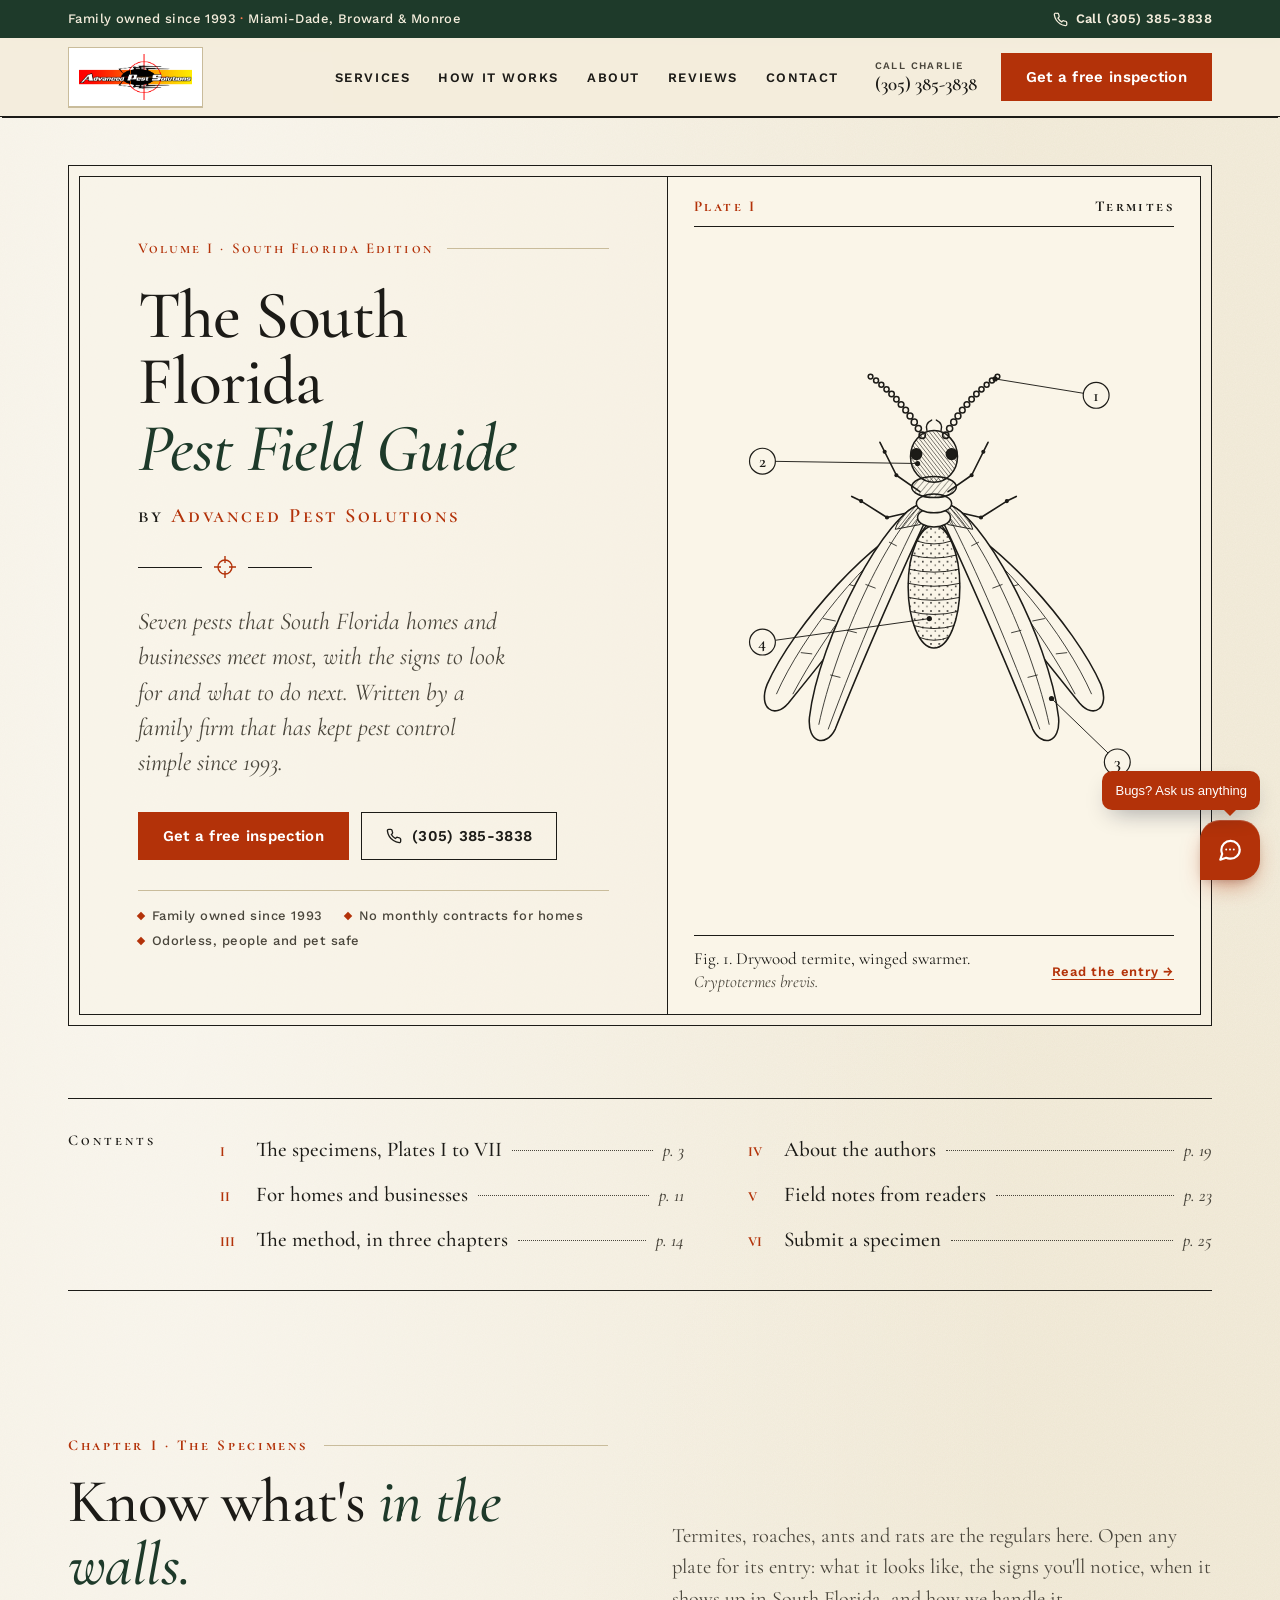
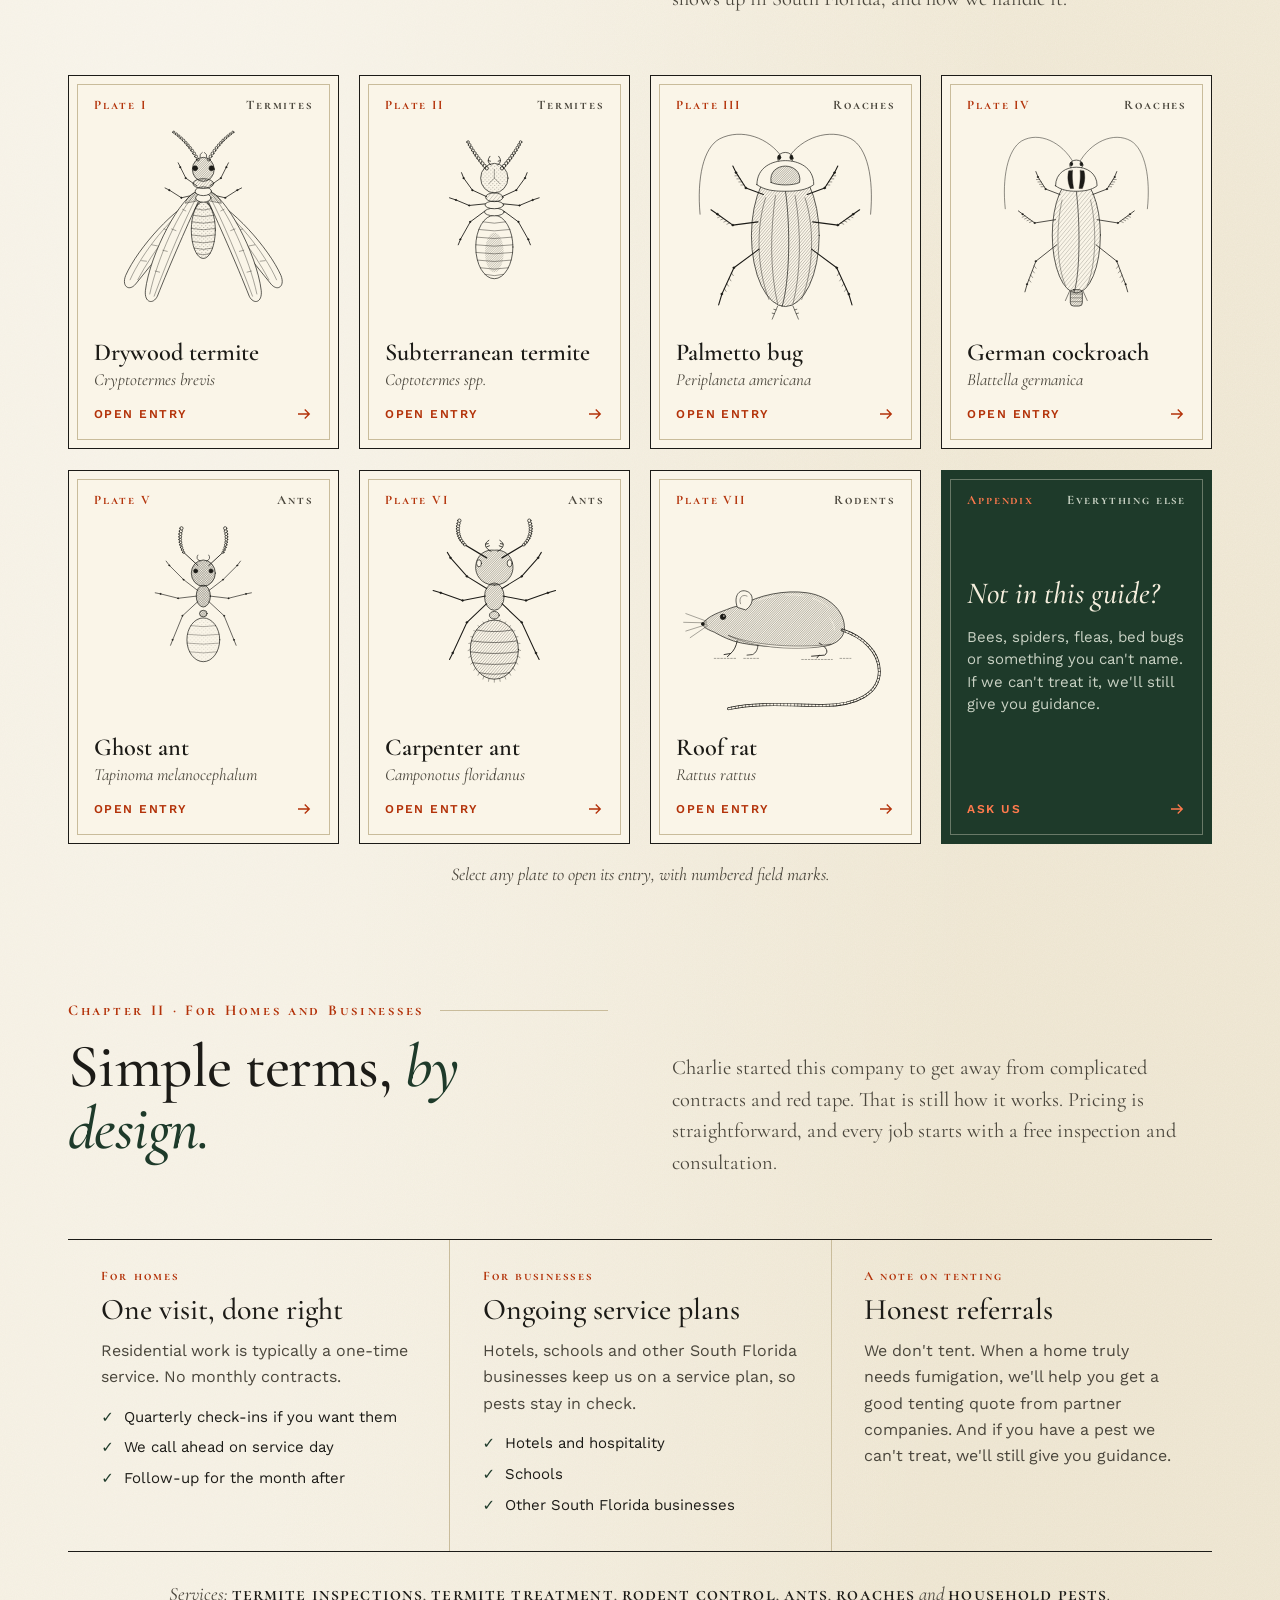
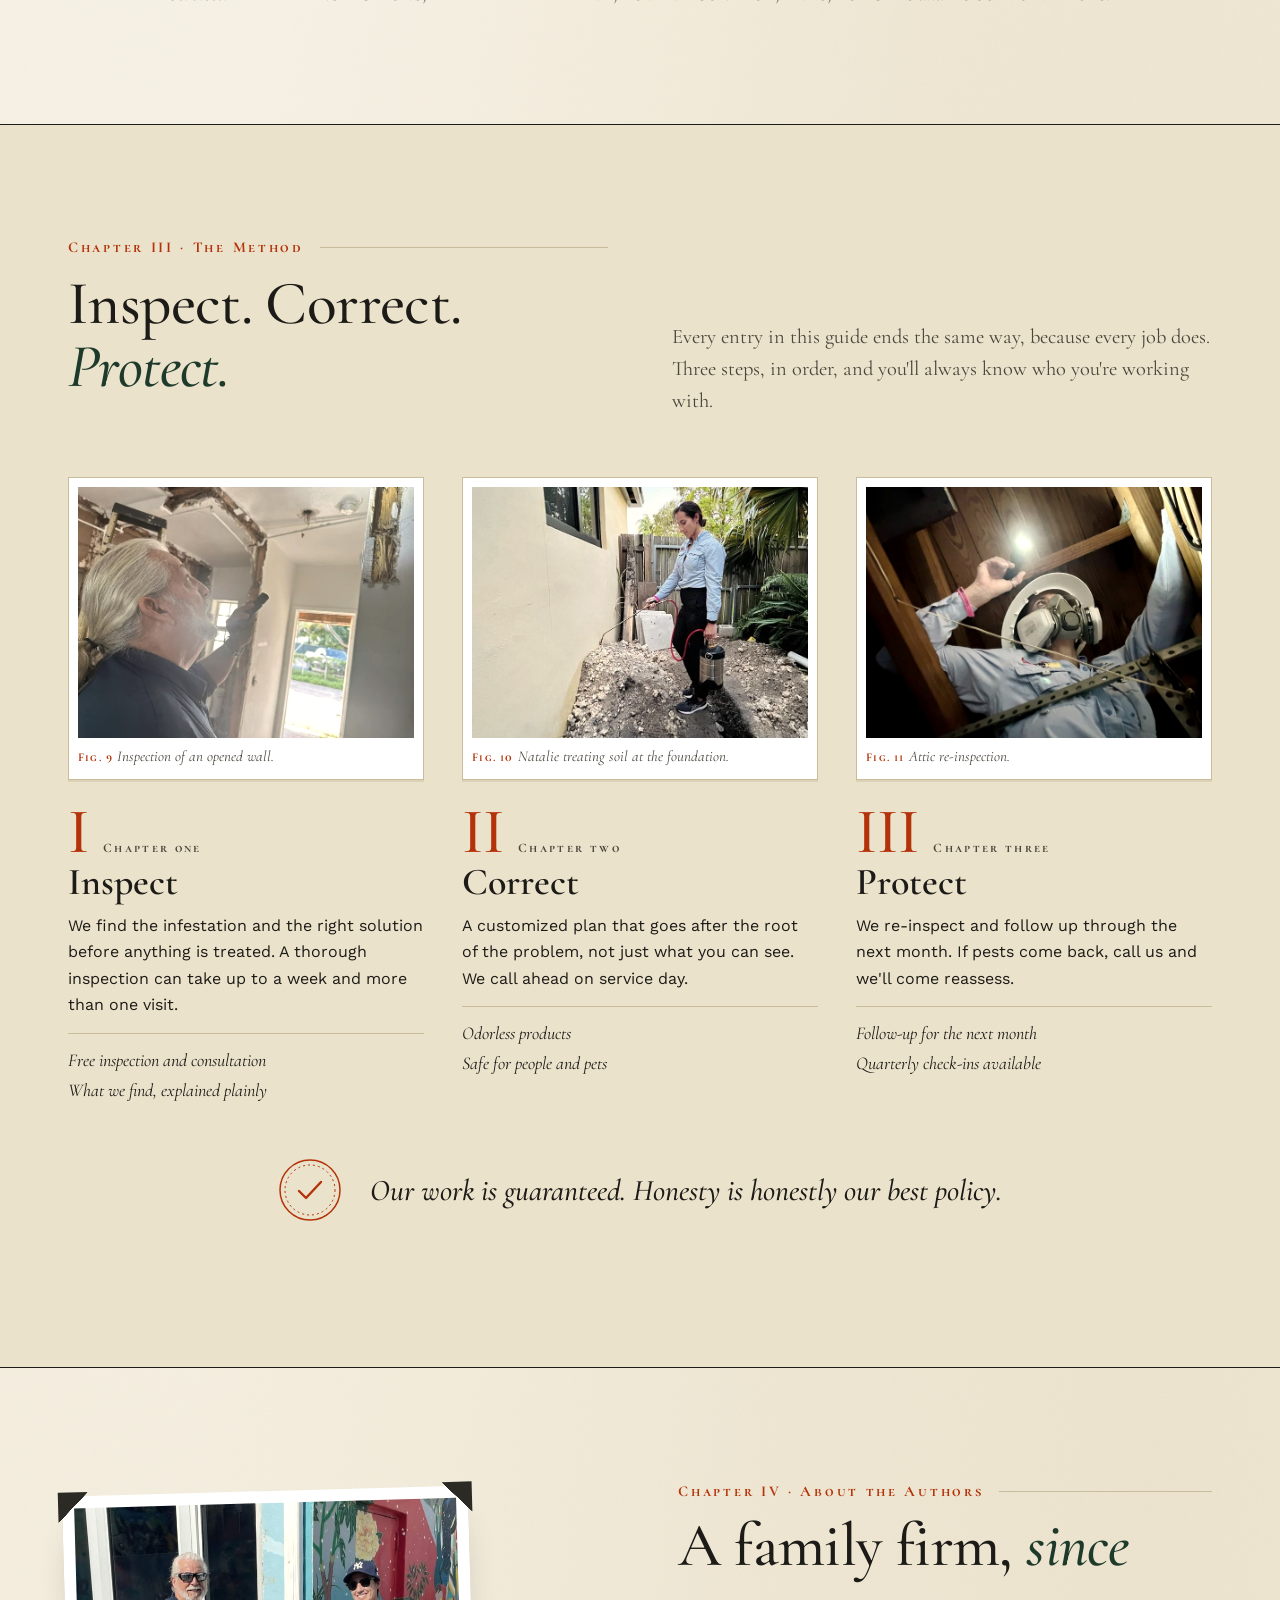
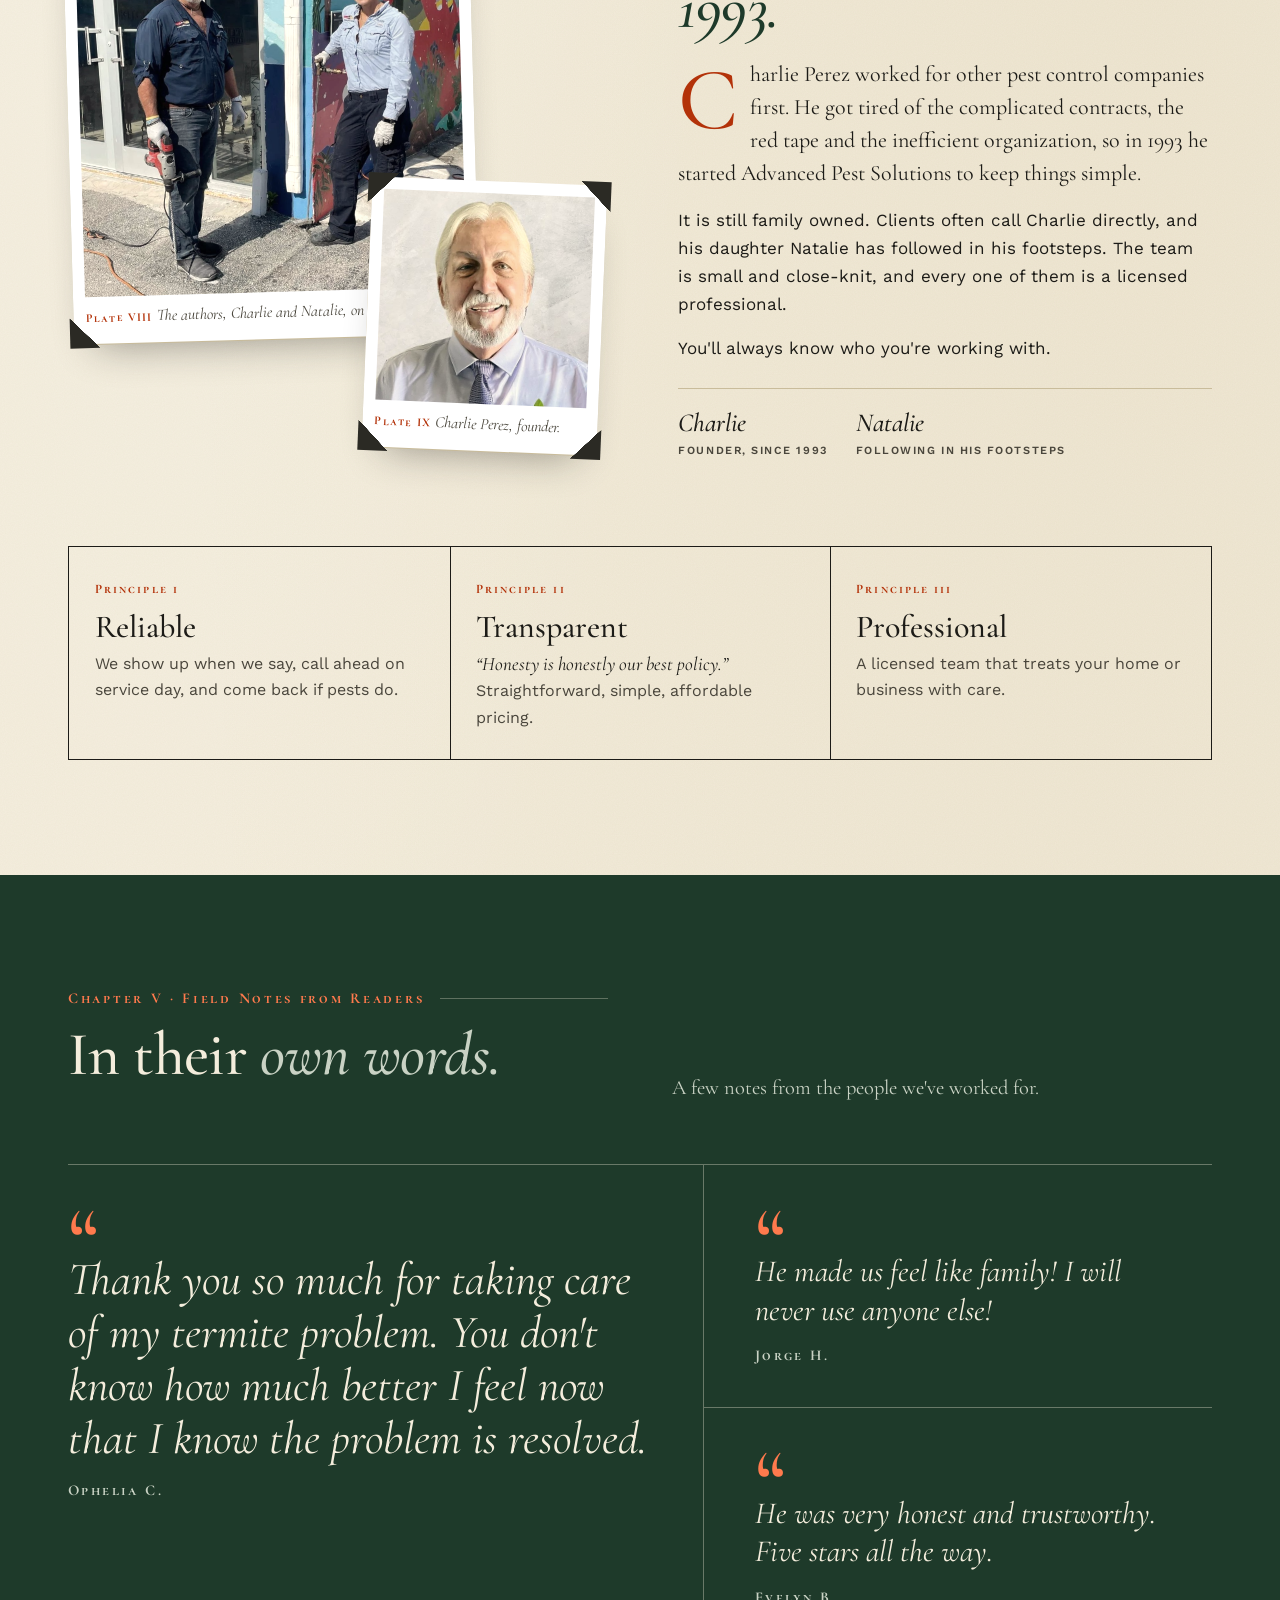
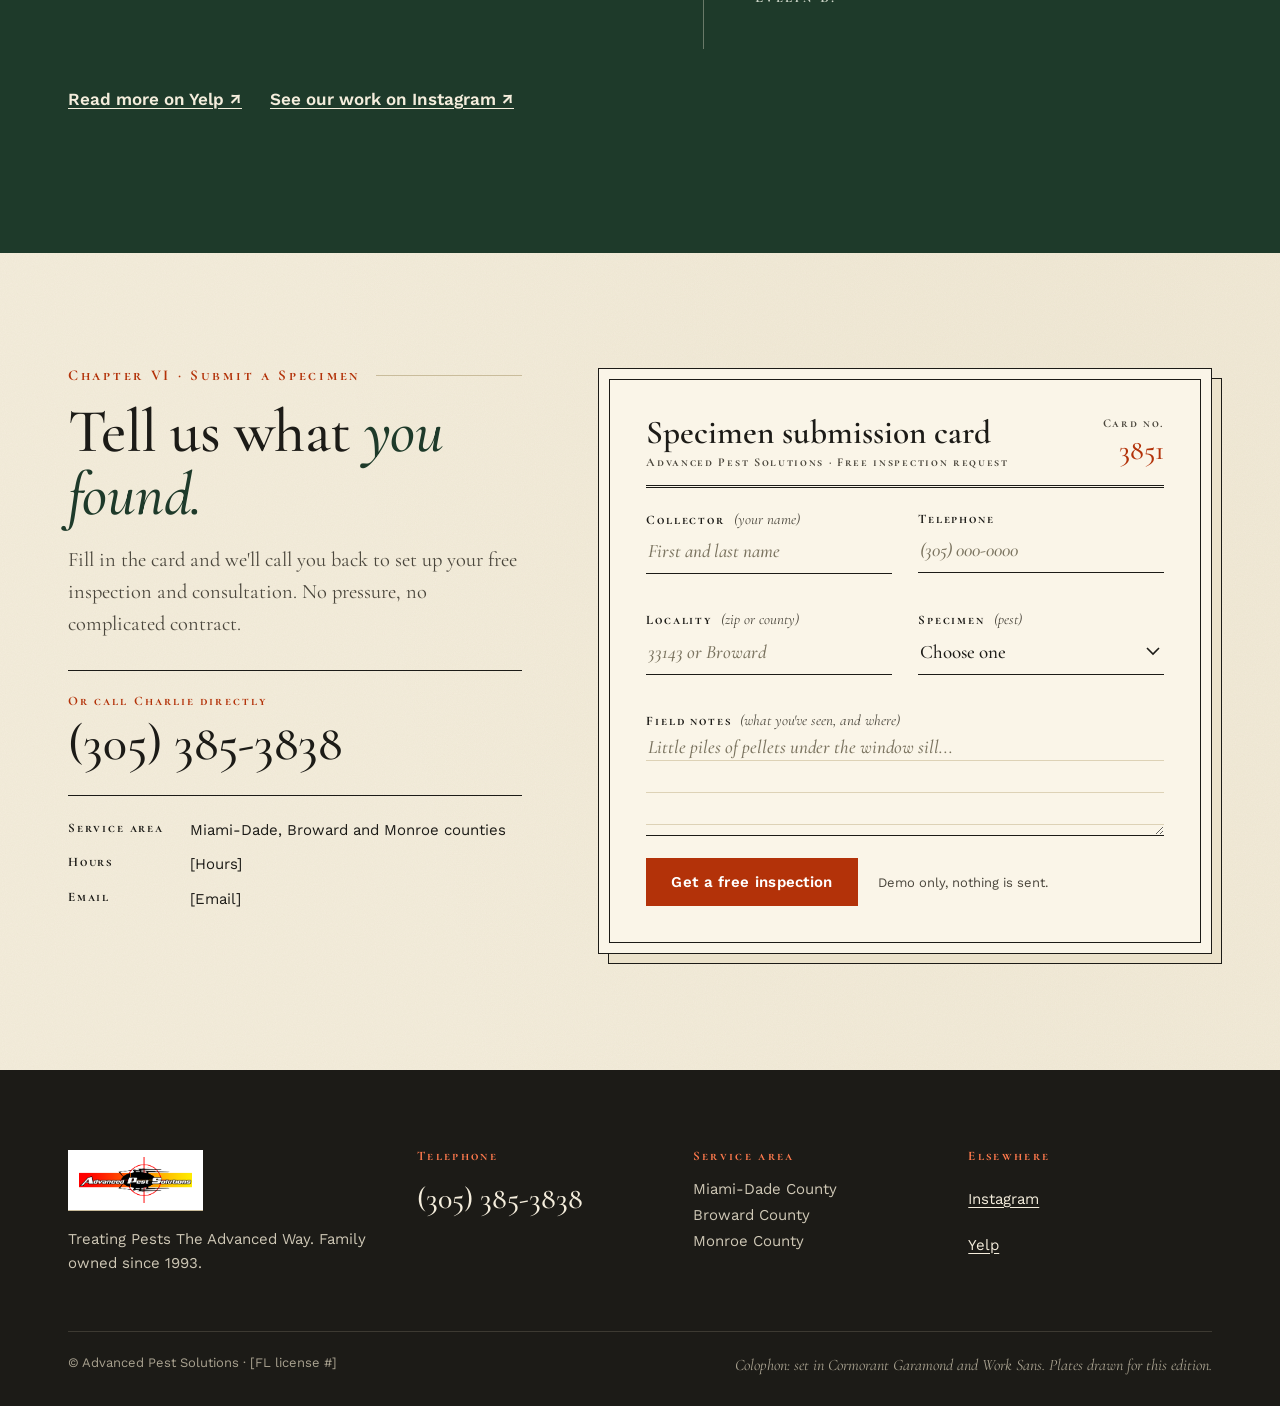
==== field-guide/index.html @ 202ec5bf "Four homepage concepts for Advanced Pest Solutions, with gallery Field Report, Since 1993, Field Gui" ====
<!doctype html>
<html lang="en">
<head>
<meta charset="utf-8">
<meta name="viewport" content="width=device-width, initial-scale=1">
<title>Concept 3 · Field Guide | Advanced Pest Solutions</title>
<meta name="description" content="The South Florida Pest Field Guide, by Advanced Pest Solutions. Family owned since 1993, serving Miami-Dade, Broward and Monroe. Every job starts with a free inspection.">
<meta name="robots" content="noindex">
<link rel="icon" href="data:image/svg+xml,%3Csvg xmlns='http://www.w3.org/2000/svg' viewBox='0 0 64 64'%3E%3Crect width='64' height='64' rx='10' fill='%23f4eddc'/%3E%3Crect x='5' y='5' width='54' height='54' rx='6' fill='none' stroke='%231e3a2a' stroke-width='2'/%3E%3Ctext x='32' y='44' font-family='Georgia,serif' font-size='34' font-style='italic' text-anchor='middle' fill='%23b33209'%3EF%3C/text%3E%3C/svg%3E">
<link rel="preconnect" href="https://fonts.googleapis.com">
<link rel="preconnect" href="https://fonts.gstatic.com" crossorigin>
<link rel="stylesheet" href="https://fonts.googleapis.com/css2?family=Cormorant+Garamond:ital,wght@0,400;0,500;0,600;0,700;1,400;1,500;1,600&family=Cormorant+SC:wght@500;600;700&family=Work+Sans:wght@400;500;600&display=swap">
<link rel="stylesheet" href="../assets/motion.css">
<style>
:root{
  --paper:#f4eddc;--paper2:#ebe2cb;--sheet:#faf5e8;--ink:#1c1b17;--muted:#4a463c;--rule:#c9bc9b;--rule2:#ddd2b6;
  --green:#1e3a2a;--green2:#27493a;--verm:#b33209;--verm-hi:#ff430d;--verm-on-green:#ff7a4d;--on-green:#f4eddc;--on-green-2:#c9d2c4;
  --serif:'Cormorant Garamond',Georgia,'Times New Roman',serif;--sc:'Cormorant SC','Cormorant Garamond',Georgia,serif;--sans:'Work Sans',system-ui,-apple-system,'Segoe UI',sans-serif;
  --wrap:1240px;--gut:clamp(16px,4vw,48px);
}
*{box-sizing:border-box}
html{scroll-behavior:smooth;scroll-padding-top:120px}
@media (prefers-reduced-motion:reduce){html{scroll-behavior:auto}}
body{margin:0;background-color:var(--paper);background-image:radial-gradient(ellipse at 12% 8%,rgba(255,255,255,.55),transparent 55%),radial-gradient(ellipse at 90% 60%,rgba(170,140,80,.08),transparent 60%),url("data:image/svg+xml,%3Csvg xmlns='http://www.w3.org/2000/svg' width='160' height='160'%3E%3Cfilter id='n'%3E%3CfeTurbulence type='fractalNoise' baseFrequency='.9' numOctaves='2' stitchTiles='stitch'/%3E%3CfeColorMatrix values='0 0 0 0 .35 0 0 0 0 .28 0 0 0 0 .15 0 0 0 .07 0'/%3E%3C/filter%3E%3Crect width='160' height='160' filter='url(%23n)'/%3E%3C/svg%3E");color:var(--ink);font:400 17px/1.65 var(--sans);-webkit-font-smoothing:antialiased;overflow-x:hidden}
img{max-width:100%;height:auto;display:block}
a{color:var(--verm);text-underline-offset:3px}
a:focus-visible,button:focus-visible,summary:focus-visible,input:focus-visible,select:focus-visible,textarea:focus-visible{outline:3px solid var(--verm);outline-offset:3px}
.wrap{max-width:var(--wrap);margin:0 auto;padding:0 var(--gut)}
.sc{font-family:var(--sc);letter-spacing:.06em}
.skip{position:absolute;left:-999px;top:8px;background:var(--ink);color:var(--paper);padding:10px 14px;z-index:100}
.skip:focus{left:12px}
.visually-hidden{position:absolute!important;width:1px;height:1px;overflow:hidden;clip:rect(0 0 0 0);white-space:nowrap}

/* buttons */
.btn{display:inline-flex;align-items:center;justify-content:center;gap:10px;min-height:48px;padding:12px 24px;background:var(--verm);color:#fff;border:1px solid var(--verm);font:600 15px/1.2 var(--sans);letter-spacing:.02em;text-decoration:none;cursor:pointer;transition:background .2s,transform .2s}
.btn:hover{background:#952907}
.btn:active{transform:translateY(1px)}
.btn.ghost{background:transparent;color:var(--ink);border-color:var(--ink)}
.btn.ghost:hover{background:var(--ink);color:var(--paper)}
.btn svg{flex:none}

/* header */
.topbar{background:var(--green);color:var(--on-green);font:500 13px/1.3 var(--sans);letter-spacing:.03em}
.topbar .wrap{display:flex;justify-content:space-between;align-items:center;gap:16px;min-height:38px}
.topbar a{color:var(--on-green);text-decoration:none;font-weight:600;display:inline-flex;align-items:center;gap:8px;min-height:38px}
.topbar a:hover{text-decoration:underline}
.topbar .tb-note span{color:var(--verm-on-green)}
header.site{position:sticky;top:0;z-index:40;background:rgba(244,237,220,.96);backdrop-filter:blur(6px);border-bottom:1px solid var(--ink);box-shadow:0 3px 0 -2px var(--ink)}
header.site .wrap{display:flex;align-items:center;gap:24px;min-height:78px}
.logo-label{display:inline-flex;align-items:center;background:#fff;border:1px solid var(--rule);padding:6px 10px;box-shadow:0 1px 0 var(--rule)}
.logo-label img{height:46px;width:auto}
.nav{display:flex;gap:4px;margin-left:auto}
.nav a{color:var(--ink);text-decoration:none;font:600 13px/1 var(--sans);letter-spacing:.12em;text-transform:uppercase;padding:14px 12px;min-height:44px;display:inline-flex;align-items:center}
.nav a:hover{color:var(--verm)}
.h-phone{font:600 19px/1 var(--serif);color:var(--ink);text-decoration:none;white-space:nowrap;display:inline-flex;align-items:center;gap:8px;min-height:44px}
.h-phone:hover{color:var(--verm)}
.h-phone small{display:block;font:600 10px/1 var(--sans);letter-spacing:.14em;text-transform:uppercase;color:var(--muted);margin-bottom:3px}
.menu{display:none;position:relative}
.menu summary{list-style:none;cursor:pointer;width:46px;height:46px;display:grid;place-items:center;border:1px solid var(--ink)}
.menu summary::-webkit-details-marker{display:none}
.menu .panel{position:absolute;right:0;top:54px;background:var(--sheet);border:1px solid var(--ink);min-width:230px;padding:8px;box-shadow:6px 6px 0 rgba(28,27,23,.12)}
.menu .panel a{display:flex;align-items:center;min-height:46px;padding:0 14px;color:var(--ink);text-decoration:none;font:500 22px/1 var(--serif);border-bottom:1px solid var(--rule2)}
.menu .panel a:last-child{border-bottom:0}
.menu .panel a span{font:600 12px/1 var(--sc);color:var(--verm);width:34px}

/* hero / title page */
.hero{padding:clamp(24px,4vw,48px) 0 clamp(40px,6vw,72px)}
.titlepage{position:relative;border:1px solid var(--ink);padding:10px;background:rgba(250,245,232,.55)}
.titlepage-in{border:1px solid var(--ink);display:grid;grid-template-columns:minmax(0,1.05fr) minmax(0,.95fr);min-height:560px}
.tp-text{padding:clamp(28px,5vw,64px) clamp(22px,4.5vw,60px);display:flex;flex-direction:column;justify-content:center;border-right:1px solid var(--ink)}
.edition{display:flex;align-items:center;gap:14px;font:600 15px/1 var(--sc);letter-spacing:.14em;color:var(--verm);margin:0 0 26px}
.edition::after{content:"";flex:1;height:1px;background:var(--rule)}
h1{font:500 clamp(44px,5.3vw,78px)/.98 var(--serif);letter-spacing:-.015em;margin:0}
h1 em{font-style:italic;font-weight:500;color:var(--green)}
.byline{margin:22px 0 0;font:600 clamp(17px,1.6vw,21px)/1.3 var(--sc);letter-spacing:.12em;color:var(--ink)}
.byline span{color:var(--verm)}
.ornament{display:flex;align-items:center;gap:12px;margin:26px 0;color:var(--verm)}
.ornament::before,.ornament::after{content:"";height:1px;background:var(--ink);flex:0 0 64px}
.deck{font:italic 400 clamp(20px,1.9vw,25px)/1.45 var(--serif);color:var(--muted);max-width:34ch;margin:0}
.cta-row{display:flex;flex-wrap:wrap;gap:12px;margin-top:32px}
.facts{display:flex;flex-wrap:wrap;gap:6px 22px;margin:30px 0 0;padding:16px 0 0;border-top:1px solid var(--rule);list-style:none;font:500 13px/1.4 var(--sans);letter-spacing:.04em;color:var(--muted)}
.facts li{display:flex;align-items:center;gap:8px}
.facts li::before{content:"";width:6px;height:6px;background:var(--verm);transform:rotate(45deg)}
.tp-plate{position:relative;display:flex;flex-direction:column;padding:22px 26px 20px;background:var(--sheet)}
.pl-head{display:flex;justify-content:space-between;align-items:baseline;font:700 15px/1 var(--sc);letter-spacing:.16em;border-bottom:1px solid var(--ink);padding-bottom:12px}
.pl-head .num{color:var(--verm)}
.tp-plate .fig{flex:1;display:grid;place-items:center;padding:8px 0}
.tp-plate .fig svg{width:min(100%,470px);height:auto;aspect-ratio:1}
.pl-cap{border-top:1px solid var(--ink);padding-top:12px;display:flex;justify-content:space-between;align-items:flex-end;gap:14px;font:400 17px/1.35 var(--serif)}
.pl-cap i{color:var(--muted)}
.pl-cap a{font:600 13px/1 var(--sans);letter-spacing:.06em;white-space:nowrap;min-height:44px;display:inline-flex;align-items:center}

/* chapters */
section{position:relative}
.chapter{padding:clamp(64px,9vw,120px) 0}
.ch-label{display:flex;align-items:center;gap:16px;font:700 15px/1 var(--sc);letter-spacing:.18em;color:var(--verm);margin:0 0 18px}
.ch-label::after{content:"";flex:1;height:1px;background:var(--rule)}
h2{font:500 clamp(38px,4.8vw,64px)/1.02 var(--serif);letter-spacing:-.01em;margin:0 0 18px}
h2 em{font-style:italic;color:var(--green)}
.intro{font:400 clamp(19px,1.6vw,22px)/1.55 var(--serif);color:var(--muted);max-width:56ch;margin:0}
.ch-head{display:grid;grid-template-columns:minmax(0,1fr) minmax(0,1fr);gap:clamp(24px,5vw,80px);align-items:end;margin-bottom:clamp(36px,5vw,60px)}

/* contents */
.contents{padding:0 0 clamp(20px,3vw,32px)}
.toc{display:grid;grid-template-columns:auto 1fr;gap:clamp(24px,5vw,80px);align-items:start;border-top:1px solid var(--ink);border-bottom:1px solid var(--ink);padding:28px 0}
.toc h2{font:600 15px/1 var(--sc);letter-spacing:.2em;margin:6px 0 0;color:var(--ink)}
.toc ol{list-style:none;margin:0;padding:0;columns:2;column-gap:clamp(24px,5vw,72px)}
.toc li{break-inside:avoid}
.toc a{display:flex;align-items:baseline;gap:10px;color:var(--ink);text-decoration:none;font:500 21px/1.2 var(--serif);padding:10px 0;min-height:44px}
.toc a .n{font:700 14px/1 var(--sc);color:var(--verm);width:26px;flex:none}
.toc a .dots{flex:1;border-bottom:1px dotted var(--muted);transform:translateY(-5px);min-width:20px}
.toc a .pg{font:italic 500 18px/1 var(--serif);color:var(--muted)}
.toc a:hover .t{color:var(--verm)}

/* specimen index */
.plates{display:grid;grid-template-columns:repeat(4,minmax(0,1fr));gap:clamp(12px,1.6vw,22px);list-style:none;margin:0;padding:0}
.plate{--co:0;position:relative;display:flex;flex-direction:column;height:100%;background:var(--sheet);border:1px solid var(--ink);padding:8px;color:var(--ink);text-decoration:none;transition:transform .35s cubic-bezier(.16,1,.3,1),box-shadow .35s}
.plate-in{border:1px solid var(--rule);display:flex;flex-direction:column;flex:1;padding:14px 16px 16px}
.plate:hover,.plate:focus-visible{--co:1;transform:translateY(-4px);box-shadow:0 14px 0 -8px rgba(28,27,23,.18),0 18px 34px -16px rgba(28,27,23,.35)}
.plate .top{display:flex;justify-content:space-between;font:700 13px/1 var(--sc);letter-spacing:.14em}
.plate .top .num{color:var(--verm)}
.plate .top .grp{color:var(--muted)}
.plate svg{width:100%;height:auto;aspect-ratio:1;margin:6px 0 4px}
.plate h3{font:600 clamp(21px,1.9vw,26px)/1.1 var(--serif);margin:0}
.plate .latin{font:italic 400 17px/1.3 var(--serif);color:var(--muted);margin:2px 0 0}
.plate .open{margin-top:auto;padding-top:14px;display:flex;justify-content:space-between;align-items:center;font:600 12px/1 var(--sans);letter-spacing:.12em;text-transform:uppercase;color:var(--verm)}
.plate .open svg{width:18px;height:18px;margin:0;aspect-ratio:auto;transition:transform .3s}
.plate:hover .open svg{transform:translateX(4px)}
.plate.other{background:var(--green);color:var(--on-green);border-color:var(--green)}
.plate.other .plate-in{border-color:rgba(244,237,220,.35);justify-content:center}
.plate.other .top .num{color:var(--verm-on-green)}
.plate.other .top .grp{color:var(--on-green-2)}
.plate.other .q{font:italic 500 clamp(26px,2.4vw,34px)/1.12 var(--serif);margin:auto 0 14px}
.plate.other p{font-size:15px;line-height:1.5;color:var(--on-green-2);margin:0}
.plate.other .open{color:var(--verm-on-green)}
.index-hint{margin:18px 0 0;font:italic 400 18px/1.4 var(--serif);color:var(--muted);text-align:center}

/* entries */
.entries{margin-top:clamp(48px,6vw,80px);display:grid;gap:40px}
.entries-title{font:600 15px/1 var(--sc);letter-spacing:.2em;color:var(--verm);margin:0}
.entry{display:grid;grid-template-columns:minmax(0,.9fr) minmax(0,1.1fr);background:var(--sheet);border:1px solid var(--ink)}
.entry-plate{padding:24px 26px;border-right:1px solid var(--ink);display:flex;flex-direction:column;background:var(--sheet)}
.entry-plate svg{width:100%;max-width:440px;height:auto;aspect-ratio:1;margin:10px auto}
.legend{list-style:none;counter-reset:lg;margin:6px 0 0;padding:14px 0 0;border-top:1px solid var(--rule);display:grid;gap:8px}
.legend li{counter-increment:lg;display:grid;grid-template-columns:28px 1fr;gap:10px;font:400 17px/1.35 var(--serif)}
.legend li::before{content:counter(lg);width:24px;height:24px;border:1px solid var(--ink);border-radius:50%;display:grid;place-items:center;font:600 14px/1 var(--serif)}
.entry .scale{font:600 12px/1.3 var(--sans);letter-spacing:.1em;text-transform:uppercase;color:var(--muted);margin:16px 0 0}
.entry-text{padding:clamp(24px,3.4vw,44px)}
.entry .eyebrow{font:700 14px/1.3 var(--sc);letter-spacing:.14em;color:var(--verm);margin:0 0 8px}
.entry h3{font:500 clamp(36px,4vw,54px)/1 var(--serif);margin:0;letter-spacing:-.01em}
.entry .latin{font:italic 400 24px/1.3 var(--serif);color:var(--green);margin:6px 0 0}
.entry .aka{font:400 15px/1.5 var(--sans);color:var(--muted);margin:4px 0 0}
.entry .lede{font:400 20px/1.5 var(--serif);margin:20px 0 0}
.entry h4{display:flex;align-items:center;gap:12px;font:700 15px/1 var(--sc);letter-spacing:.16em;margin:30px 0 12px;color:var(--ink)}
.entry h4::after{content:"";flex:1;height:1px;background:var(--rule)}
.entry ul.signs{margin:0;padding:0;list-style:none;display:grid;gap:8px}
.entry ul.signs li{position:relative;padding-left:22px;font-size:16px;line-height:1.55}
.entry ul.signs li::before{content:"";position:absolute;left:2px;top:.62em;width:7px;height:7px;background:var(--verm);transform:rotate(45deg)}
.entry p{font-size:16px;line-height:1.6;margin:0}
.evidence{display:grid;grid-template-columns:repeat(auto-fill,minmax(150px,1fr));gap:14px;margin:18px 0 0}
.evidence figure{margin:0;background:#fff;padding:7px 7px 10px;border:1px solid var(--rule);box-shadow:0 2px 0 var(--rule2)}
.evidence img{width:100%;aspect-ratio:4/5;object-fit:cover;filter:sepia(.12) saturate(.92)}
.evidence figcaption{font:italic 400 15px/1.3 var(--serif);color:var(--muted);margin-top:8px}
.evidence figcaption b{font:700 12px/1 var(--sc);letter-spacing:.1em;color:var(--verm);font-style:normal;margin-right:4px}
.ich{list-style:none;margin:0;padding:0;display:grid;gap:10px}
.ich li{display:grid;grid-template-columns:96px 1fr;gap:14px;align-items:baseline;padding:10px 0;border-top:1px solid var(--rule2);font-size:16px;line-height:1.55}
.ich li:first-child{border-top:0;padding-top:0}
.ich b{font:700 15px/1.2 var(--sc);letter-spacing:.14em;color:var(--green)}
.note{margin-top:16px!important;background:var(--paper);border:1px solid var(--rule);padding:14px 16px;font:italic 400 18px/1.45 var(--serif)!important}
.note b{font-style:normal;font-family:var(--sc);letter-spacing:.08em;color:var(--verm)}
.entry-cta{display:flex;flex-wrap:wrap;gap:12px;margin-top:26px}

/* dialog */
.js-fg .entries{display:none}
.entry-dialog{width:min(1180px,calc(100vw - 32px));max-width:none;max-height:calc(100dvh - 32px);padding:0;border:1px solid var(--ink);background:var(--sheet);color:var(--ink);box-shadow:0 30px 80px -20px rgba(0,0,0,.5);overflow:hidden}
.entry-dialog[open]{display:flex;flex-direction:column;animation:dlg .5s cubic-bezier(.16,1,.3,1)}
.entry-dialog::backdrop{background:rgba(22,30,24,.62);backdrop-filter:blur(3px)}
@keyframes dlg{from{opacity:0;transform:translateY(24px) scale(.985)}to{opacity:1;transform:none}}
@media (prefers-reduced-motion:reduce){.entry-dialog[open]{animation:none}}
.dlg-bar{display:flex;align-items:center;gap:8px;padding:8px 10px 8px 22px;border-bottom:1px solid var(--ink);background:var(--paper);flex:none}
.dlg-bar .where{font:700 14px/1.2 var(--sc);letter-spacing:.14em;margin:0 auto 0 0}
.dlg-bar .where #dlg-count{color:var(--verm)}
.icon-btn{width:46px;height:46px;display:grid;place-items:center;background:transparent;border:1px solid var(--ink);color:var(--ink);cursor:pointer}
.icon-btn:hover{background:var(--ink);color:var(--paper)}
.dlg-body{overflow:auto;flex:1;overscroll-behavior:contain}
.dlg-body .entry{border:0}
.dlg-body .entry-plate{position:sticky;top:0;align-self:start;min-height:100%}
.entry[hidden]{display:none}

/* note on homes and businesses */
.ledger{display:grid;grid-template-columns:repeat(3,minmax(0,1fr));border-top:1px solid var(--ink);border-bottom:1px solid var(--ink)}
.ledger > div{padding:30px clamp(18px,2.6vw,34px) 34px}
.ledger > div + div{box-shadow:inset 1px 0 0 var(--rule)}
.ledger h3{font:500 30px/1.1 var(--serif);margin:10px 0 12px}
.ledger .k{font:700 13px/1 var(--sc);letter-spacing:.16em;color:var(--verm);margin:0}
.ledger p{margin:0;color:var(--muted);font-size:16px}
.ledger ul{margin:14px 0 0;padding:0;list-style:none;display:grid;gap:6px;font-size:15px}
.ledger li{display:flex;gap:10px}
.ledger li::before{content:"\2713";color:var(--green);font-weight:600}
.services-line{margin:28px 0 0;font:italic 400 19px/1.5 var(--serif);color:var(--muted);text-align:center}
.services-line b{font-style:normal;font-family:var(--sc);letter-spacing:.06em;color:var(--ink);font-weight:600}

/* method */
.method{background:var(--paper2);border-top:1px solid var(--ink);border-bottom:1px solid var(--ink)}
.steps{display:grid;grid-template-columns:repeat(3,minmax(0,1fr));gap:clamp(20px,3vw,44px);list-style:none;margin:0;padding:0}
.step .photo{background:#fff;padding:9px 9px 12px;border:1px solid var(--rule);box-shadow:0 2px 0 var(--rule2)}
.step .photo img{width:100%;aspect-ratio:4/3;object-fit:cover;filter:sepia(.14) saturate(.9) contrast(1.02)}
.step .photo figcaption{font:italic 400 15px/1.3 var(--serif);color:var(--muted);margin-top:9px}
.step .photo figcaption b{font:700 12px/1 var(--sc);letter-spacing:.1em;color:var(--verm);font-style:normal;margin-right:4px}
.step .rn{display:flex;align-items:baseline;gap:14px;margin:26px 0 6px}
.step .rn span{font:500 64px/.8 var(--serif);color:var(--verm)}
.step .rn small{font:700 13px/1 var(--sc);letter-spacing:.18em;color:var(--muted)}
.step h3{font:600 38px/1 var(--serif);margin:0 0 12px}
.step p{margin:0 0 10px;font-size:16px}
.step .detail{list-style:none;margin:14px 0 0;padding:14px 0 0;border-top:1px solid var(--rule);display:grid;gap:6px;font:italic 400 18px/1.35 var(--serif)}
.guarantee{margin-top:clamp(36px,5vw,56px);display:flex;flex-wrap:wrap;align-items:center;justify-content:center;gap:12px 28px;text-align:center;font:italic 500 clamp(22px,2.4vw,30px)/1.3 var(--serif)}
.guarantee .seal{width:64px;height:64px;flex:none}

/* about */
.about-grid{display:grid;grid-template-columns:minmax(0,1fr) minmax(0,1fr);gap:clamp(32px,6vw,96px);align-items:center}
.tipped{position:relative;min-height:560px}
.tip{position:absolute;margin:0;background:#fff;padding:12px 12px 16px;box-shadow:0 1px 0 var(--rule),0 22px 40px -22px rgba(28,27,23,.45)}
.tip img{object-fit:cover;filter:sepia(.16) saturate(.9)}
.tip figcaption{font:italic 400 16px/1.3 var(--serif);color:var(--muted);margin-top:10px}
.tip figcaption b{font:700 12px/1 var(--sc);letter-spacing:.1em;color:var(--verm);font-style:normal;margin-right:4px}
.tip.a{left:0;top:0;width:76%;transform:rotate(-1.6deg)}
.tip.a img{width:100%;aspect-ratio:1/1.02;object-position:50% 30%}
.tip.b{right:0;bottom:0;width:44%;transform:rotate(2.4deg)}
.tip.b img{width:100%;aspect-ratio:1}
.corner{position:absolute;width:30px;height:30px;background:linear-gradient(135deg,#2b2a24 50%,transparent 50.5%)}
.corner.tl{left:-4px;top:-4px}.corner.tr{right:-4px;top:-4px;transform:rotate(90deg)}
.corner.br{right:-4px;bottom:-4px;transform:rotate(180deg)}.corner.bl{left:-4px;bottom:-4px;transform:rotate(270deg)}
.about-text p{margin:0 0 16px}
.about-text .drop::first-letter{float:left;font:500 88px/.78 var(--serif);color:var(--verm);margin:8px 12px 0 0}
.about-text .lead{font:400 22px/1.5 var(--serif)}
.sign{display:flex;gap:28px;margin:26px 0 0;padding:20px 0 0;border-top:1px solid var(--rule);flex-wrap:wrap}
.sign div{font:italic 500 26px/1.1 var(--serif)}
.sign small{display:block;font:600 11px/1.3 var(--sans);font-style:normal;letter-spacing:.14em;text-transform:uppercase;color:var(--muted);margin-top:6px}
.principles{display:grid;grid-template-columns:repeat(3,minmax(0,1fr));gap:0;margin-top:clamp(48px,7vw,88px);border:1px solid var(--ink)}
.principles div{padding:26px 26px 28px}
.principles div + div{box-shadow:inset 1px 0 0 var(--ink)}
.principles .k{font:700 13px/1 var(--sc);letter-spacing:.16em;color:var(--verm)}
.principles h3{font:500 32px/1 var(--serif);margin:10px 0 8px}
.principles p{margin:0;font-size:16px;color:var(--muted)}
.principles q{font:italic 400 19px/1.35 var(--serif);color:var(--ink)}

/* reviews */
.reviews{background:var(--green);color:var(--on-green)}
.reviews .ch-label{color:var(--verm-on-green)}
.reviews .ch-label::after{background:rgba(244,237,220,.3)}
.reviews h2 em{color:var(--on-green-2)}
.reviews .intro{color:var(--on-green-2)}
.quotes{display:grid;grid-template-columns:1.25fr 1fr;gap:0;border-top:1px solid rgba(244,237,220,.35)}
.quotes blockquote{margin:0;padding:clamp(28px,4vw,48px) clamp(0px,3vw,40px) clamp(28px,4vw,44px) 0}
.quotes blockquote.big{grid-row:span 2;box-shadow:inset -1px 0 0 rgba(244,237,220,.35);padding-right:clamp(20px,4vw,56px)}
.quotes blockquote + blockquote{padding-left:clamp(20px,4vw,56px)}
.quotes blockquote:nth-child(3){box-shadow:inset 0 1px 0 rgba(244,237,220,.35)}
.quotes .mark{font:500 90px/.6 var(--serif);color:var(--verm-on-green);display:block;height:40px}
.quotes p{font:italic 400 clamp(26px,2.4vw,32px)/1.25 var(--serif);margin:0}
.quotes .big p{font-size:clamp(32px,3.6vw,50px);line-height:1.15}
.quotes footer{margin-top:18px;font:700 15px/1 var(--sc);letter-spacing:.16em;color:var(--on-green-2)}
.reviews .more{margin-top:28px;display:flex;flex-wrap:wrap;gap:14px 28px;align-items:center}
.reviews .more a{color:var(--on-green);font-weight:600;min-height:44px;display:inline-flex;align-items:center}

/* contact */
.contact-grid{display:grid;grid-template-columns:minmax(0,.85fr) minmax(0,1.15fr);gap:clamp(32px,6vw,90px);align-items:start}
.call-block{margin-top:30px;padding:24px 0;border-top:1px solid var(--ink);border-bottom:1px solid var(--ink)}
.call-block small{display:block;font:700 13px/1 var(--sc);letter-spacing:.16em;color:var(--verm)}
.call-block a{display:inline-block;margin-top:8px;font:500 clamp(36px,4vw,50px)/1.1 var(--serif);color:var(--ink);text-decoration:none}
.call-block a:hover{color:var(--verm)}
.call-block p{margin:8px 0 0;color:var(--muted);font-size:15px}
.details{margin:22px 0 0;padding:0;list-style:none;display:grid;gap:10px;font-size:15px}
.details li{display:grid;grid-template-columns:110px 1fr;gap:12px}
.details b{font:700 13px/1.6 var(--sc);letter-spacing:.14em}
.card{position:relative;background:var(--sheet);border:1px solid var(--ink);padding:10px;box-shadow:10px 10px 0 -1px var(--paper2),10px 10px 0 0 var(--ink)}
.card-in{border:1px solid var(--ink);padding:clamp(20px,3vw,36px)}
.card-head{display:flex;justify-content:space-between;align-items:flex-start;gap:16px;border-bottom:3px double var(--ink);padding-bottom:14px;margin-bottom:8px}
.card-head h3{font:600 clamp(26px,2.6vw,34px)/1.05 var(--serif);margin:0}
.card-head p{margin:4px 0 0;font:700 12px/1.3 var(--sc);letter-spacing:.14em;color:var(--muted)}
.card-no{text-align:right;font:700 12px/1.3 var(--sc);letter-spacing:.14em;color:var(--muted);white-space:nowrap}
.card-no b{display:block;font:500 28px/1 var(--serif);color:var(--verm);letter-spacing:0;margin-top:4px}
.fields{display:grid;grid-template-columns:1fr 1fr;gap:0 26px}
.field{display:flex;flex-direction:column;padding-top:16px}
.field.full{grid-column:1/-1}
.field label{font:700 13px/1.2 var(--sc);letter-spacing:.14em;color:var(--ink)}
.field label span{font:italic 400 15px/1 var(--serif);letter-spacing:0;color:var(--muted);text-transform:none;margin-left:4px}
.field input,.field select,.field textarea{font:500 19px/1.3 var(--serif);color:var(--ink);background:transparent;border:0;border-bottom:1px solid var(--ink);padding:10px 2px 8px;min-height:46px;border-radius:0;width:100%}
.field select{appearance:none;background-image:url("data:image/svg+xml,%3Csvg xmlns='http://www.w3.org/2000/svg' width='14' height='9' viewBox='0 0 14 9'%3E%3Cpath d='M1 1l6 6 6-6' fill='none' stroke='%231c1b17' stroke-width='1.6'/%3E%3C/svg%3E");background-repeat:no-repeat;background-position:right 4px center;padding-right:26px}
.field textarea{min-height:92px;resize:vertical;background-image:repeating-linear-gradient(transparent,transparent 31px,var(--rule2) 31px,var(--rule2) 32px);line-height:32px;padding-top:2px}
.field input::placeholder,.field textarea::placeholder{color:#7a735f;font-style:italic}
.field input:focus,.field select:focus,.field textarea:focus{outline:none;border-bottom:2px solid var(--verm);background-color:rgba(179,50,9,.04)}
.field input:focus-visible,.field select:focus-visible,.field textarea:focus-visible{outline:2px solid var(--verm);outline-offset:2px}
.field .err{font-size:13px;color:var(--verm);min-height:18px;margin-top:4px}
.card-foot{display:flex;flex-wrap:wrap;align-items:center;gap:14px 20px;margin-top:22px}
.card-foot .demo{font-size:13px;color:var(--muted)}
.stamp{display:none}
.card.sent .card-form{display:none}
.card.sent .stamp{display:block;text-align:center;padding:24px 8px 10px}
.stamp .ring{display:inline-block;border:3px double var(--verm);color:var(--verm);padding:14px 26px;font:700 30px/1 var(--sc);letter-spacing:.2em;transform:rotate(-6deg);margin:10px 0 24px}
.js .card.sent .stamp .ring{animation:stamp .6s cubic-bezier(.2,1.4,.4,1) both}
@keyframes stamp{from{opacity:0;transform:rotate(-6deg) scale(1.6)}to{opacity:1;transform:rotate(-6deg) scale(1)}}
@media (prefers-reduced-motion:reduce){.js .card.sent .stamp .ring{animation:none}}
.stamp h3{font:500 34px/1.1 var(--serif);margin:0 0 10px}
.stamp p{margin:0 auto 10px;max-width:42ch;color:var(--muted)}

/* footer */
footer.colophon{background:var(--ink);color:#e9e2d0;padding:clamp(48px,7vw,80px) 0 28px}
.col-grid{display:grid;grid-template-columns:1.3fr 1fr 1fr 1fr;gap:32px}
.colophon .logo-label{border-color:#fff}
.colophon h2{font:700 13px/1 var(--sc);letter-spacing:.18em;color:var(--verm-on-green);margin:0 0 14px}
.colophon p,.colophon li{font-size:15px;line-height:1.6;color:#cfc8b6;margin:0}
.colophon ul{list-style:none;margin:0;padding:0;display:grid;gap:2px}
.colophon a{color:#f4eddc;min-height:44px;display:inline-flex;align-items:center}
.colophon .big{font:500 30px/1.1 var(--serif);text-decoration:none}
.colophon .fine{margin-top:clamp(36px,5vw,56px);padding-top:20px;border-top:1px solid #3d3a32;display:flex;flex-wrap:wrap;justify-content:space-between;gap:10px 24px;font-size:13px;color:#a9a290}
.colophon .fine i{font-family:var(--serif);font-size:16px}

/* responsive */
@media (max-width:1180px){
  .nav a{padding:14px 8px;letter-spacing:.08em}
  .h-phone small{display:none}
}
@media (max-width:1040px){
  .nav,.h-phone{display:none}
  .menu{display:block}
  header.site .cta-h{margin-left:auto}
  .titlepage-in{grid-template-columns:1fr}
  .tp-text{border-right:0;border-bottom:1px solid var(--ink)}
  .plates{grid-template-columns:repeat(2,minmax(0,1fr))}
  .steps{grid-template-columns:1fr;max-width:640px}
  .step{display:grid;grid-template-columns:1fr;gap:0}
  .about-grid,.contact-grid,.ch-head{grid-template-columns:1fr}
  .ch-head{align-items:start}
  .tipped{min-height:0;height:min(120vw,620px);max-width:560px}
  .col-grid{grid-template-columns:1fr 1fr}
  .entry{grid-template-columns:1fr}
  .entry-plate{border-right:0;border-bottom:1px solid var(--ink)}
  .dlg-body .entry-plate{position:static}
  .entry-plate svg{max-width:340px}
}
@media (max-width:760px){
  .ledger,.principles{grid-template-columns:1fr}
  .ledger > div + div{box-shadow:inset 0 1px 0 var(--rule)}
  .principles div + div{box-shadow:inset 0 1px 0 var(--ink)}
  .quotes{grid-template-columns:1fr}
  .quotes blockquote.big{grid-row:auto;box-shadow:none;padding-right:0}
  .quotes blockquote + blockquote{padding-left:0;box-shadow:inset 0 1px 0 rgba(244,237,220,.35)}
  .toc{grid-template-columns:1fr;gap:8px}
  .toc ol{columns:1}
  .topbar .tb-note{display:none}
  .topbar .wrap{justify-content:center}
  .fields{grid-template-columns:1fr}
}
@media (max-width:560px){
  header.site .wrap{gap:10px;min-height:68px}
  .logo-label{padding:4px 7px}
  .logo-label img{height:36px}
  header.site .cta-h{padding:10px 12px;font-size:13px;min-height:46px}
  .titlepage{padding:6px}
  .tp-plate{padding:16px 14px 14px}
  .pl-cap{flex-direction:column;align-items:flex-start;gap:4px}
  .plates{gap:10px}
  .plate{padding:5px}
  .plate-in{padding:10px 10px 12px}
  .plate .top{font-size:11px;letter-spacing:.08em}
  .plate h3{font-size:19px}
  .plate .latin{font-size:15px}
  .plate .open{font-size:11px;letter-spacing:.06em}
  .plate.other .q{font-size:22px}
  .plate.other p{font-size:13px}
  .ich li{grid-template-columns:1fr;gap:2px}
  .entry-text{padding:22px 18px}
  .entry-plate{padding:18px}
  .entry-dialog{width:100vw;max-height:100dvh;height:100dvh;border:0}
  .tipped{height:auto;display:grid;gap:26px;padding:0 10px}
  .tip{position:relative;width:auto!important;left:auto!important;right:auto!important;top:auto!important;bottom:auto!important}
  .tip.b{width:70%!important;justify-self:end}
  .col-grid{grid-template-columns:1fr}
  .details li{grid-template-columns:1fr;gap:0}
  .card{box-shadow:6px 6px 0 -1px var(--paper2),6px 6px 0 0 var(--ink)}
  .card-head{flex-direction:column}
  .card-no{text-align:left}
}
@media (max-width:560px){
  .cta-row .btn{width:100%}
  .plate.other .top .grp{display:none}
  .dlg-bar{padding-left:14px}
  .dlg-bar .where .ttl{display:none}
}
@media (max-width:380px){header.site .cta-h{font-size:12px;padding:10px 9px}}
</style>
</head>
<body>
<svg xmlns="http://www.w3.org/2000/svg" width="0" height="0" style="position:absolute" aria-hidden="true" focusable="false"><defs><pattern id="ph" width="4" height="4" patternUnits="userSpaceOnUse" patternTransform="rotate(40)"><line x1="0" y1="0" x2="0" y2="4" stroke="#1c1b17" stroke-width=".7"/></pattern><pattern id="phl" width="5.5" height="5.5" patternUnits="userSpaceOnUse" patternTransform="rotate(40)"><line x1="0" y1="0" x2="0" y2="5.5" stroke="#1c1b17" stroke-width=".55"/></pattern><pattern id="phf" width="2.6" height="2.6" patternUnits="userSpaceOnUse" patternTransform="rotate(-38)"><line x1="0" y1="0" x2="0" y2="2.6" stroke="#1c1b17" stroke-width=".8"/></pattern><pattern id="pcx" width="3.2" height="3.2" patternUnits="userSpaceOnUse" patternTransform="rotate(45)"><path d="M0,0 V3.2 M0,0 H3.2" stroke="#1c1b17" stroke-width=".75" fill="none"/></pattern><pattern id="pst" width="7" height="7" patternUnits="userSpaceOnUse"><circle cx="1.5" cy="1.5" r=".75" fill="#1c1b17"/><circle cx="5" cy="4.6" r=".6" fill="#1c1b17"/></pattern></defs><symbol id="sp-drywood" viewBox="0 0 400 400"><title>Drywood termite swarmer</title><g fill="none" stroke="#1c1b17" stroke-width="1.3" stroke-linecap="round" stroke-linejoin="round"><g id="sp-drywood-h"><path d="M212,124 L232,110 L242,90 L246,82" stroke-width="1.4"/><circle cx="232" cy="110" r="1.3" fill="#1c1b17" stroke-width=".9"/><circle cx="242" cy="90" r="1.3" fill="#1c1b17" stroke-width=".9"/><path d="M214,140 L240,146 L262,132 L270,128" stroke-width="1.4"/><circle cx="240" cy="146" r="1.3" fill="#1c1b17" stroke-width=".9"/><circle cx="262" cy="132" r="1.3" fill="#1c1b17" stroke-width=".9"/><path d="M213,152 L236,170 L248,200 L252,210" stroke-width="1.4"/><circle cx="236" cy="170" r="1.3" fill="#1c1b17" stroke-width=".9"/><circle cx="248" cy="200" r="1.3" fill="#1c1b17" stroke-width=".9"/><path d="M208,146 C250,160 320,238 342,288 C350,308 336,318 324,304 C290,262 240,200 206,152 Z" fill="var(--sheet,#faf5e8)"/><path d="M212,150 C258,178 312,246 334,296 M210,152 C250,190 290,240 320,296 M240,180 l8,-2 M262,206 l10,-3 M284,234 l10,-2 M304,262 l9,-1" stroke-width=".7"/><path d="M210,134 C240,140 298,248 306,316 C308,338 292,342 284,326 C262,270 224,184 206,146 Z" fill="var(--sheet,#faf5e8)"/><path d="M214,138 C244,168 284,256 298,322 M211,142 C236,190 264,256 290,326 M232,170 l6,-3 M250,206 l8,-3 M266,244 l8,-2 M280,282 l8,-2" stroke-width=".7"/><path d="M210,134 C222,137 230,146 233,156 L212,152 Z" fill="url(#phf)" stroke-width=".8"/><circle cx="210" cy="76" r="2.7" fill="var(--sheet,#faf5e8)"/><circle cx="213.3" cy="70.3" r="2.6" fill="var(--sheet,#faf5e8)"/><circle cx="216.8" cy="64.8" r="2.6" fill="var(--sheet,#faf5e8)"/><circle cx="220.4" cy="59.6" r="2.5" fill="var(--sheet,#faf5e8)"/><circle cx="224.1" cy="54.6" r="2.4" fill="var(--sheet,#faf5e8)"/><circle cx="228" cy="49.8" r="2.4" fill="var(--sheet,#faf5e8)"/><circle cx="232" cy="45.3" r="2.3" fill="var(--sheet,#faf5e8)"/><circle cx="236.1" cy="40.9" r="2.3" fill="var(--sheet,#faf5e8)"/><circle cx="240.4" cy="36.9" r="2.2" fill="var(--sheet,#faf5e8)"/><circle cx="244.8" cy="33" r="2.1" fill="var(--sheet,#faf5e8)"/><circle cx="249.3" cy="29.4" r="2.1" fill="var(--sheet,#faf5e8)"/><circle cx="254" cy="26" r="2" fill="var(--sheet,#faf5e8)"/><path d="M206,72 Q208,66 202,63" stroke-width="1.2"/></g><use href="#sp-drywood-h" transform="matrix(-1 0 0 1 400 0)"/><ellipse cx="200" cy="205" rx="22" ry="52" fill="url(#pst)"/><path d="M185.4,166 Q200,171 214.6,166" stroke-width="0.8"/><path d="M181.2,178 Q200,183 218.8,178" stroke-width="0.8"/><path d="M178.9,190 Q200,195 221.1,190" stroke-width="0.8"/><path d="M178,202 Q200,207 222,202" stroke-width="0.8"/><path d="M178.3,214 Q200,219 221.7,214" stroke-width="0.8"/><path d="M179.9,226 Q200,231 220.1,226" stroke-width="0.8"/><path d="M183,238 Q200,243 217,238" stroke-width="0.8"/><path d="M187.6,248 Q200,253 212.4,248" stroke-width="0.8"/><ellipse cx="200" cy="146" rx="14" ry="8" fill="var(--sheet,#faf5e8)"/><ellipse cx="200" cy="134" rx="15" ry="8" fill="var(--sheet,#faf5e8)"/><ellipse cx="200" cy="120" rx="19" ry="9" fill="url(#ph)"/><ellipse cx="200" cy="94" rx="20" ry="22" fill="url(#phf)"/><circle cx="185" cy="92" r="4.5" fill="#1c1b17"/><circle cx="215" cy="92" r="4.5" fill="#1c1b17"/><g class="co" style="opacity:var(--co,1)"><circle cx="252" cy="28" r="2.2" fill="#1c1b17" stroke="none"/><path d="M252,28 L338,42" stroke-width=".8"/><circle cx="338" cy="42" r="11" fill="var(--sheet,#faf5e8)" stroke-width="1"/><text x="338" y="47" text-anchor="middle" fill="#1c1b17" stroke="none" font-family="Cormorant Garamond, Georgia, serif" font-size="15" font-weight="600">1</text><circle cx="186" cy="100" r="2.2" fill="#1c1b17" stroke="none"/><path d="M186,100 L54,98" stroke-width=".8"/><circle cx="54" cy="98" r="11" fill="var(--sheet,#faf5e8)" stroke-width="1"/><text x="54" y="103" text-anchor="middle" fill="#1c1b17" stroke="none" font-family="Cormorant Garamond, Georgia, serif" font-size="15" font-weight="600">2</text><circle cx="300" cy="300" r="2.2" fill="#1c1b17" stroke="none"/><path d="M300,300 L356,354" stroke-width=".8"/><circle cx="356" cy="354" r="11" fill="var(--sheet,#faf5e8)" stroke-width="1"/><text x="356" y="359" text-anchor="middle" fill="#1c1b17" stroke="none" font-family="Cormorant Garamond, Georgia, serif" font-size="15" font-weight="600">3</text><circle cx="196" cy="232" r="2.2" fill="#1c1b17" stroke="none"/><path d="M196,232 L54,252" stroke-width=".8"/><circle cx="54" cy="252" r="11" fill="var(--sheet,#faf5e8)" stroke-width="1"/><text x="54" y="257" text-anchor="middle" fill="#1c1b17" stroke="none" font-family="Cormorant Garamond, Georgia, serif" font-size="15" font-weight="600">4</text></g></g></symbol><symbol id="sp-subterranean" viewBox="0 0 400 400"><title>Subterranean termite worker</title><g fill="none" stroke="#1c1b17" stroke-width="1.3" stroke-linecap="round" stroke-linejoin="round"><g id="sp-subterranean-h"><path d="M214,144 L240,132 L256,110 L260,100" stroke-width="1.6"/><circle cx="240" cy="132" r="1.4" fill="#1c1b17" stroke-width=".9"/><circle cx="256" cy="110" r="1.4" fill="#1c1b17" stroke-width=".9"/><path d="M216,157 L246,160 L270,150 L282,146" stroke-width="1.6"/><circle cx="246" cy="160" r="1.4" fill="#1c1b17" stroke-width=".9"/><circle cx="270" cy="150" r="1.4" fill="#1c1b17" stroke-width=".9"/><path d="M217,170 L244,190 L262,222 L266,232" stroke-width="1.6"/><circle cx="244" cy="190" r="1.4" fill="#1c1b17" stroke-width=".9"/><circle cx="262" cy="222" r="1.4" fill="#1c1b17" stroke-width=".9"/><circle cx="214" cy="92" r="3.1" fill="var(--sheet,#faf5e8)"/><circle cx="217.9" cy="87.6" r="3" fill="var(--sheet,#faf5e8)"/><circle cx="221.8" cy="83" r="3" fill="var(--sheet,#faf5e8)"/><circle cx="225.5" cy="78.4" r="2.9" fill="var(--sheet,#faf5e8)"/><circle cx="229" cy="73.8" r="2.8" fill="var(--sheet,#faf5e8)"/><circle cx="232.5" cy="69" r="2.8" fill="var(--sheet,#faf5e8)"/><circle cx="235.8" cy="64.2" r="2.7" fill="var(--sheet,#faf5e8)"/><circle cx="239.1" cy="59.2" r="2.6" fill="var(--sheet,#faf5e8)"/><circle cx="242.2" cy="54.2" r="2.5" fill="var(--sheet,#faf5e8)"/><circle cx="245.1" cy="49.2" r="2.5" fill="var(--sheet,#faf5e8)"/><circle cx="248" cy="44" r="2.4" fill="var(--sheet,#faf5e8)"/><path d="M206,86 Q216,80 208,70 M211,78 l-4,1" stroke-width="1.4"/></g><use href="#sp-subterranean-h" transform="matrix(-1 0 0 1 400 0)"/><ellipse cx="200" cy="236" rx="34" ry="58" fill="var(--sheet,#faf5e8)"/><ellipse cx="200" cy="246" rx="17" ry="36" fill="url(#phf)" stroke="none" opacity=".75"/><path d="M179.3,190 Q200,195 220.7,190" stroke-width="0.8"/><path d="M171.6,204 Q200,209 228.4,204" stroke-width="0.8"/><path d="M167.7,218 Q200,223 232.3,218" stroke-width="0.8"/><path d="M166.1,232 Q200,237 233.9,232" stroke-width="0.8"/><path d="M166.5,246 Q200,251 233.5,246" stroke-width="0.8"/><path d="M169,260 Q200,265 231,260" stroke-width="0.8"/><path d="M174.3,274 Q200,279 225.7,274" stroke-width="0.8"/><path d="M182.8,286 Q200,291 217.2,286" stroke-width="0.8"/><ellipse cx="200" cy="172" rx="18" ry="7" fill="var(--sheet,#faf5e8)"/><ellipse cx="200" cy="159" rx="17" ry="7" fill="var(--sheet,#faf5e8)"/><ellipse cx="200" cy="145" rx="16" ry="8" fill="url(#phl)"/><ellipse cx="200" cy="110" rx="25" ry="27" fill="url(#pst)"/><path d="M200,94 L200,110 L190,120 M200,110 L210,120" stroke-width=".7"/><g class="co" style="opacity:var(--co,1)"><circle cx="248" cy="46" r="2.2" fill="#1c1b17" stroke="none"/><path d="M248,46 L334,40" stroke-width=".8"/><circle cx="334" cy="40" r="11" fill="var(--sheet,#faf5e8)" stroke-width="1"/><text x="334" y="45" text-anchor="middle" fill="#1c1b17" stroke="none" font-family="Cormorant Garamond, Georgia, serif" font-size="15" font-weight="600">1</text><circle cx="188" cy="104" r="2.2" fill="#1c1b17" stroke="none"/><path d="M188,104 L54,100" stroke-width=".8"/><circle cx="54" cy="100" r="11" fill="var(--sheet,#faf5e8)" stroke-width="1"/><text x="54" y="105" text-anchor="middle" fill="#1c1b17" stroke="none" font-family="Cormorant Garamond, Georgia, serif" font-size="15" font-weight="600">2</text><circle cx="186" cy="166" r="2.2" fill="#1c1b17" stroke="none"/><path d="M186,166 L54,176" stroke-width=".8"/><circle cx="54" cy="176" r="11" fill="var(--sheet,#faf5e8)" stroke-width="1"/><text x="54" y="181" text-anchor="middle" fill="#1c1b17" stroke="none" font-family="Cormorant Garamond, Georgia, serif" font-size="15" font-weight="600">3</text><circle cx="228" cy="252" r="2.2" fill="#1c1b17" stroke="none"/><path d="M228,252 L348,272" stroke-width=".8"/><circle cx="348" cy="272" r="11" fill="var(--sheet,#faf5e8)" stroke-width="1"/><text x="348" y="277" text-anchor="middle" fill="#1c1b17" stroke="none" font-family="Cormorant Garamond, Georgia, serif" font-size="15" font-weight="600">4</text></g></g></symbol><symbol id="sp-american" viewBox="0 0 400 400"><title>American cockroach, the palmetto bug</title><g fill="none" stroke="#1c1b17" stroke-width="1.3" stroke-linecap="round" stroke-linejoin="round"><g id="sp-american-h"><path d="M206,72 C230,36 280,18 320,38 C350,54 362,110 356,176" stroke-width="1"/><path d="M240,140 L272,128 L290,100 L296,88" stroke-width="2"/><circle cx="272" cy="128" r="1.8" fill="#1c1b17" stroke-width=".9"/><circle cx="290" cy="100" r="1.8" fill="#1c1b17" stroke-width=".9"/><path d="M275.6,122.4 l5.8,0.2" stroke-width=".8"/><path d="M279.2,116.8 l5.8,0.2" stroke-width=".8"/><path d="M282.8,111.2 l5.8,0.2" stroke-width=".8"/><path d="M286.4,105.6 l5.8,0.2" stroke-width=".8"/><path d="M250,190 L296,196 L324,176 L336,168" stroke-width="2"/><circle cx="296" cy="196" r="1.8" fill="#1c1b17" stroke-width=".9"/><circle cx="324" cy="176" r="1.8" fill="#1c1b17" stroke-width=".9"/><path d="M301.6,192 l5.3,2.3" stroke-width=".8"/><path d="M307.2,188 l5.3,2.3" stroke-width=".8"/><path d="M312.8,184 l5.3,2.3" stroke-width=".8"/><path d="M318.4,180 l5.3,2.3" stroke-width=".8"/><path d="M248,240 L294,274 L316,322 L322,342" stroke-width="2"/><circle cx="294" cy="274" r="1.8" fill="#1c1b17" stroke-width=".9"/><circle cx="316" cy="322" r="1.8" fill="#1c1b17" stroke-width=".9"/><path d="M298.4,283.6 l-3.3,4.8" stroke-width=".8"/><path d="M302.8,293.2 l-3.3,4.8" stroke-width=".8"/><path d="M307.2,302.8 l-3.3,4.8" stroke-width=".8"/><path d="M311.6,312.4 l-3.3,4.8" stroke-width=".8"/><path d="M214,344 L224,368 M217,351 l4,-1 M220,358 l4,-1" stroke-width="1.1"/></g><use href="#sp-american-h" transform="matrix(-1 0 0 1 400 0)"/><ellipse cx="200" cy="74" rx="14" ry="11" fill="var(--sheet,#faf5e8)"/><ellipse cx="189" cy="72" rx="2.6" ry="4.4" fill="#1c1b17"/><ellipse cx="211" cy="72" rx="2.6" ry="4.4" fill="#1c1b17"/><ellipse cx="200" cy="215" rx="62" ry="130" fill="url(#ph)"/><path d="M200,132 C210,200 208,300 194,345" stroke-width="1.3"/><path d="M236,146 C254,200 252,276 230,332 M218,142 C230,210 228,286 214,340 M164,146 C146,200 148,276 170,332 M182,142 C172,210 172,280 186,340" stroke-width=".8"/><path d="M148,122 C148,90 176,78 200,78 C224,78 252,90 252,122 C238,132 222,134 200,134 C178,134 162,132 148,122 Z" fill="var(--sheet,#faf5e8)"/><path d="M174,118 C170,98 186,88 200,88 C214,88 230,98 226,118 C214,124 186,124 174,118 Z" fill="url(#phf)"/><g class="co" style="opacity:var(--co,1)"><circle cx="222" cy="108" r="2.2" fill="#1c1b17" stroke="none"/><path d="M222,108 L370,96" stroke-width=".8"/><circle cx="370" cy="96" r="11" fill="var(--sheet,#faf5e8)" stroke-width="1"/><text x="370" y="101" text-anchor="middle" fill="#1c1b17" stroke="none" font-family="Cormorant Garamond, Georgia, serif" font-size="15" font-weight="600">1</text><circle cx="44" cy="120" r="2.2" fill="#1c1b17" stroke="none"/><path d="M44,120 L24,210" stroke-width=".8"/><circle cx="24" cy="210" r="11" fill="var(--sheet,#faf5e8)" stroke-width="1"/><text x="24" y="215" text-anchor="middle" fill="#1c1b17" stroke="none" font-family="Cormorant Garamond, Georgia, serif" font-size="15" font-weight="600">2</text><circle cx="172" cy="260" r="2.2" fill="#1c1b17" stroke="none"/><path d="M172,260 L52,300" stroke-width=".8"/><circle cx="52" cy="300" r="11" fill="var(--sheet,#faf5e8)" stroke-width="1"/><text x="52" y="305" text-anchor="middle" fill="#1c1b17" stroke="none" font-family="Cormorant Garamond, Georgia, serif" font-size="15" font-weight="600">3</text><circle cx="316" cy="322" r="2.2" fill="#1c1b17" stroke="none"/><path d="M316,322 L370,300" stroke-width=".8"/><circle cx="370" cy="300" r="11" fill="var(--sheet,#faf5e8)" stroke-width="1"/><text x="370" y="305" text-anchor="middle" fill="#1c1b17" stroke="none" font-family="Cormorant Garamond, Georgia, serif" font-size="15" font-weight="600">4</text></g></g></symbol><symbol id="sp-german" viewBox="0 0 400 400"><title>German cockroach</title><g fill="none" stroke="#1c1b17" stroke-width="1.3" stroke-linecap="round" stroke-linejoin="round"><g id="sp-german-h"><path d="M205,82 C226,44 268,24 300,42 C326,58 336,110 330,166" stroke-width=".9"/><path d="M230,140 L256,130 L270,108 L274,98" stroke-width="1.4"/><circle cx="256" cy="130" r="1.3" fill="#1c1b17" stroke-width=".9"/><circle cx="270" cy="108" r="1.3" fill="#1c1b17" stroke-width=".9"/><path d="M258.8,125.6 l5.8,0.2" stroke-width=".8"/><path d="M261.6,121.2 l5.8,0.2" stroke-width=".8"/><path d="M264.4,116.8 l5.8,0.2" stroke-width=".8"/><path d="M267.2,112.4 l5.8,0.2" stroke-width=".8"/><path d="M238,186 L276,192 L298,176 L306,170" stroke-width="1.4"/><circle cx="276" cy="192" r="1.3" fill="#1c1b17" stroke-width=".9"/><circle cx="298" cy="176" r="1.3" fill="#1c1b17" stroke-width=".9"/><path d="M280.4,188.8 l5.4,2.3" stroke-width=".8"/><path d="M284.8,185.6 l5.4,2.3" stroke-width=".8"/><path d="M289.2,182.4 l5.4,2.3" stroke-width=".8"/><path d="M293.6,179.2 l5.4,2.3" stroke-width=".8"/><path d="M236,232 L274,262 L290,304 L294,318" stroke-width="1.4"/><circle cx="274" cy="262" r="1.3" fill="#1c1b17" stroke-width=".9"/><circle cx="290" cy="304" r="1.3" fill="#1c1b17" stroke-width=".9"/><path d="M277.2,270.4 l-3.6,4.6" stroke-width=".8"/><path d="M280.4,278.8 l-3.6,4.6" stroke-width=".8"/><path d="M283.6,287.2 l-3.6,4.6" stroke-width=".8"/><path d="M286.8,295.6 l-3.6,4.6" stroke-width=".8"/><path d="M212,316 L220,334" stroke-width="1"/></g><use href="#sp-german-h" transform="matrix(-1 0 0 1 400 0)"/><rect x="189" y="314" width="22" height="30" rx="6" fill="url(#phf)"/><path d="M190,322 H210 M190,329 H210 M190,336 H210" stroke-width=".7"/><ellipse cx="200" cy="86" rx="12" ry="9" fill="var(--sheet,#faf5e8)"/><ellipse cx="191" cy="84" rx="2.2" ry="3.6" fill="#1c1b17"/><ellipse cx="209" cy="84" rx="2.2" ry="3.6" fill="#1c1b17"/><ellipse cx="200" cy="214" rx="44" ry="106" fill="url(#phl)"/><path d="M200,134 C208,200 206,290 196,318" stroke-width="1.2"/><path d="M226,150 C238,200 236,270 220,306 M174,150 C162,200 164,270 180,306" stroke-width=".7"/><path d="M162,124 C162,100 182,90 200,90 C218,90 238,100 238,124 C228,132 214,134 200,134 C186,134 172,132 162,124 Z" fill="var(--sheet,#faf5e8)"/><path d="M186,97 C183,108 185,120 189,129 L195,129 C193,118 192,108 193,96 Z M214,97 C217,108 215,120 211,129 L205,129 C207,118 208,108 207,96 Z" fill="#1c1b17" stroke-width=".8"/><g class="co" style="opacity:var(--co,1)"><circle cx="191" cy="112" r="2.2" fill="#1c1b17" stroke="none"/><path d="M191,112 L54,108" stroke-width=".8"/><circle cx="54" cy="108" r="11" fill="var(--sheet,#faf5e8)" stroke-width="1"/><text x="54" y="113" text-anchor="middle" fill="#1c1b17" stroke="none" font-family="Cormorant Garamond, Georgia, serif" font-size="15" font-weight="600">1</text><circle cx="330" cy="150" r="2.2" fill="#1c1b17" stroke="none"/><path d="M330,150 L370,196" stroke-width=".8"/><circle cx="370" cy="196" r="11" fill="var(--sheet,#faf5e8)" stroke-width="1"/><text x="370" y="201" text-anchor="middle" fill="#1c1b17" stroke="none" font-family="Cormorant Garamond, Georgia, serif" font-size="15" font-weight="600">2</text><circle cx="206" cy="338" r="2.2" fill="#1c1b17" stroke="none"/><path d="M206,338 L318,372" stroke-width=".8"/><circle cx="318" cy="372" r="11" fill="var(--sheet,#faf5e8)" stroke-width="1"/><text x="318" y="377" text-anchor="middle" fill="#1c1b17" stroke="none" font-family="Cormorant Garamond, Georgia, serif" font-size="15" font-weight="600">3</text><circle cx="220" cy="236" r="2.2" fill="#1c1b17" stroke="none"/><path d="M220,236 L352,258" stroke-width=".8"/><circle cx="352" cy="258" r="11" fill="var(--sheet,#faf5e8)" stroke-width="1"/><text x="352" y="263" text-anchor="middle" fill="#1c1b17" stroke="none" font-family="Cormorant Garamond, Georgia, serif" font-size="15" font-weight="600">4</text></g></g></symbol><symbol id="sp-ghost" viewBox="0 0 400 400"><title>Ghost ant</title><g fill="none" stroke="#1c1b17" stroke-width="1.3" stroke-linecap="round" stroke-linejoin="round"><g id="sp-ghost-h"><path d="M210,96 L236,72" stroke-width="1.6"/><circle cx="236" cy="72" r="1.9" fill="var(--sheet,#faf5e8)"/><circle cx="238" cy="67.5" r="2" fill="var(--sheet,#faf5e8)"/><circle cx="239.7" cy="62.9" r="2.1" fill="var(--sheet,#faf5e8)"/><circle cx="240.9" cy="58.2" r="2.3" fill="var(--sheet,#faf5e8)"/><circle cx="241.7" cy="53.4" r="2.4" fill="var(--sheet,#faf5e8)"/><circle cx="242.2" cy="48.5" r="2.5" fill="var(--sheet,#faf5e8)"/><circle cx="242.2" cy="43.6" r="2.6" fill="var(--sheet,#faf5e8)"/><circle cx="241.9" cy="38.5" r="2.8" fill="var(--sheet,#faf5e8)"/><circle cx="241.1" cy="33.3" r="2.9" fill="var(--sheet,#faf5e8)"/><circle cx="240" cy="28" r="3" fill="var(--sheet,#faf5e8)"/><path d="M210,142 L236,122 L262,96 L268,88" stroke-width="1.2"/><circle cx="236" cy="122" r="1.1" fill="#1c1b17" stroke-width=".9"/><circle cx="262" cy="96" r="1.1" fill="#1c1b17" stroke-width=".9"/><path d="M212,152 L246,156 L278,148 L288,146" stroke-width="1.2"/><circle cx="246" cy="156" r="1.1" fill="#1c1b17" stroke-width=".9"/><circle cx="278" cy="148" r="1.1" fill="#1c1b17" stroke-width=".9"/><path d="M210,162 L238,188 L256,232 L260,242" stroke-width="1.2"/><circle cx="238" cy="188" r="1.1" fill="#1c1b17" stroke-width=".9"/><circle cx="256" cy="232" r="1.1" fill="#1c1b17" stroke-width=".9"/><path d="M206,88 Q215,84 210,77" stroke-width="1.2"/></g><use href="#sp-ghost-h" transform="matrix(-1 0 0 1 400 0)"/><ellipse cx="200" cy="232" rx="30" ry="40" fill="var(--sheet,#faf5e8)"/><ellipse cx="200" cy="232" rx="30" ry="40" fill="url(#pst)" stroke="none" opacity=".45"/><path d="M177.2,206 Q200,210 222.8,206" stroke-width="0.6"/><path d="M171,222 Q200,226 229,222" stroke-width="0.6"/><path d="M170.3,238 Q200,242 229.7,238" stroke-width="0.6"/><path d="M174.9,254 Q200,258 225.1,254" stroke-width="0.6"/><ellipse cx="200" cy="184" rx="7" ry="6" fill="url(#pcx)"/><ellipse cx="200" cy="152" rx="13" ry="20" fill="url(#pcx)"/><ellipse cx="200" cy="110" rx="22" ry="24" fill="url(#pcx)"/><circle cx="186" cy="106" r="3.6" fill="#1c1b17"/><circle cx="214" cy="106" r="3.6" fill="#1c1b17"/><g class="co" style="opacity:var(--co,1)"><circle cx="186" cy="118" r="2.2" fill="#1c1b17" stroke="none"/><path d="M186,118 L54,112" stroke-width=".8"/><circle cx="54" cy="112" r="11" fill="var(--sheet,#faf5e8)" stroke-width="1"/><text x="54" y="117" text-anchor="middle" fill="#1c1b17" stroke="none" font-family="Cormorant Garamond, Georgia, serif" font-size="15" font-weight="600">1</text><circle cx="216" cy="244" r="2.2" fill="#1c1b17" stroke="none"/><path d="M216,244 L344,268" stroke-width=".8"/><circle cx="344" cy="268" r="11" fill="var(--sheet,#faf5e8)" stroke-width="1"/><text x="344" y="273" text-anchor="middle" fill="#1c1b17" stroke="none" font-family="Cormorant Garamond, Georgia, serif" font-size="15" font-weight="600">2</text><circle cx="206" cy="184" r="2.2" fill="#1c1b17" stroke="none"/><path d="M206,184 L348,198" stroke-width=".8"/><circle cx="348" cy="198" r="11" fill="var(--sheet,#faf5e8)" stroke-width="1"/><text x="348" y="203" text-anchor="middle" fill="#1c1b17" stroke="none" font-family="Cormorant Garamond, Georgia, serif" font-size="15" font-weight="600">3</text><circle cx="238" cy="40" r="2.2" fill="#1c1b17" stroke="none"/><path d="M238,40 L330,46" stroke-width=".8"/><circle cx="330" cy="46" r="11" fill="var(--sheet,#faf5e8)" stroke-width="1"/><text x="330" y="51" text-anchor="middle" fill="#1c1b17" stroke="none" font-family="Cormorant Garamond, Georgia, serif" font-size="15" font-weight="600">4</text></g></g></symbol><symbol id="sp-carpenter" viewBox="0 0 400 400"><title>Carpenter ant</title><g fill="none" stroke="#1c1b17" stroke-width="1.3" stroke-linecap="round" stroke-linejoin="round"><g id="sp-carpenter-h"><path d="M214,82 L254,58" stroke-width="2.4"/><circle cx="254" cy="58" r="2.4" fill="var(--sheet,#faf5e8)"/><circle cx="257.3" cy="54.3" r="2.5" fill="var(--sheet,#faf5e8)"/><circle cx="260.2" cy="50.5" r="2.5" fill="var(--sheet,#faf5e8)"/><circle cx="262.5" cy="46.5" r="2.6" fill="var(--sheet,#faf5e8)"/><circle cx="264.2" cy="42.3" r="2.7" fill="var(--sheet,#faf5e8)"/><circle cx="265.5" cy="38" r="2.8" fill="var(--sheet,#faf5e8)"/><circle cx="266.2" cy="33.5" r="2.8" fill="var(--sheet,#faf5e8)"/><circle cx="266.5" cy="28.9" r="2.9" fill="var(--sheet,#faf5e8)"/><circle cx="266.2" cy="24.1" r="3" fill="var(--sheet,#faf5e8)"/><circle cx="265.3" cy="19.1" r="3" fill="var(--sheet,#faf5e8)"/><circle cx="264" cy="14" r="3.1" fill="var(--sheet,#faf5e8)"/><path d="M214,138 L250,116 L280,82 L286,72" stroke-width="1.9"/><circle cx="250" cy="116" r="1.7" fill="#1c1b17" stroke-width=".9"/><circle cx="280" cy="82" r="1.7" fill="#1c1b17" stroke-width=".9"/><path d="M216,152 L258,160 L298,146 L312,142" stroke-width="1.9"/><circle cx="258" cy="160" r="1.7" fill="#1c1b17" stroke-width=".9"/><circle cx="298" cy="146" r="1.7" fill="#1c1b17" stroke-width=".9"/><path d="M214,166 L250,200 L276,256 L282,268" stroke-width="1.9"/><circle cx="250" cy="200" r="1.7" fill="#1c1b17" stroke-width=".9"/><circle cx="276" cy="256" r="1.7" fill="#1c1b17" stroke-width=".9"/><path d="M206,70 C218,64 220,56 210,50 M214,62 l-5,-2 M216,57 l-5,-1" stroke-width="1.5"/></g><use href="#sp-carpenter-h" transform="matrix(-1 0 0 1 400 0)"/><ellipse cx="200" cy="250" rx="44" ry="54" fill="url(#ph)"/><path d="M167.2,214 Q200,220 232.8,214" stroke-width="1"/><path d="M158,234 Q200,240 242,234" stroke-width="1"/><path d="M156.1,254 Q200,260 243.9,254" stroke-width="1"/><path d="M160.6,274 Q200,280 239.4,274" stroke-width="1"/><path d="M172.3,292 Q200,298 227.7,292" stroke-width="1"/><path d="M244,250 l4,1.5" stroke-width=".7"/><path d="M242.9,262 l3.9,2.4" stroke-width=".7"/><path d="M239.6,273.4 l3.6,3.2" stroke-width=".7"/><path d="M234.4,283.7 l3.1,4" stroke-width=".7"/><path d="M227.4,292.2 l2.5,4.6" stroke-width=".7"/><path d="M219.1,298.7 l1.7,5.1" stroke-width=".7"/><path d="M209.8,302.6 l0.9,5.4" stroke-width=".7"/><path d="M200,304 l0,5.5" stroke-width=".7"/><path d="M190.2,302.6 l-0.9,5.4" stroke-width=".7"/><path d="M180.9,298.7 l-1.7,5.1" stroke-width=".7"/><path d="M172.6,292.2 l-2.5,4.6" stroke-width=".7"/><path d="M165.6,283.7 l-3.1,4" stroke-width=".7"/><path d="M160.4,273.4 l-3.6,3.2" stroke-width=".7"/><path d="M157.1,262 l-3.9,2.4" stroke-width=".7"/><path d="M156,250 l-4,1.5" stroke-width=".7"/><path d="M157.1,238 l-3.9,0.6" stroke-width=".7"/><path d="M160.4,226.6 l-3.6,-0.2" stroke-width=".7"/><path d="M165.6,216.3 l-3.1,-1" stroke-width=".7"/><path d="M172.6,207.8 l-2.5,-1.6" stroke-width=".7"/><path d="M180.9,201.3 l-1.7,-2.1" stroke-width=".7"/><path d="M190.2,197.4 l-0.9,-2.4" stroke-width=".7"/><path d="M200,196 l-0,-2.5" stroke-width=".7"/><path d="M209.8,197.4 l0.9,-2.4" stroke-width=".7"/><path d="M219.1,201.3 l1.7,-2.1" stroke-width=".7"/><path d="M227.4,207.8 l2.5,-1.6" stroke-width=".7"/><path d="M234.4,216.3 l3.1,-1" stroke-width=".7"/><path d="M239.6,226.6 l3.6,-0.2" stroke-width=".7"/><path d="M242.9,238 l3.9,0.6" stroke-width=".7"/><ellipse cx="200" cy="187" rx="9" ry="7" fill="url(#phf)"/><ellipse cx="200" cy="153" rx="18" ry="25" fill="url(#phf)"/><path d="M200,132 C176,132 164,112 166,96 C168,76 184,66 200,68 C216,66 232,76 234,96 C236,112 224,132 200,132 Z" fill="url(#phf)"/><ellipse cx="172" cy="92" rx="4.5" ry="6.5" fill="var(--sheet,#faf5e8)"/><ellipse cx="228" cy="92" rx="4.5" ry="6.5" fill="var(--sheet,#faf5e8)"/><g class="co" style="opacity:var(--co,1)"><circle cx="186" cy="82" r="2.2" fill="#1c1b17" stroke="none"/><path d="M186,82 L54,70" stroke-width=".8"/><circle cx="54" cy="70" r="11" fill="var(--sheet,#faf5e8)" stroke-width="1"/><text x="54" y="75" text-anchor="middle" fill="#1c1b17" stroke="none" font-family="Cormorant Garamond, Georgia, serif" font-size="15" font-weight="600">1</text><circle cx="256" cy="56" r="2.2" fill="#1c1b17" stroke="none"/><path d="M256,56 L342,44" stroke-width=".8"/><circle cx="342" cy="44" r="11" fill="var(--sheet,#faf5e8)" stroke-width="1"/><text x="342" y="49" text-anchor="middle" fill="#1c1b17" stroke="none" font-family="Cormorant Garamond, Georgia, serif" font-size="15" font-weight="600">2</text><circle cx="209" cy="187" r="2.2" fill="#1c1b17" stroke="none"/><path d="M209,187 L352,204" stroke-width=".8"/><circle cx="352" cy="204" r="11" fill="var(--sheet,#faf5e8)" stroke-width="1"/><text x="352" y="209" text-anchor="middle" fill="#1c1b17" stroke="none" font-family="Cormorant Garamond, Georgia, serif" font-size="15" font-weight="600">3</text><circle cx="176" cy="264" r="2.2" fill="#1c1b17" stroke="none"/><path d="M176,264 L50,290" stroke-width=".8"/><circle cx="50" cy="290" r="11" fill="var(--sheet,#faf5e8)" stroke-width="1"/><text x="50" y="295" text-anchor="middle" fill="#1c1b17" stroke="none" font-family="Cormorant Garamond, Georgia, serif" font-size="15" font-weight="600">4</text></g></g></symbol><symbol id="sp-roofrat" viewBox="0 0 400 400"><title>Roof rat</title><g fill="none" stroke="#1c1b17" stroke-width="1.3" stroke-linecap="round" stroke-linejoin="round"><path d="M304,214 C340,226 372,252 372,290 C372,330 330,352 270,352 C210,352 150,346 96,358" stroke-width="5.2"/><path d="M304,214 C340,226 372,252 372,290 C372,330 330,352 270,352 C210,352 150,346 96,358" style="stroke:var(--sheet,#faf5e8)" stroke-width="2.8"/><path d="M304,214 C340,226 372,252 372,290 C372,330 330,352 270,352 C210,352 150,346 96,358" stroke-width="5" stroke-dasharray=".9 5.5" stroke-linecap="butt"/><path d="M112,234 C110,244 106,252 100,257 L88,259 M100,257 L94,263" stroke-width="1.6"/><path d="M150,240 C150,250 146,256 140,259 L130,260" stroke-width="1.4"/><path d="M262,238 C276,246 280,254 272,260 L248,262 M262,260 l-4,5" stroke-width="1.6"/><path d="M48,203 C52,196 66,186 84,180 C96,176 106,170 118,170 C150,150 200,140 240,146 C280,152 306,178 308,206 C310,226 296,240 270,244 C230,248 160,246 120,238 C100,234 84,226 70,218 C60,214 50,210 48,203 Z" fill="url(#phf)"/><path d="M96,224 C140,242 220,248 284,240 C250,252 150,252 96,224 Z" fill="var(--sheet,#faf5e8)" stroke-width=".8"/><path d="M150,160 c10,-4 20,-6 30,-7 M200,150 c12,-1 24,0 34,2 M250,156 c12,4 22,10 30,18 M280,190 c6,8 10,16 10,24" style="stroke:var(--sheet,#faf5e8)" stroke-width="1.4" opacity=".8"/><path d="M112,172 C104,150 118,136 133,145 C144,152 140,170 128,177 Z" fill="var(--sheet,#faf5e8)"/><path d="M118,166 C114,154 122,148 130,152" stroke-width=".8"/><circle cx="86" cy="190" r="5" fill="#1c1b17"/><circle cx="87.6" cy="188.4" r="1.4" fill="var(--sheet,#faf5e8)" stroke="none"/><circle cx="49" cy="203" r="2.6" fill="#1c1b17"/><path d="M56,198 L18,184 M56,201 L14,200 M56,204 L18,216 M58,206 L26,228" stroke-width=".7"/><path d="M70,266 h40 M124,266 h30 M230,268 h56 M300,266 h20" stroke-width=".7" stroke-dasharray="3 3"/><g class="co" style="opacity:var(--co,1)"><circle cx="126" cy="152" r="2.2" fill="#1c1b17" stroke="none"/><path d="M126,152 L140,84" stroke-width=".8"/><circle cx="140" cy="84" r="11" fill="var(--sheet,#faf5e8)" stroke-width="1"/><text x="140" y="89" text-anchor="middle" fill="#1c1b17" stroke="none" font-family="Cormorant Garamond, Georgia, serif" font-size="15" font-weight="600">1</text><circle cx="330" cy="351" r="2.2" fill="#1c1b17" stroke="none"/><path d="M330,351 L322,386" stroke-width=".8"/><circle cx="322" cy="386" r="11" fill="var(--sheet,#faf5e8)" stroke-width="1"/><text x="322" y="391" text-anchor="middle" fill="#1c1b17" stroke="none" font-family="Cormorant Garamond, Georgia, serif" font-size="15" font-weight="600">2</text><circle cx="52" cy="202" r="2.2" fill="#1c1b17" stroke="none"/><path d="M52,202 L34,140" stroke-width=".8"/><circle cx="34" cy="140" r="11" fill="var(--sheet,#faf5e8)" stroke-width="1"/><text x="34" y="145" text-anchor="middle" fill="#1c1b17" stroke="none" font-family="Cormorant Garamond, Georgia, serif" font-size="15" font-weight="600">3</text><circle cx="236" cy="196" r="2.2" fill="#1c1b17" stroke="none"/><path d="M236,196 L252,98" stroke-width=".8"/><circle cx="252" cy="98" r="11" fill="var(--sheet,#faf5e8)" stroke-width="1"/><text x="252" y="103" text-anchor="middle" fill="#1c1b17" stroke="none" font-family="Cormorant Garamond, Georgia, serif" font-size="15" font-weight="600">4</text></g></g></symbol></svg>
<a class="skip" href="#main">Skip to content</a>

<div class="topbar">
  <div class="wrap">
    <p class="tb-note" style="margin:0">Family owned since 1993 <span aria-hidden="true">·</span> Miami-Dade, Broward &amp; Monroe</p>
    <a href="tel:+13053853838" aria-label="Call Advanced Pest Solutions at (305) 385-3838"><svg width="15" height="15" viewBox="0 0 24 24" fill="none" stroke="currentColor" stroke-width="2" aria-hidden="true"><path d="M22 16.9v3a2 2 0 0 1-2.2 2 19.8 19.8 0 0 1-8.6-3.1 19.5 19.5 0 0 1-6-6A19.8 19.8 0 0 1 2.1 4.2 2 2 0 0 1 4.1 2h3a2 2 0 0 1 2 1.7c.1.9.4 1.8.7 2.7a2 2 0 0 1-.5 2.1L8 9.8a16 16 0 0 0 6 6l1.3-1.3a2 2 0 0 1 2.1-.4c.9.3 1.8.6 2.7.7a2 2 0 0 1 1.7 2z"/></svg>Call (305) 385-3838</a>
  </div>
</div>
<header class="site" data-header>
  <div class="wrap">
    <a class="logo-label" href="#top" aria-label="Advanced Pest Solutions, back to top"><img src="../assets/img/logo.png" alt="Advanced Pest Solutions" width="113" height="46"></a>
    <nav class="nav" aria-label="Main">
      <a href="#services">Services</a><a href="#how">How it works</a><a href="#about">About</a><a href="#reviews">Reviews</a><a href="#contact">Contact</a>
    </nav>
    <a class="h-phone" href="tel:+13053853838"><span><small>Call Charlie</small>(305) 385-3838</span></a>
    <a class="btn cta-h" href="#contact">Get a free inspection</a>
    <details class="menu">
      <summary aria-label="Open the contents menu"><svg width="22" height="16" viewBox="0 0 22 16" aria-hidden="true"><path d="M0 1h22M0 8h22M0 15h22" stroke="currentColor" stroke-width="1.6"/></svg></summary>
      <div class="panel">
        <a href="#services"><span>I</span>Services</a><a href="#how"><span>II</span>How it works</a><a href="#about"><span>III</span>About</a><a href="#reviews"><span>IV</span>Reviews</a><a href="#contact"><span>V</span>Contact</a><a href="tel:+13053853838"><span>Tel</span>(305) 385-3838</a>
      </div>
    </details>
  </div>
</header>

<main id="main">
<section class="hero" id="top" aria-labelledby="h1">
  <div class="wrap">
    <div class="titlepage">
      <div class="titlepage-in">
        <div class="tp-text">
          <p class="edition" data-load style="--d:100ms">Volume I · South Florida Edition</p>
          <h1 id="h1"><span class="line"><span style="--d:150ms">The South</span></span><span class="line"><span style="--d:210ms">Florida</span></span><span class="line"><span style="--d:280ms"><em>Pest Field Guide</em></span></span></h1>
          <p class="byline" data-load style="--d:520ms">by <span>Advanced Pest Solutions</span></p>
          <div class="ornament" aria-hidden="true" data-load style="--d:600ms"><svg width="22" height="22" viewBox="0 0 22 22"><circle cx="11" cy="11" r="7" fill="none" stroke="currentColor" stroke-width="1.4"/><path d="M11 0v7M11 15v7M0 11h7M15 11h7" stroke="currentColor" stroke-width="1.4"/></svg></div>
          <p class="deck" data-load style="--d:680ms">Seven pests that South Florida homes and businesses meet most, with the signs to look for and what to do next. Written by a family firm that has kept pest control simple since 1993.</p>
          <div class="cta-row" data-load style="--d:780ms">
            <a class="btn" href="#contact">Get a free inspection</a>
            <a class="btn ghost" href="tel:+13053853838"><svg width="16" height="16" viewBox="0 0 24 24" fill="none" stroke="currentColor" stroke-width="2" aria-hidden="true"><path d="M22 16.9v3a2 2 0 0 1-2.2 2 19.8 19.8 0 0 1-8.6-3.1 19.5 19.5 0 0 1-6-6A19.8 19.8 0 0 1 2.1 4.2 2 2 0 0 1 4.1 2h3a2 2 0 0 1 2 1.7c.1.9.4 1.8.7 2.7a2 2 0 0 1-.5 2.1L8 9.8a16 16 0 0 0 6 6l1.3-1.3a2 2 0 0 1 2.1-.4c.9.3 1.8.6 2.7.7a2 2 0 0 1 1.7 2z"/></svg>(305) 385-3838</a>
          </div>
          <ul class="facts" data-load style="--d:880ms">
            <li>Family owned since 1993</li><li>No monthly contracts for homes</li><li>Odorless, people and pet safe</li>
          </ul>
        </div>
        <figure class="tp-plate" style="margin:0;--d:300ms" data-load>
          <div class="pl-head"><span class="num">Plate I</span><span>Termites</span></div>
          <div class="fig"><svg viewBox="0 0 400 400" role="img" aria-label="Fine line engraving of a drywood termite swarmer with four numbered callouts"><use href="#sp-drywood"/></svg></div>
          <figcaption class="pl-cap"><span>Fig. 1. Drywood termite, winged swarmer. <i>Cryptotermes brevis.</i></span><a href="#entry-drywood" data-open="drywood">Read the entry →</a></figcaption>
        </figure>
      </div>
    </div>
  </div>
</section>

<section class="contents" aria-labelledby="toc-h">
  <div class="wrap">
    <div class="toc" data-reveal>
      <h2 id="toc-h">Contents</h2>
      <ol>
        <li><a href="#services"><span class="n">I</span><span class="t">The specimens, Plates I to VII</span><span class="dots"></span><span class="pg">p. 3</span></a></li>
        <li><a href="#homes"><span class="n">II</span><span class="t">For homes and businesses</span><span class="dots"></span><span class="pg">p. 11</span></a></li>
        <li><a href="#how"><span class="n">III</span><span class="t">The method, in three chapters</span><span class="dots"></span><span class="pg">p. 14</span></a></li>
        <li><a href="#about"><span class="n">IV</span><span class="t">About the authors</span><span class="dots"></span><span class="pg">p. 19</span></a></li>
        <li><a href="#reviews"><span class="n">V</span><span class="t">Field notes from readers</span><span class="dots"></span><span class="pg">p. 23</span></a></li>
        <li><a href="#contact"><span class="n">VI</span><span class="t">Submit a specimen</span><span class="dots"></span><span class="pg">p. 25</span></a></li>
      </ol>
    </div>
  </div>
</section>

<section class="chapter" id="services" aria-labelledby="services-h">
  <div class="wrap">
    <div class="ch-head">
      <div>
        <p class="ch-label">Chapter I · The Specimens</p>
        <h2 id="services-h">Know what's <em>in the walls.</em></h2>
      </div>
      <p class="intro">Termites, roaches, ants and rats are the regulars here. Open any plate for its entry: what it looks like, the signs you'll notice, when it shows up in South Florida, and how we handle it.</p>
    </div>
    <ul class="plates" data-stagger="70">
<li data-reveal><a class="plate" href="#entry-drywood" data-open="drywood" aria-haspopup="dialog"><span class="plate-in"><span class="top"><span class="num">Plate I</span><span class="grp">Termites</span></span><svg viewBox="0 0 400 400" aria-hidden="true" focusable="false"><use href="#sp-drywood"/></svg><h3>Drywood termite</h3><p class="latin">Cryptotermes brevis</p><span class="open">Open entry <svg viewBox="0 0 24 24" fill="none" stroke="currentColor" stroke-width="1.8" aria-hidden="true"><path d="M4 12h15M13 6l6 6-6 6"/></svg></span></span></a></li>
<li data-reveal><a class="plate" href="#entry-subterranean" data-open="subterranean" aria-haspopup="dialog"><span class="plate-in"><span class="top"><span class="num">Plate II</span><span class="grp">Termites</span></span><svg viewBox="0 0 400 400" aria-hidden="true" focusable="false"><use href="#sp-subterranean"/></svg><h3>Subterranean termite</h3><p class="latin">Coptotermes spp.</p><span class="open">Open entry <svg viewBox="0 0 24 24" fill="none" stroke="currentColor" stroke-width="1.8" aria-hidden="true"><path d="M4 12h15M13 6l6 6-6 6"/></svg></span></span></a></li>
<li data-reveal><a class="plate" href="#entry-american" data-open="american" aria-haspopup="dialog"><span class="plate-in"><span class="top"><span class="num">Plate III</span><span class="grp">Roaches</span></span><svg viewBox="0 0 400 400" aria-hidden="true" focusable="false"><use href="#sp-american"/></svg><h3>Palmetto bug</h3><p class="latin">Periplaneta americana</p><span class="open">Open entry <svg viewBox="0 0 24 24" fill="none" stroke="currentColor" stroke-width="1.8" aria-hidden="true"><path d="M4 12h15M13 6l6 6-6 6"/></svg></span></span></a></li>
<li data-reveal><a class="plate" href="#entry-german" data-open="german" aria-haspopup="dialog"><span class="plate-in"><span class="top"><span class="num">Plate IV</span><span class="grp">Roaches</span></span><svg viewBox="0 0 400 400" aria-hidden="true" focusable="false"><use href="#sp-german"/></svg><h3>German cockroach</h3><p class="latin">Blattella germanica</p><span class="open">Open entry <svg viewBox="0 0 24 24" fill="none" stroke="currentColor" stroke-width="1.8" aria-hidden="true"><path d="M4 12h15M13 6l6 6-6 6"/></svg></span></span></a></li>
<li data-reveal><a class="plate" href="#entry-ghost" data-open="ghost" aria-haspopup="dialog"><span class="plate-in"><span class="top"><span class="num">Plate V</span><span class="grp">Ants</span></span><svg viewBox="0 0 400 400" aria-hidden="true" focusable="false"><use href="#sp-ghost"/></svg><h3>Ghost ant</h3><p class="latin">Tapinoma melanocephalum</p><span class="open">Open entry <svg viewBox="0 0 24 24" fill="none" stroke="currentColor" stroke-width="1.8" aria-hidden="true"><path d="M4 12h15M13 6l6 6-6 6"/></svg></span></span></a></li>
<li data-reveal><a class="plate" href="#entry-carpenter" data-open="carpenter" aria-haspopup="dialog"><span class="plate-in"><span class="top"><span class="num">Plate VI</span><span class="grp">Ants</span></span><svg viewBox="0 0 400 400" aria-hidden="true" focusable="false"><use href="#sp-carpenter"/></svg><h3>Carpenter ant</h3><p class="latin">Camponotus floridanus</p><span class="open">Open entry <svg viewBox="0 0 24 24" fill="none" stroke="currentColor" stroke-width="1.8" aria-hidden="true"><path d="M4 12h15M13 6l6 6-6 6"/></svg></span></span></a></li>
<li data-reveal><a class="plate" href="#entry-roofrat" data-open="roofrat" aria-haspopup="dialog"><span class="plate-in"><span class="top"><span class="num">Plate VII</span><span class="grp">Rodents</span></span><svg viewBox="0 0 400 400" aria-hidden="true" focusable="false"><use href="#sp-roofrat"/></svg><h3>Roof rat</h3><p class="latin">Rattus rattus</p><span class="open">Open entry <svg viewBox="0 0 24 24" fill="none" stroke="currentColor" stroke-width="1.8" aria-hidden="true"><path d="M4 12h15M13 6l6 6-6 6"/></svg></span></span></a></li>
<li data-reveal><a class="plate other" href="#contact"><span class="plate-in"><span class="top"><span class="num">Appendix</span><span class="grp">Everything else</span></span><span class="q">Not in this guide?</span><p>Bees, spiders, fleas, bed bugs or something you can't name. If we can't treat it, we'll still give you guidance.</p><span class="open">Ask us <svg viewBox="0 0 24 24" fill="none" stroke="currentColor" stroke-width="1.8" aria-hidden="true"><path d="M4 12h15M13 6l6 6-6 6"/></svg></span></span></a></li>
    </ul>
    <p class="index-hint">Select any plate to open its entry, with numbered field marks.</p>

    <div class="entries" id="entries">
      <p class="entries-title">The entries</p>
<article class="entry" id="entry-drywood" aria-labelledby="t-drywood"><div class="entry-plate"><div class="pl-head"><span class="num">Plate I</span><span>Termites</span></div><svg viewBox="0 0 400 400" role="img" aria-label="Fine line engraving of a drywood termite swarmer with numbered field marks"><use href="#sp-drywood"/></svg><ol class="legend" aria-label="Field marks"><li>Beaded antennae, straight, never elbowed</li><li>Rounded head, dark reddish brown</li><li>Four wings of equal length, about twice the body</li><li>Thick waist: no pinch between body parts</li></ol><p class="scale">Actual size: about 1/2 inch, wings included</p></div><div class="entry-text"><p class="eyebrow">Plate I · Termites</p><h3 id="t-drywood">Drywood termite</h3><p class="latin">Cryptotermes brevis</p><p class="aka">Also called the West Indian drywood termite. Family Kalotermitidae.</p><p class="lede">Drywood termites live entirely inside dry wood: trim, furniture, door frames and roof timbers. They never need contact with soil, so a colony can sit quietly in a single piece of wood for years.</p><h4>Signs you'll notice</h4><ul class="signs"><li>Small piles of pellets, called frass, that look like coarse sand or ground pepper below wood, on sills and floors</li><li>Discarded wings on window sills and near lights after a swarm</li><li>Tiny round kick-out holes in trim, furniture or door frames</li><li>Wood that sounds hollow or papery when tapped</li></ul><div class="evidence"><figure><img src="../assets/img/field-1.jpg" alt="Drywood termite frass piled on a sill" width="1000" height="1333"><figcaption><b>Fig. 2</b>Frass on a sill.</figcaption></figure><figure><img src="../assets/img/termite-swarmers.jpg" alt="Termite swarmers and shed wings on a window sill" width="1000" height="1333"><figcaption><b>Fig. 3</b>Swarmers at a window.</figcaption></figure></div><h4>When they show up</h4><p>Swarms are most often seen in spring and early summer, usually in the evening near lights and windows. The colony itself works inside the wood all year.</p><h4>How we handle it</h4><ol class="ich"><li><b>Inspect</b><span>We confirm what it is and how far it has spread. A thorough termite inspection can take up to a week and more than one visit.</span></li><li><b>Correct</b><span>A plan built around what we find, aimed at the colony itself.</span></li><li><b>Protect</b><span>Re-inspection and follow-up for the next month. If you see activity again, call and we come back.</span></li></ol><p class="note"><b>About tenting.</b> We don't tent. If your home truly needs fumigation, we'll help you get a good tenting quote from partner companies.</p><div class="entry-cta"><a class="btn" href="#contact" data-pick="Drywood termites">Get a free inspection</a><a class="btn ghost" href="tel:+13053853838">Call (305) 385-3838</a></div></div></article>
<article class="entry" id="entry-subterranean" aria-labelledby="t-subterranean"><div class="entry-plate"><div class="pl-head"><span class="num">Plate II</span><span>Termites</span></div><svg viewBox="0 0 400 400" role="img" aria-label="Fine line engraving of a subterranean termite worker with numbered field marks"><use href="#sp-subterranean"/></svg><ol class="legend" aria-label="Field marks"><li>Short beaded antennae</li><li>Soft, pale, rounded head</li><li>Thick waist, no pinch</li><li>Soft, see-through body</li></ol><p class="scale">Actual size: about 1/8 inch (worker)</p></div><div class="entry-text"><p class="eyebrow">Plate II · Termites</p><h3 id="t-subterranean">Subterranean termite</h3><p class="latin">Coptotermes spp.</p><p class="aka">Includes the Formosan and Asian subterranean termites. Family Rhinotermitidae.</p><p class="lede">Subterranean termites nest in the soil and travel up into a building through mud tubes. Their colonies are large, and they can do serious damage inside walls before anyone notices.</p><h4>Signs you'll notice</h4><ul class="signs"><li>Pencil-wide mud tubes on foundations, slabs, walls and inside cabinets</li><li>Damaged wood packed with soil, often at door frames and baseboards</li><li>Bubbling paint or soft spots in drywall</li><li>Swarms of winged termites near lights at dusk</li></ul><div class="evidence"><figure><img src="../assets/img/field-2.jpg" alt="Termite damage packed with soil inside a door frame" width="1000" height="1333"><figcaption><b>Fig. 4</b>Damage in a door frame.</figcaption></figure></div><h4>When they show up</h4><p>Swarms usually come in spring and early summer, often on warm, humid evenings after rain. In South Florida's climate, colonies stay active all year.</p><h4>How we handle it</h4><ol class="ich"><li><b>Inspect</b><span>We confirm what it is and how far it has spread. A thorough termite inspection can take up to a week and more than one visit.</span></li><li><b>Correct</b><span>A customized plan that targets the colony and the conditions that drew it in, like moisture and wood touching soil.</span></li><li><b>Protect</b><span>Re-inspection and follow-up for the next month, with quarterly check-ins available.</span></li></ol><div class="entry-cta"><a class="btn" href="#contact" data-pick="Subterranean termites">Get a free inspection</a><a class="btn ghost" href="tel:+13053853838">Call (305) 385-3838</a></div></div></article>
<article class="entry" id="entry-american" aria-labelledby="t-american"><div class="entry-plate"><div class="pl-head"><span class="num">Plate III</span><span>Roaches</span></div><svg viewBox="0 0 400 400" role="img" aria-label="Fine line engraving of a American cockroach with numbered field marks"><use href="#sp-american"/></svg><ol class="legend" aria-label="Field marks"><li>Pale rim around the shield behind the head</li><li>Antennae longer than the body</li><li>Reddish brown wings covering the abdomen</li><li>Spiny legs built for running</li></ol><p class="scale">Actual size: about 1 1/2 to 2 inches</p></div><div class="entry-text"><p class="eyebrow">Plate III · Roaches</p><h3 id="t-american">Palmetto bug</h3><p class="latin">Periplaneta americana</p><p class="aka">The American cockroach. Family Blattidae.</p><p class="lede">The big one. Palmetto bugs mostly live outdoors in mulch, palms, drains and sewers, and come inside looking for water, food and shelter, especially at night.</p><h4>Signs you'll notice</h4><ul class="signs"><li>Large reddish brown roaches at night in garages, bathrooms and kitchens</li><li>Roaches coming up from floor drains or around pipes</li><li>Dark droppings and dark egg cases in quiet corners</li><li>Flying roaches on warm, humid nights</li></ul><h4>When they show up</h4><p>All year. They tend to move indoors after heavy rain and during the hottest stretch of summer.</p><h4>How we handle it</h4><ol class="ich"><li><b>Inspect</b><span>We find how they are getting in and where they are living, inside and out.</span></li><li><b>Correct</b><span>A plan that closes off the source, not just the roaches you see.</span></li><li><b>Protect</b><span>Follow-up for the next month, and we come back if they do.</span></li></ol><div class="entry-cta"><a class="btn" href="#contact" data-pick="Palmetto bugs (American cockroaches)">Get a free inspection</a><a class="btn ghost" href="tel:+13053853838">Call (305) 385-3838</a></div></div></article>
<article class="entry" id="entry-german" aria-labelledby="t-german"><div class="entry-plate"><div class="pl-head"><span class="num">Plate IV</span><span>Roaches</span></div><svg viewBox="0 0 400 400" role="img" aria-label="Fine line engraving of a German cockroach with numbered field marks"><use href="#sp-german"/></svg><ol class="legend" aria-label="Field marks"><li>Two dark stripes on the shield behind the head</li><li>Long antennae</li><li>Egg case carried by the female</li><li>Light tan wings</li></ol><p class="scale">Actual size: about 1/2 to 5/8 inch</p></div><div class="entry-text"><p class="eyebrow">Plate IV · Roaches</p><h3 id="t-german">German cockroach</h3><p class="latin">Blattella germanica</p><p class="aka">Family Ectobiidae.</p><p class="lede">Small, fast and strictly indoor. German cockroaches breed quickly in kitchens and bathrooms, and they often arrive in boxes, bags and secondhand appliances.</p><h4>Signs you'll notice</h4><ul class="signs"><li>Small light brown roaches in kitchens and bathrooms</li><li>Seeing them in daytime, which usually means a large population</li><li>Pepper-like droppings in cabinets, drawers and behind appliances</li><li>A musty smell in a closed cabinet</li></ul><h4>When they show up</h4><p>All year, indoors. Numbers can climb fast because each egg case holds dozens of young.</p><h4>How we handle it</h4><ol class="ich"><li><b>Inspect</b><span>We find the harborage spots: hinges, motors, cracks and voids.</span></li><li><b>Correct</b><span>A targeted plan for the kitchen and bath, using odorless products that are safe for people and pets.</span></li><li><b>Protect</b><span>Follow-up for the next month, because the young hatch in waves.</span></li></ol><div class="entry-cta"><a class="btn" href="#contact" data-pick="German cockroaches">Get a free inspection</a><a class="btn ghost" href="tel:+13053853838">Call (305) 385-3838</a></div></div></article>
<article class="entry" id="entry-ghost" aria-labelledby="t-ghost"><div class="entry-plate"><div class="pl-head"><span class="num">Plate V</span><span>Ants</span></div><svg viewBox="0 0 400 400" role="img" aria-label="Fine line engraving of a ghost ant with numbered field marks"><use href="#sp-ghost"/></svg><ol class="legend" aria-label="Field marks"><li>Dark head and middle</li><li>Pale, nearly see-through abdomen</li><li>One small node at the waist</li><li>Elbowed antennae</li></ol><p class="scale">Actual size: about 1/16 inch</p></div><div class="entry-text"><p class="eyebrow">Plate V · Ants</p><h3 id="t-ghost">Ghost ant</h3><p class="latin">Tapinoma melanocephalum</p><p class="aka">Family Formicidae.</p><p class="lede">So small and pale they seem to vanish. Ghost ants are one of the most common indoor ants in South Florida, and they love sweets and moisture.</p><h4>Signs you'll notice</h4><ul class="signs"><li>Thin trails of tiny ants along counters, sinks and baseboards</li><li>Ants in bathrooms, around faucets and in potted plants</li><li>Ants that seem to appear from nowhere in a wall outlet or cabinet</li><li>Trails that come back after you wipe them away</li></ul><h4>When they show up</h4><p>All year. Activity often picks up in the rainy season, when they move indoors.</p><h4>How we handle it</h4><ol class="ich"><li><b>Inspect</b><span>We follow the trails back to where the colony is nesting.</span></li><li><b>Correct</b><span>A plan aimed at the nest, not just the trail on your counter.</span></li><li><b>Protect</b><span>Follow-up for the next month. If they come back, call and we reassess.</span></li></ol><div class="entry-cta"><a class="btn" href="#contact" data-pick="Ghost ants">Get a free inspection</a><a class="btn ghost" href="tel:+13053853838">Call (305) 385-3838</a></div></div></article>
<article class="entry" id="entry-carpenter" aria-labelledby="t-carpenter"><div class="entry-plate"><div class="pl-head"><span class="num">Plate VI</span><span>Ants</span></div><svg viewBox="0 0 400 400" role="img" aria-label="Fine line engraving of a carpenter ant with numbered field marks"><use href="#sp-carpenter"/></svg><ol class="legend" aria-label="Field marks"><li>Large head and strong jaws</li><li>Elbowed antennae</li><li>One node at the waist</li><li>Large abdomen with fine hairs</li></ol><p class="scale">Actual size: about 1/4 to 1/2 inch</p></div><div class="entry-text"><p class="eyebrow">Plate VI · Ants</p><h3 id="t-carpenter">Carpenter ant</h3><p class="latin">Camponotus floridanus</p><p class="aka">The Florida carpenter ant, often called a bull ant. Family Formicidae.</p><p class="lede">Big ants that nest in damp or softened wood, hollow trees and wall voids. They don't eat wood the way termites do, but they hollow it out to nest.</p><h4>Signs you'll notice</h4><ul class="signs"><li>Large ants on the move at night</li><li>Trails along tree limbs, fences and wires that touch the house</li><li>Small piles of wood shavings near damp wood</li><li>Winged ants indoors</li></ul><div class="evidence"><figure><img src="../assets/img/carpenter-ant.jpg" alt="Close-up of a carpenter ant in an open hand" width="1000" height="1333"><figcaption><b>Fig. 5</b>Carpenter ant, in hand.</figcaption></figure></div><h4>When they show up</h4><p>All year, mostly at night. Winged ants often appear in late spring and summer.</p><h4>How we handle it</h4><ol class="ich"><li><b>Inspect</b><span>We find the nest and the moisture or wood damage behind it.</span></li><li><b>Correct</b><span>A plan that treats the nest and the paths in, like branches touching the roof.</span></li><li><b>Protect</b><span>Follow-up for the next month, with quarterly check-ins available.</span></li></ol><div class="entry-cta"><a class="btn" href="#contact" data-pick="Carpenter ants">Get a free inspection</a><a class="btn ghost" href="tel:+13053853838">Call (305) 385-3838</a></div></div></article>
<article class="entry" id="entry-roofrat" aria-labelledby="t-roofrat"><div class="entry-plate"><div class="pl-head"><span class="num">Plate VII</span><span>Rodents</span></div><svg viewBox="0 0 400 400" role="img" aria-label="Fine line engraving of a roof rat with numbered field marks"><use href="#sp-roofrat"/></svg><ol class="legend" aria-label="Field marks"><li>Large, thin ears</li><li>Tail longer than the head and body</li><li>Pointed snout</li><li>Slender, dark body</li></ol><p class="scale">Shown reduced: about 13 to 18 inches, tail included</p></div><div class="entry-text"><p class="eyebrow">Plate VII · Rodents</p><h3 id="t-roofrat">Roof rat</h3><p class="latin">Rattus rattus</p><p class="aka">Also called the black rat or fruit rat. Family Muridae.</p><p class="lede">Agile climbers that travel along power lines, fences and palm fronds, then move into attics, ceilings and garages. South Florida's fruit trees keep them well fed.</p><h4>Signs you'll notice</h4><ul class="signs"><li>Scratching or running sounds in the attic or ceiling at night</li><li>Droppings about 1/2 inch long with pointed ends</li><li>Half-eaten citrus, mangoes or avocados</li><li>Chewed wires, gnaw marks and greasy rub marks along their paths</li></ul><h4>When they show up</h4><p>All year. They often show up more when fruit trees ripen and when the weather cools a little in winter.</p><h4>How we handle it</h4><ol class="ich"><li><b>Inspect</b><span>We find how they get in: roof lines, vents, gaps and branches.</span></li><li><b>Correct</b><span>A plan around entry points and activity, so the problem doesn't just move.</span></li><li><b>Protect</b><span>Re-inspection and follow-up for the next month. If they come back, we reassess.</span></li></ol><div class="entry-cta"><a class="btn" href="#contact" data-pick="Roof rats">Get a free inspection</a><a class="btn ghost" href="tel:+13053853838">Call (305) 385-3838</a></div></div></article>
    </div>
  </div>
</section>

<section class="chapter" id="homes" aria-labelledby="homes-h" style="padding-top:0">
  <div class="wrap">
    <div class="ch-head">
      <div>
        <p class="ch-label">Chapter II · For Homes and Businesses</p>
        <h2 id="homes-h">Simple terms, <em>by design.</em></h2>
      </div>
      <p class="intro">Charlie started this company to get away from complicated contracts and red tape. That is still how it works. Pricing is straightforward, and every job starts with a free inspection and consultation.</p>
    </div>
    <div class="ledger" data-stagger="90">
      <div data-reveal>
        <p class="k">For homes</p>
        <h3>One visit, done right</h3>
        <p>Residential work is typically a one-time service. No monthly contracts.</p>
        <ul><li>Quarterly check-ins if you want them</li><li>We call ahead on service day</li><li>Follow-up for the month after</li></ul>
      </div>
      <div data-reveal>
        <p class="k">For businesses</p>
        <h3>Ongoing service plans</h3>
        <p>Hotels, schools and other South Florida businesses keep us on a service plan, so pests stay in check.</p>
        <ul><li>Hotels and hospitality</li><li>Schools</li><li>Other South Florida businesses</li></ul>
      </div>
      <div data-reveal>
        <p class="k">A note on tenting</p>
        <h3>Honest referrals</h3>
        <p>We don't tent. When a home truly needs fumigation, we'll help you get a good tenting quote from partner companies. And if you have a pest we can't treat, we'll still give you guidance.</p>
      </div>
    </div>
    <p class="services-line">Services: <b>termite inspections</b>, <b>termite treatment</b>, <b>rodent control</b>, <b>ants</b>, <b>roaches</b> and <b>household pests</b>.</p>
  </div>
</section>

<section class="chapter method" id="how" aria-labelledby="how-h">
  <div class="wrap">
    <div class="ch-head">
      <div>
        <p class="ch-label">Chapter III · The Method</p>
        <h2 id="how-h">Inspect. Correct. <em>Protect.</em></h2>
      </div>
      <p class="intro">Every entry in this guide ends the same way, because every job does. Three steps, in order, and you'll always know who you're working with.</p>
    </div>
    <ol class="steps" data-stagger="120">
      <li class="step" data-reveal>
        <figure class="photo" style="margin:0"><img src="../assets/img/step-inspect.jpg" alt="Charlie inspecting a gutted room with a flashlight" width="750" height="563" style="object-position:20% 40%"><figcaption><b>Fig. 9</b>Inspection of an opened wall.</figcaption></figure>
        <div class="rn"><span aria-hidden="true">I</span><small>Chapter one</small></div>
        <h3>Inspect</h3>
        <p>We find the infestation and the right solution before anything is treated. A thorough inspection can take up to a week and more than one visit.</p>
        <ul class="detail"><li>Free inspection and consultation</li><li>What we find, explained plainly</li></ul>
      </li>
      <li class="step" data-reveal>
        <figure class="photo" style="margin:0"><img src="../assets/img/step-correct.jpg" alt="Natalie treating the soil beside a house" width="750" height="563" style="object-position:50% 35%"><figcaption><b>Fig. 10</b>Natalie treating soil at the foundation.</figcaption></figure>
        <div class="rn"><span aria-hidden="true">II</span><small>Chapter two</small></div>
        <h3>Correct</h3>
        <p>A customized plan that goes after the root of the problem, not just what you can see. We call ahead on service day.</p>
        <ul class="detail"><li>Odorless products</li><li>Safe for people and pets</li></ul>
      </li>
      <li class="step" data-reveal>
        <figure class="photo" style="margin:0"><img src="../assets/img/step-protect.jpg" alt="Technician in a respirator inspecting an attic" width="750" height="562" style="object-position:50% 40%"><figcaption><b>Fig. 11</b>Attic re-inspection.</figcaption></figure>
        <div class="rn"><span aria-hidden="true">III</span><small>Chapter three</small></div>
        <h3>Protect</h3>
        <p>We re-inspect and follow up through the next month. If pests come back, call us and we'll come reassess.</p>
        <ul class="detail"><li>Follow-up for the next month</li><li>Quarterly check-ins available</li></ul>
      </li>
    </ol>
    <p class="guarantee" data-reveal><svg class="seal" viewBox="0 0 64 64" aria-hidden="true"><circle cx="32" cy="32" r="30" fill="none" stroke="#b33209" stroke-width="1.5"/><circle cx="32" cy="32" r="25" fill="none" stroke="#b33209" stroke-width="1" stroke-dasharray="2 3"/><path d="M21 33l7 7 15-16" fill="none" stroke="#b33209" stroke-width="2.4" stroke-linecap="round" stroke-linejoin="round"/></svg>Our work is guaranteed. Honesty is honestly our best policy.</p>
  </div>
</section>

<section class="chapter" id="about" aria-labelledby="about-h">
  <div class="wrap">
    <div class="about-grid">
      <div class="tipped" data-reveal="fade">
        <figure class="tip a"><span class="corner tl"></span><span class="corner tr"></span><span class="corner br"></span><span class="corner bl"></span><img src="../assets/img/charlie-natalie.jpg" alt="Charlie and Natalie in their uniforms in front of a painted mural" width="1200" height="1260"><figcaption><b>Plate VIII</b>The authors, Charlie and Natalie, on the job.</figcaption></figure>
        <figure class="tip b"><span class="corner tl"></span><span class="corner tr"></span><span class="corner br"></span><span class="corner bl"></span><img src="../assets/img/charlie-headshot.jpg" alt="Portrait of Charlie Perez, founder" width="500" height="500"><figcaption><b>Plate IX</b>Charlie Perez, founder.</figcaption></figure>
      </div>
      <div class="about-text" data-reveal>
        <p class="ch-label">Chapter IV · About the Authors</p>
        <h2 id="about-h">A family firm, <em>since 1993.</em></h2>
        <p class="lead drop">Charlie Perez worked for other pest control companies first. He got tired of the complicated contracts, the red tape and the inefficient organization, so in 1993 he started Advanced Pest Solutions to keep things simple.</p>
        <p>It is still family owned. Clients often call Charlie directly, and his daughter Natalie has followed in his footsteps. The team is small and close-knit, and every one of them is a licensed professional.</p>
        <p>You'll always know who you're working with.</p>
        <div class="sign"><div>Charlie<small>Founder, since 1993</small></div><div>Natalie<small>Following in his footsteps</small></div></div>
      </div>
    </div>
    <div class="principles" data-stagger="90">
      <div data-reveal><span class="k">Principle i</span><h3>Reliable</h3><p>We show up when we say, call ahead on service day, and come back if pests do.</p></div>
      <div data-reveal><span class="k">Principle ii</span><h3>Transparent</h3><p><q>Honesty is honestly our best policy.</q> Straightforward, simple, affordable pricing.</p></div>
      <div data-reveal><span class="k">Principle iii</span><h3>Professional</h3><p>A licensed team that treats your home or business with care.</p></div>
    </div>
  </div>
</section>

<section class="chapter reviews" id="reviews" aria-labelledby="reviews-h">
  <div class="wrap">
    <div class="ch-head">
      <div>
        <p class="ch-label">Chapter V · Field Notes from Readers</p>
        <h2 id="reviews-h">In their <em>own words.</em></h2>
      </div>
      <p class="intro">A few notes from the people we've worked for.</p>
    </div>
    <div class="quotes" data-stagger="110">
      <blockquote class="big" data-reveal><span class="mark" aria-hidden="true">“</span><p>Thank you so much for taking care of my termite problem. You don't know how much better I feel now that I know the problem is resolved.</p><footer>Ophelia C.</footer></blockquote>
      <blockquote data-reveal><span class="mark" aria-hidden="true">“</span><p>He made us feel like family! I will never use anyone else!</p><footer>Jorge H.</footer></blockquote>
      <blockquote data-reveal><span class="mark" aria-hidden="true">“</span><p>He was very honest and trustworthy. Five stars all the way.</p><footer>Evelyn B.</footer></blockquote>
    </div>
    <p class="more"><a href="https://www.yelp.com/biz/advanced-pest-solutions-miami-2" target="_blank" rel="noopener">Read more on Yelp ↗</a><a href="https://www.instagram.com/advanced_pest_solutions/" target="_blank" rel="noopener">See our work on Instagram ↗</a></p>
  </div>
</section>

<section class="chapter" id="contact" aria-labelledby="contact-h">
  <div class="wrap">
    <div class="contact-grid">
      <div data-reveal>
        <p class="ch-label">Chapter VI · Submit a Specimen</p>
        <h2 id="contact-h">Tell us what <em>you found.</em></h2>
        <p class="intro">Fill in the card and we'll call you back to set up your free inspection and consultation. No pressure, no complicated contract.</p>
        <div class="call-block">
          <small>Or call Charlie directly</small>
          <a href="tel:+13053853838">(305) 385-3838</a>
        </div>
        <ul class="details">
          <li><b>Service area</b><span>Miami-Dade, Broward and Monroe counties</span></li>
          <li><b>Hours</b><span>[Hours]</span></li>
          <li><b>Email</b><span>[Email]</span></li>
        </ul>
      </div>
      <div class="card" id="card" data-reveal>
        <div class="card-in">
          <div class="card-head">
            <div><h3>Specimen submission card</h3><p>Advanced Pest Solutions · Free inspection request</p></div>
            <div class="card-no">Card no.<b id="cardNo">0193</b></div>
          </div>
          <form class="card-form" id="form" novalidate>
            <div class="fields">
              <div class="field"><label for="f-name">Collector <span>(your name)</span></label><input id="f-name" name="name" autocomplete="name" required placeholder="First and last name"><div class="err" id="e-name" aria-live="polite"></div></div>
              <div class="field"><label for="f-phone">Telephone</label><input id="f-phone" name="phone" type="tel" autocomplete="tel" required placeholder="(305) 000-0000"><div class="err" id="e-phone" aria-live="polite"></div></div>
              <div class="field"><label for="f-zip">Locality <span>(zip or county)</span></label><input id="f-zip" name="zip" autocomplete="postal-code" placeholder="33143 or Broward"><div class="err"></div></div>
              <div class="field"><label for="f-pest">Specimen <span>(pest)</span></label>
                <select id="f-pest" name="pest">
                  <option value="">Choose one</option>
                  <option>Drywood termites</option><option>Subterranean termites</option><option>Termites, not sure which</option>
                  <option>Palmetto bugs (American cockroaches)</option><option>German cockroaches</option>
                  <option>Ghost ants</option><option>Carpenter ants</option><option>Roof rats</option><option>Something else</option>
                </select><div class="err"></div></div>
              <div class="field full"><label for="f-msg">Field notes <span>(what you've seen, and where)</span></label><textarea id="f-msg" name="message" rows="3" placeholder="Little piles of pellets under the window sill..."></textarea></div>
            </div>
            <div class="card-foot">
              <button class="btn" type="submit">Get a free inspection</button>
              <span class="demo">Demo only, nothing is sent.</span>
            </div>
          </form>
          <div class="stamp" id="stamp" role="status" aria-live="polite" tabindex="-1">
            <div class="ring">Received</div>
            <h3 id="thanks-h">Thank you.</h3>
            <p id="thanks-p">Charlie or Natalie will call you back to set up your free inspection.</p>
            <p>Can't wait? Call <a href="tel:+13053853838">(305) 385-3838</a>.</p>
            <button class="btn ghost" type="button" id="again" style="margin-top:10px">Fill in another card</button>
          </div>
        </div>
      </div>
    </div>
  </div>
</section>
</main>

<footer class="colophon">
  <div class="wrap">
    <div class="col-grid">
      <div>
        <a class="logo-label" href="#top" aria-label="Advanced Pest Solutions, back to top"><img src="../assets/img/logo.png" alt="Advanced Pest Solutions" width="113" height="46"></a>
        <p style="margin-top:16px">Treating Pests The Advanced Way. Family owned since 1993.</p>
      </div>
      <div><h2>Telephone</h2><a class="big" href="tel:+13053853838">(305) 385-3838</a></div>
      <div><h2>Service area</h2><ul><li>Miami-Dade County</li><li>Broward County</li><li>Monroe County</li></ul></div>
      <div><h2>Elsewhere</h2><ul><li><a href="https://www.instagram.com/advanced_pest_solutions/" target="_blank" rel="noopener">Instagram</a></li><li><a href="https://www.yelp.com/biz/advanced-pest-solutions-miami-2" target="_blank" rel="noopener">Yelp</a></li></ul></div>
    </div>
    <div class="fine">
      <span>© Advanced Pest Solutions · [FL license #]</span>
      <i>Colophon: set in Cormorant Garamond and Work Sans. Plates drawn for this edition.</i>
    </div>
  </div>
</footer>

<dialog class="entry-dialog" id="dlg" aria-labelledby="dlg-where">
  <div class="dlg-bar">
    <p class="where" id="dlg-where"><span class="ttl">The Field Guide · </span><span id="dlg-count">Plate I of VII</span></p>
    <button class="icon-btn" type="button" id="dlg-prev" aria-label="Previous plate"><svg width="18" height="18" viewBox="0 0 24 24" fill="none" stroke="currentColor" stroke-width="2" aria-hidden="true"><path d="M15 5l-7 7 7 7"/></svg></button>
    <button class="icon-btn" type="button" id="dlg-next" aria-label="Next plate"><svg width="18" height="18" viewBox="0 0 24 24" fill="none" stroke="currentColor" stroke-width="2" aria-hidden="true"><path d="M9 5l7 7-7 7"/></svg></button>
    <button class="icon-btn" type="button" id="dlg-close" aria-label="Close the entry"><svg width="18" height="18" viewBox="0 0 24 24" fill="none" stroke="currentColor" stroke-width="2" aria-hidden="true"><path d="M5 5l14 14M19 5L5 19"/></svg></button>
  </div>
  <div class="dlg-body" id="dlg-body"></div>
</dialog>

<script>
(function(){
  var root=document.documentElement;
  var dlg=document.getElementById('dlg');
  var body=document.getElementById('dlg-body');
  var holder=document.getElementById('entries');
  var entries=[].slice.call(document.querySelectorAll('#entries .entry'));
  var ROMAN=['I','II','III','IV','V','VI','VII'];
  var current=0,lastFocus=null;
  if(dlg&&typeof dlg.showModal==='function'&&entries.length){
    root.classList.add('js-fg');
    entries.forEach(function(e){e.hidden=true;body.appendChild(e);});
    function show(i){
      current=(i+entries.length)%entries.length;
      entries.forEach(function(e,k){e.hidden=k!==current;});
      document.getElementById('dlg-count').textContent='Plate '+ROMAN[current]+' of VII';
      body.scrollTop=0;
    }
    function open(slug,trigger){
      var i=entries.findIndex(function(e){return e.id==='entry-'+slug;});
      if(i<0)return;
      lastFocus=trigger||document.activeElement;
      show(i);
      if(!dlg.open)dlg.showModal();
      document.getElementById('dlg-close').focus();
    }
    document.addEventListener('click',function(ev){
      var a=ev.target.closest('[data-open]');
      if(a){ev.preventDefault();open(a.getAttribute('data-open'),a);return;}
      var pick=ev.target.closest('[data-pick]');
      if(pick){
        var sel=document.getElementById('f-pest');
        sel.value=pick.getAttribute('data-pick');
        if(dlg.open){ev.preventDefault();dlg.close();document.getElementById('contact').scrollIntoView({behavior:matchMedia('(prefers-reduced-motion: reduce)').matches?'auto':'smooth'});setTimeout(function(){document.getElementById('f-name').focus({preventScroll:true});},500);}
      }
    });
    document.getElementById('dlg-prev').addEventListener('click',function(){show(current-1);});
    document.getElementById('dlg-next').addEventListener('click',function(){show(current+1);});
    document.getElementById('dlg-close').addEventListener('click',function(){dlg.close();});
    dlg.addEventListener('click',function(ev){if(ev.target===dlg)dlg.close();});
    dlg.addEventListener('keydown',function(ev){
      if(ev.target.closest('input,select,textarea'))return;
      if(ev.key==='ArrowRight'){show(current+1);}
      if(ev.key==='ArrowLeft'){show(current-1);}
    });
    dlg.addEventListener('close',function(){if(lastFocus&&document.contains(lastFocus)&&!lastFocus.hasAttribute('data-pick'))lastFocus.focus();});
    if(/^#entry-/.test(location.hash))open(location.hash.slice(7));
  }

  document.querySelectorAll('.menu .panel a').forEach(function(a){a.addEventListener('click',function(){a.closest('details').open=false;});});

  var no=document.getElementById('cardNo');
  no.textContent=String(Math.floor(1000+Math.random()*8999));

  var form=document.getElementById('form'),card=document.getElementById('card');
  form.addEventListener('submit',function(ev){
    ev.preventDefault();
    var fN=document.getElementById('f-name'),fP=document.getElementById('f-phone');
    var name=fN.value.trim(),phone=fP.value.replace(/\D/g,''),ok=true;
    document.getElementById('e-name').textContent=name?'':'Please add your name.';
    document.getElementById('e-phone').textContent=phone.length>=10?'':'Please add a phone number we can call.';
    fN.setAttribute('aria-invalid',name?'false':'true');
    fP.setAttribute('aria-invalid',phone.length>=10?'false':'true');
    if(!name){fN.focus();ok=false;}else if(phone.length<10){fP.focus();ok=false;}
    if(!ok)return;
    var first=name.split(/\s+/)[0];
    document.getElementById('thanks-h').textContent='Thank you, '+first+'.';
    var pest=document.getElementById('f-pest').value;
    document.getElementById('thanks-p').textContent='Your card is filed'+(pest&&pest!=='Something else'?' under '+pest.toLowerCase():'')+'. Charlie or Natalie will call you back to set up your free inspection.';
    card.classList.add('sent');
    document.getElementById('stamp').focus();
  });
  document.getElementById('again').addEventListener('click',function(){form.reset();card.classList.remove('sent');no.textContent=String(Math.floor(1000+Math.random()*8999));document.getElementById('f-name').focus();});
})();
</script>
<script src="../assets/motion.js" defer></script>
<script src="../assets/chat.js" data-accent="#b33209" data-business="Advanced Pest Solutions" data-initials="AP" data-subtitle="AI assistant · English &amp; Español" data-teaser="Bugs? Ask us anything" data-greeting="Hi! Thanks for reaching out to Advanced Pest Solutions. What kind of pest are you seeing? También hablamos español." data-reply="Got it, thanks. What's your zip code and the best number to reach you? Charlie or Natalie will call you back to set up your free inspection." data-reply-es="¡Claro! ¿Cuál es su código postal y el mejor número para llamarle? Charlie o Natalie le llamarán para programar su inspección gratis."></script>
</body>
</html>
---- assets/motion.css ----
/*
 * Shared motion for every concept. Elements stay visible without JavaScript:
 * the hidden starting states only apply once motion.js adds .js to <html>.
 */
:root{
  --ease-out:cubic-bezier(.16,1,.3,1);
  --ease-in-out:cubic-bezier(.77,0,.18,1);
}

/* Scroll reveal: fade up */
.js [data-reveal]{opacity:0;transform:translate3d(0,32px,0);transition:opacity 1s var(--ease-out),transform 1.1s var(--ease-out);transition-delay:var(--d,0ms)}
.js [data-reveal].is-in{opacity:1;transform:none}
.js [data-reveal="fade"]{transform:none}


/* Thin rule that draws itself */
.js [data-reveal="line"]{opacity:1;transform:scaleX(0);transform-origin:left center;transition:transform 1.2s var(--ease-in-out);transition-delay:var(--d,0ms)}
.js [data-reveal="line"].is-in{transform:scaleX(1)}

/* Headline lines that slide up from behind a mask on page load */
.line{display:block;overflow:hidden;padding-bottom:.1em;margin-bottom:-.1em}
.line>span{display:inline-block;padding-right:.06em}
.js .line>span{transform:translate3d(0,108%,0);transition:transform 1.2s var(--ease-out);transition-delay:var(--d,0ms)}
.js.is-loaded .line>span{transform:none}
.js [data-load]{opacity:0;transform:translate3d(0,18px,0);transition:opacity 1s var(--ease-out),transform 1s var(--ease-out);transition-delay:var(--d,0ms)}
.js.is-loaded [data-load]{opacity:1;transform:none}

/* Slow zoom on hero photography */
.kenburns{overflow:hidden}
.kenburns img{animation:kenburns 22s var(--ease-out) both}
@keyframes kenburns{from{transform:scale(1.14)}to{transform:scale(1)}}

/* Link underline that sweeps in on hover */
.sweep{background:linear-gradient(currentColor,currentColor) 0 100%/0 1px no-repeat;transition:background-size .5s var(--ease-out);text-decoration:none}
.sweep:hover,.sweep:focus-visible{background-size:100% 1px}

/* Arrow nudges on hover */
.nudge svg{transition:transform .45s var(--ease-out)}
.nudge:hover svg,.nudge:focus-visible svg{transform:translateX(5px)}

/* Gentle lift for cards */
.lift{transition:transform .6s var(--ease-out),box-shadow .6s var(--ease-out)}
.lift:hover{transform:translateY(-4px)}

/* Scroll cue in heroes */
.scroll-cue{width:1px;height:56px;background:rgba(255,255,255,.25);position:relative;overflow:hidden}
.scroll-cue::after{content:"";position:absolute;left:0;top:-40%;width:1px;height:40%;background:#fff;animation:cue 2.4s var(--ease-in-out) infinite}
@keyframes cue{to{top:100%}}

@media (prefers-reduced-motion:reduce){
  .js [data-reveal],.js [data-reveal="mask"],.js [data-reveal="line"],.js [data-load],.js .line>span{opacity:1!important;transform:none!important;clip-path:none!important;transition:none!important}
  .js [data-reveal="mask"] img{transform:none!important;clip-path:none!important;transition:none!important}
  .kenburns img,.scroll-cue::after{animation:none!important}
  .sweep,.nudge svg,.lift{transition:none!important}
}
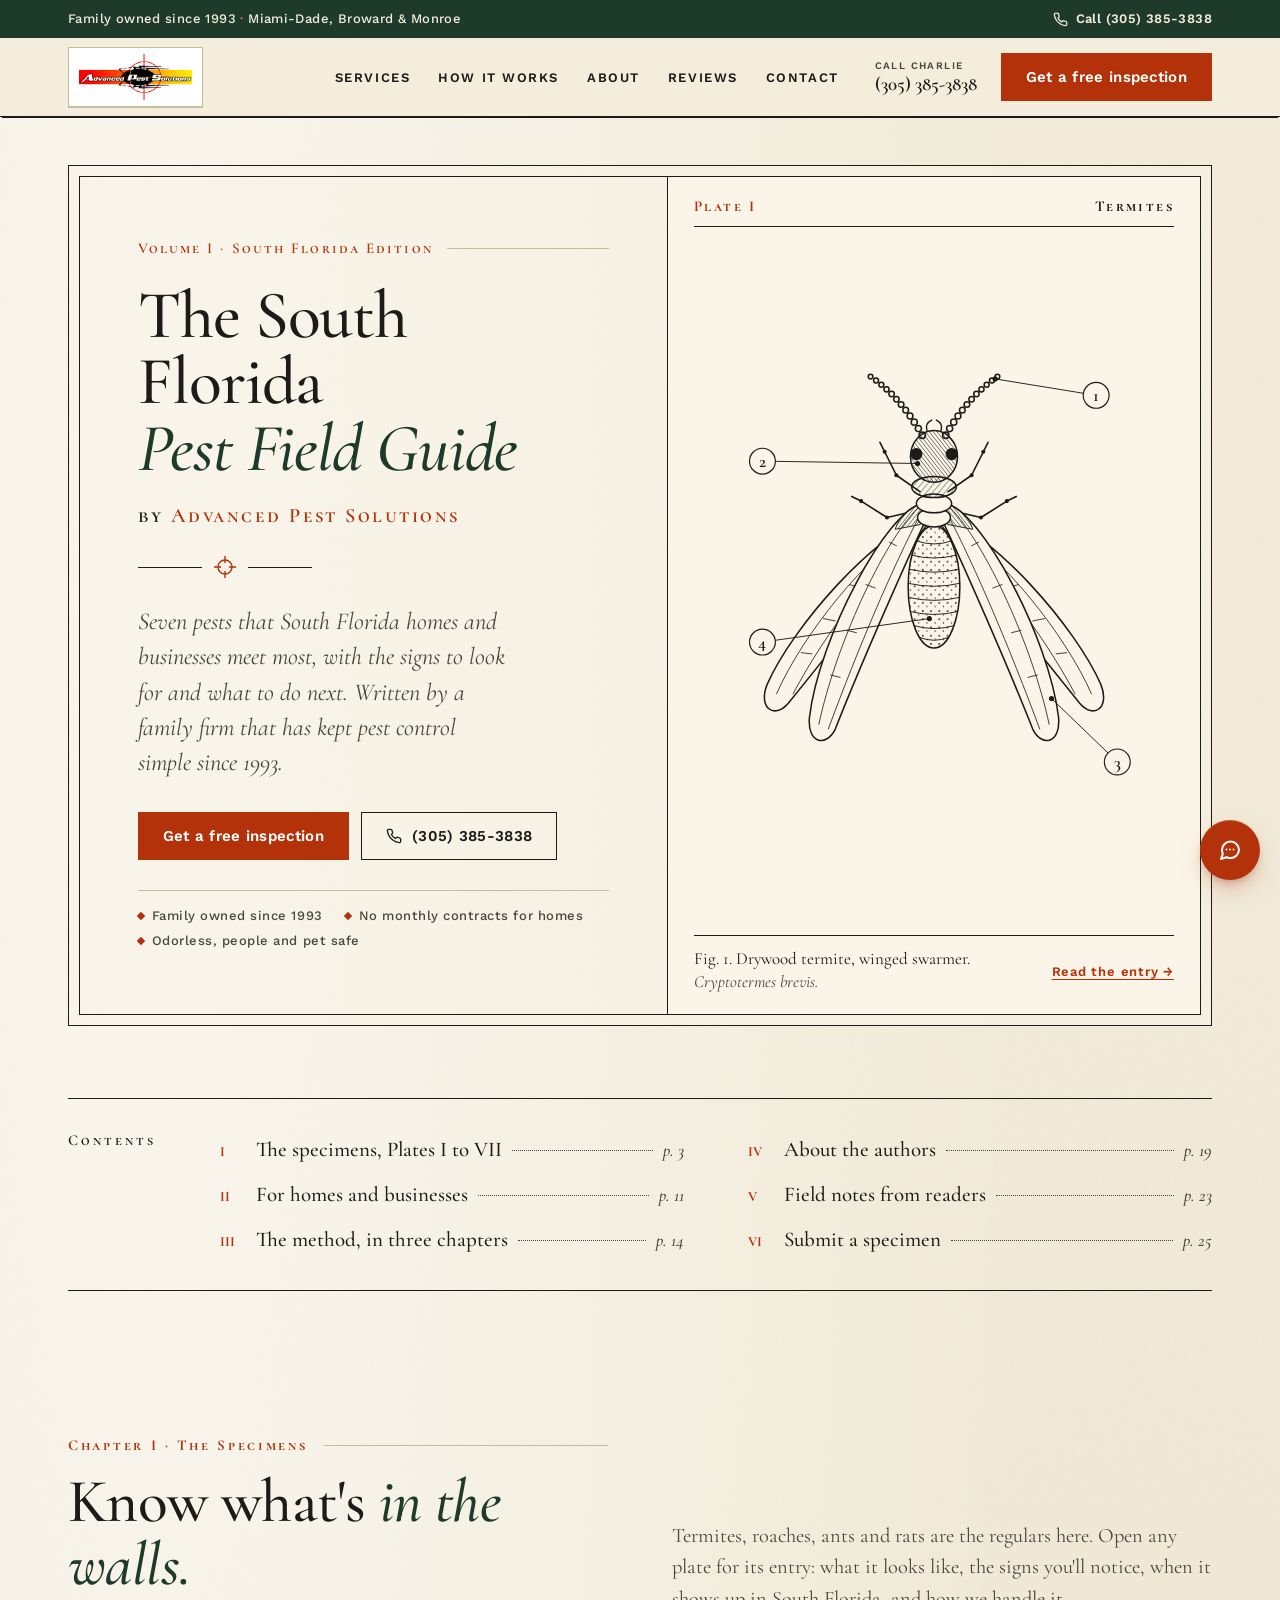
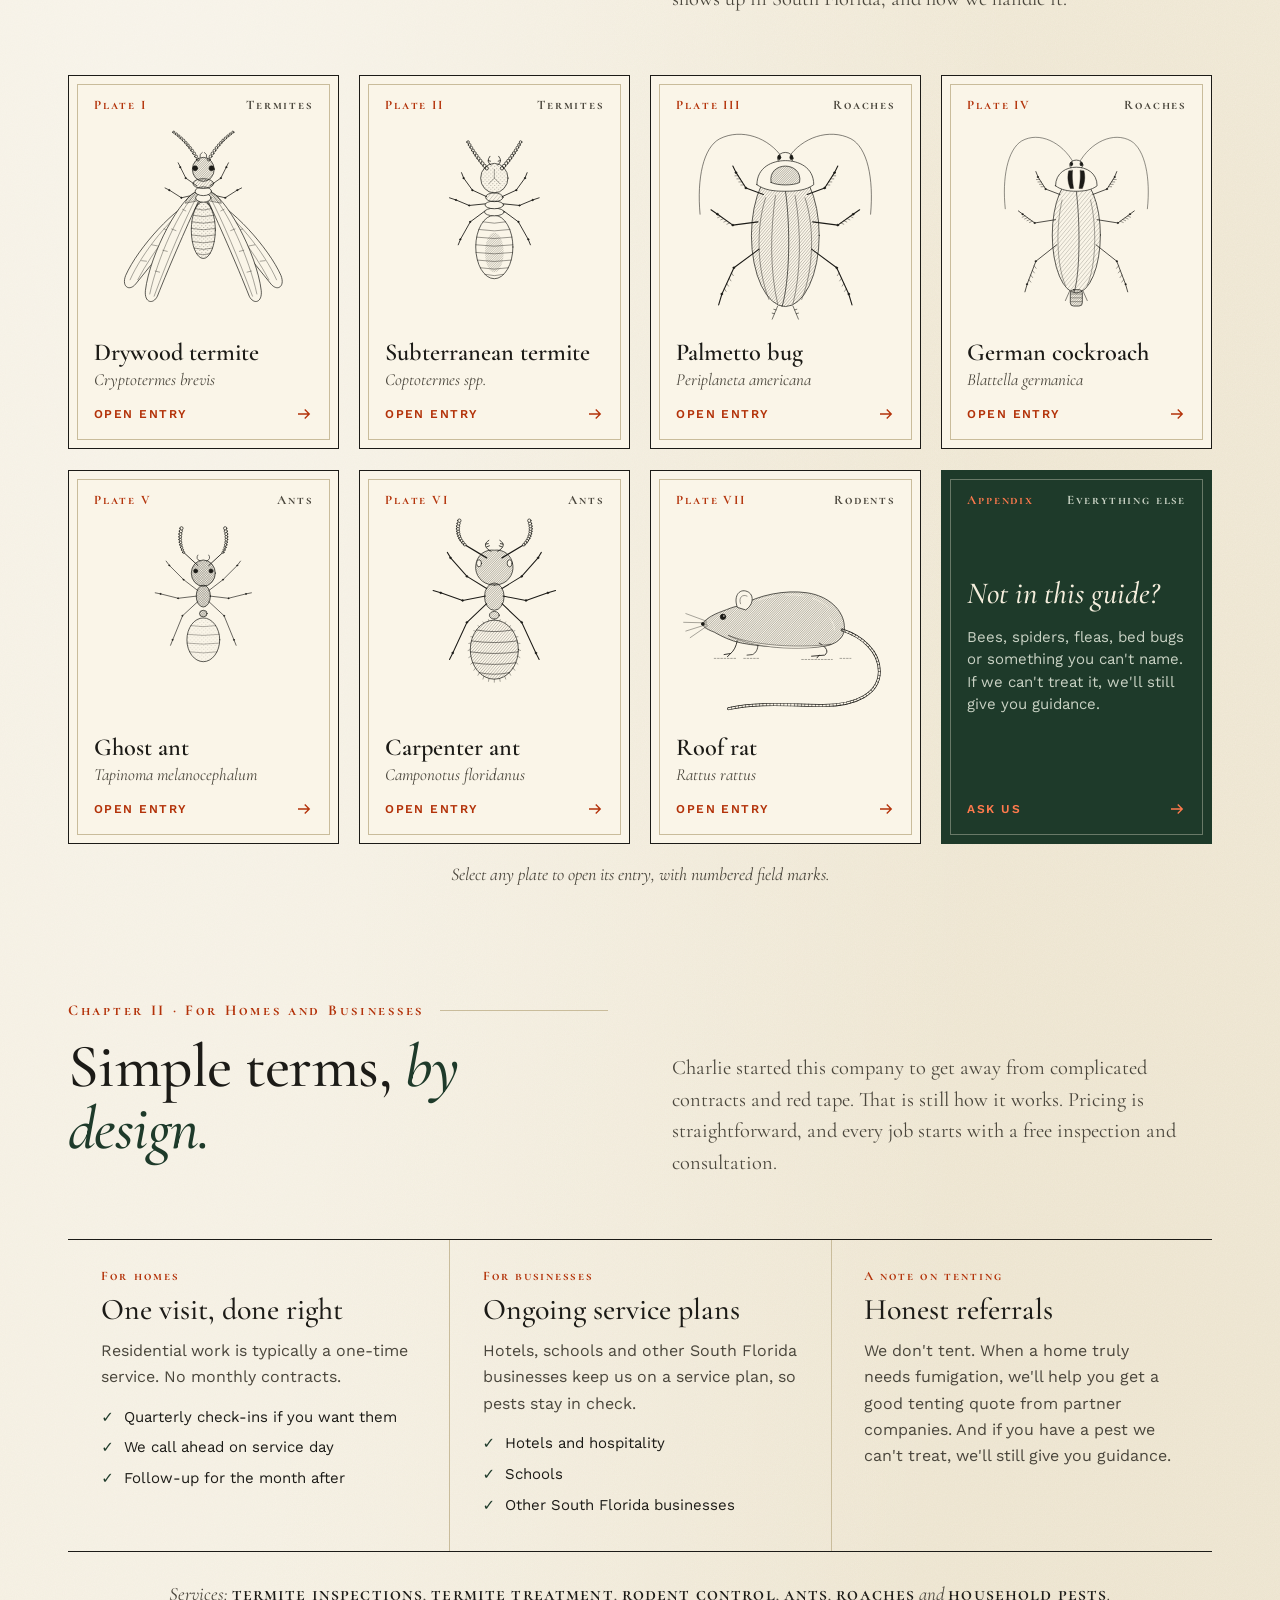
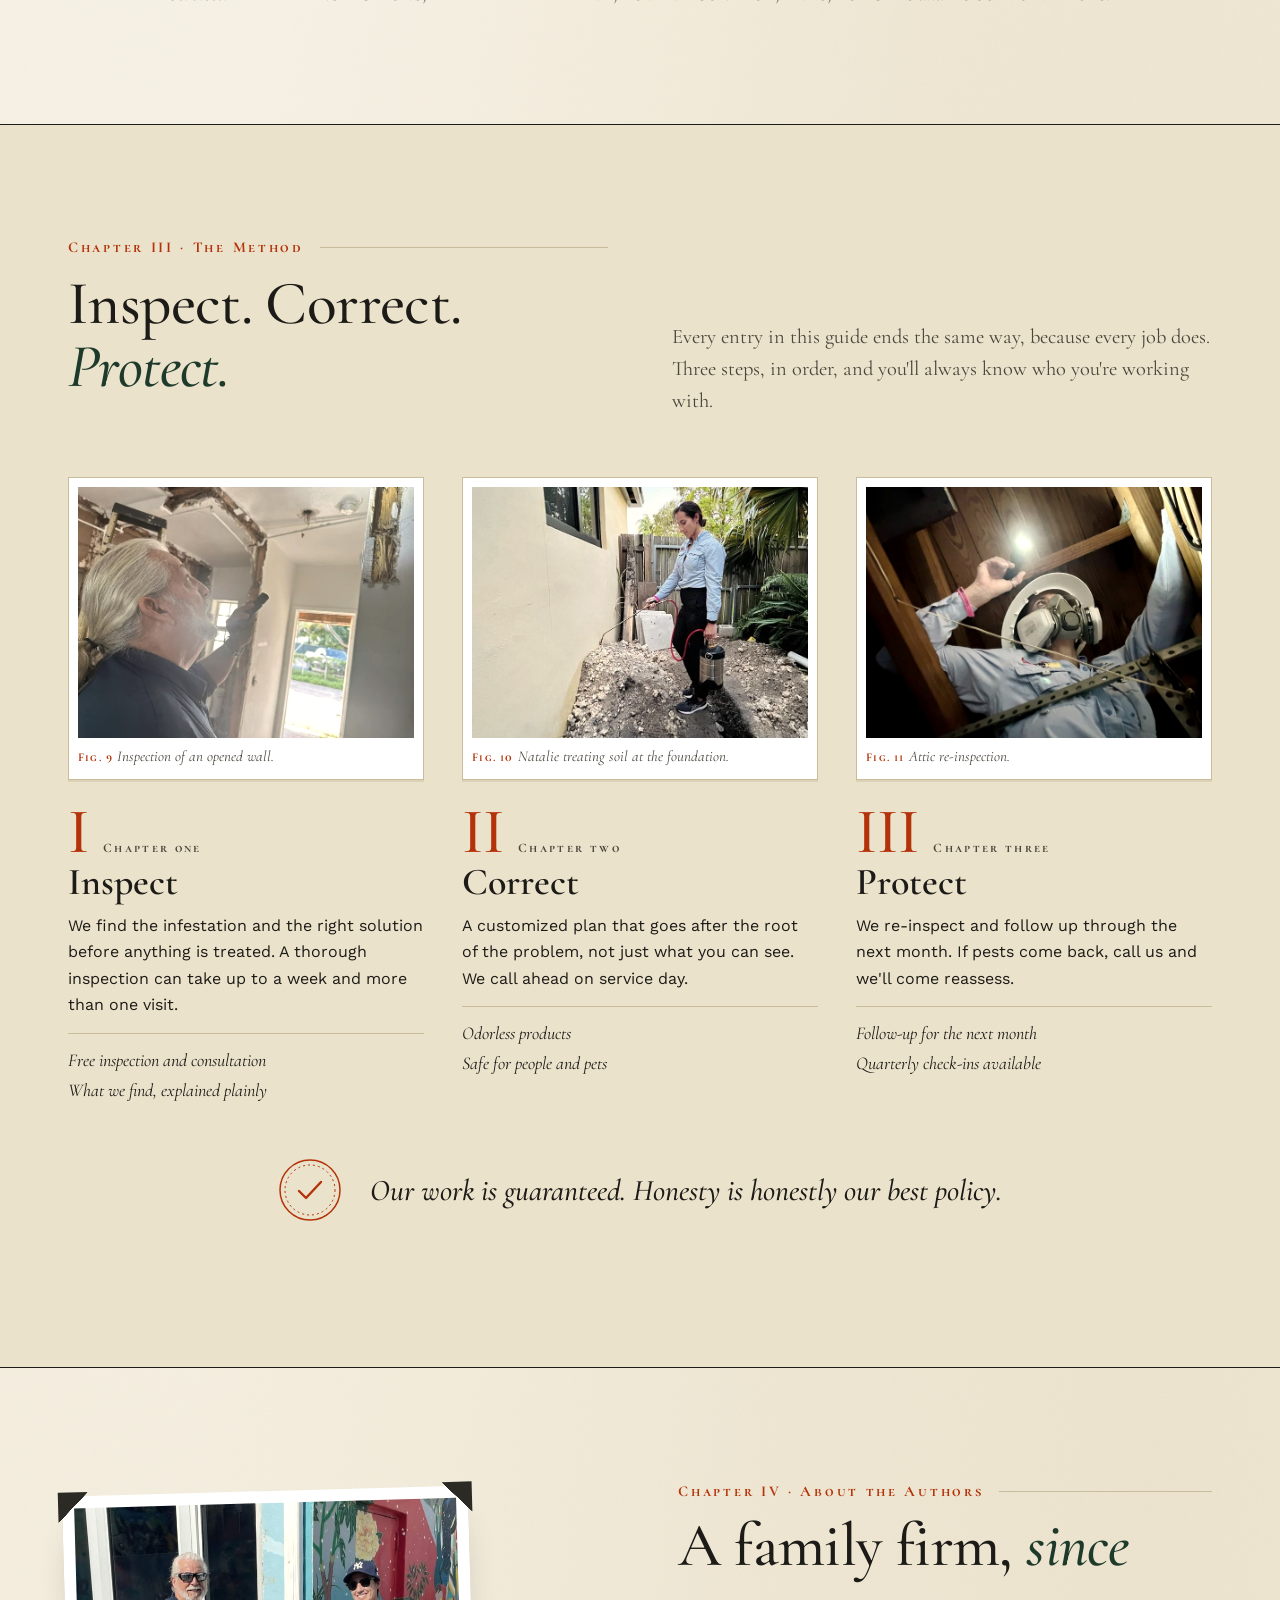
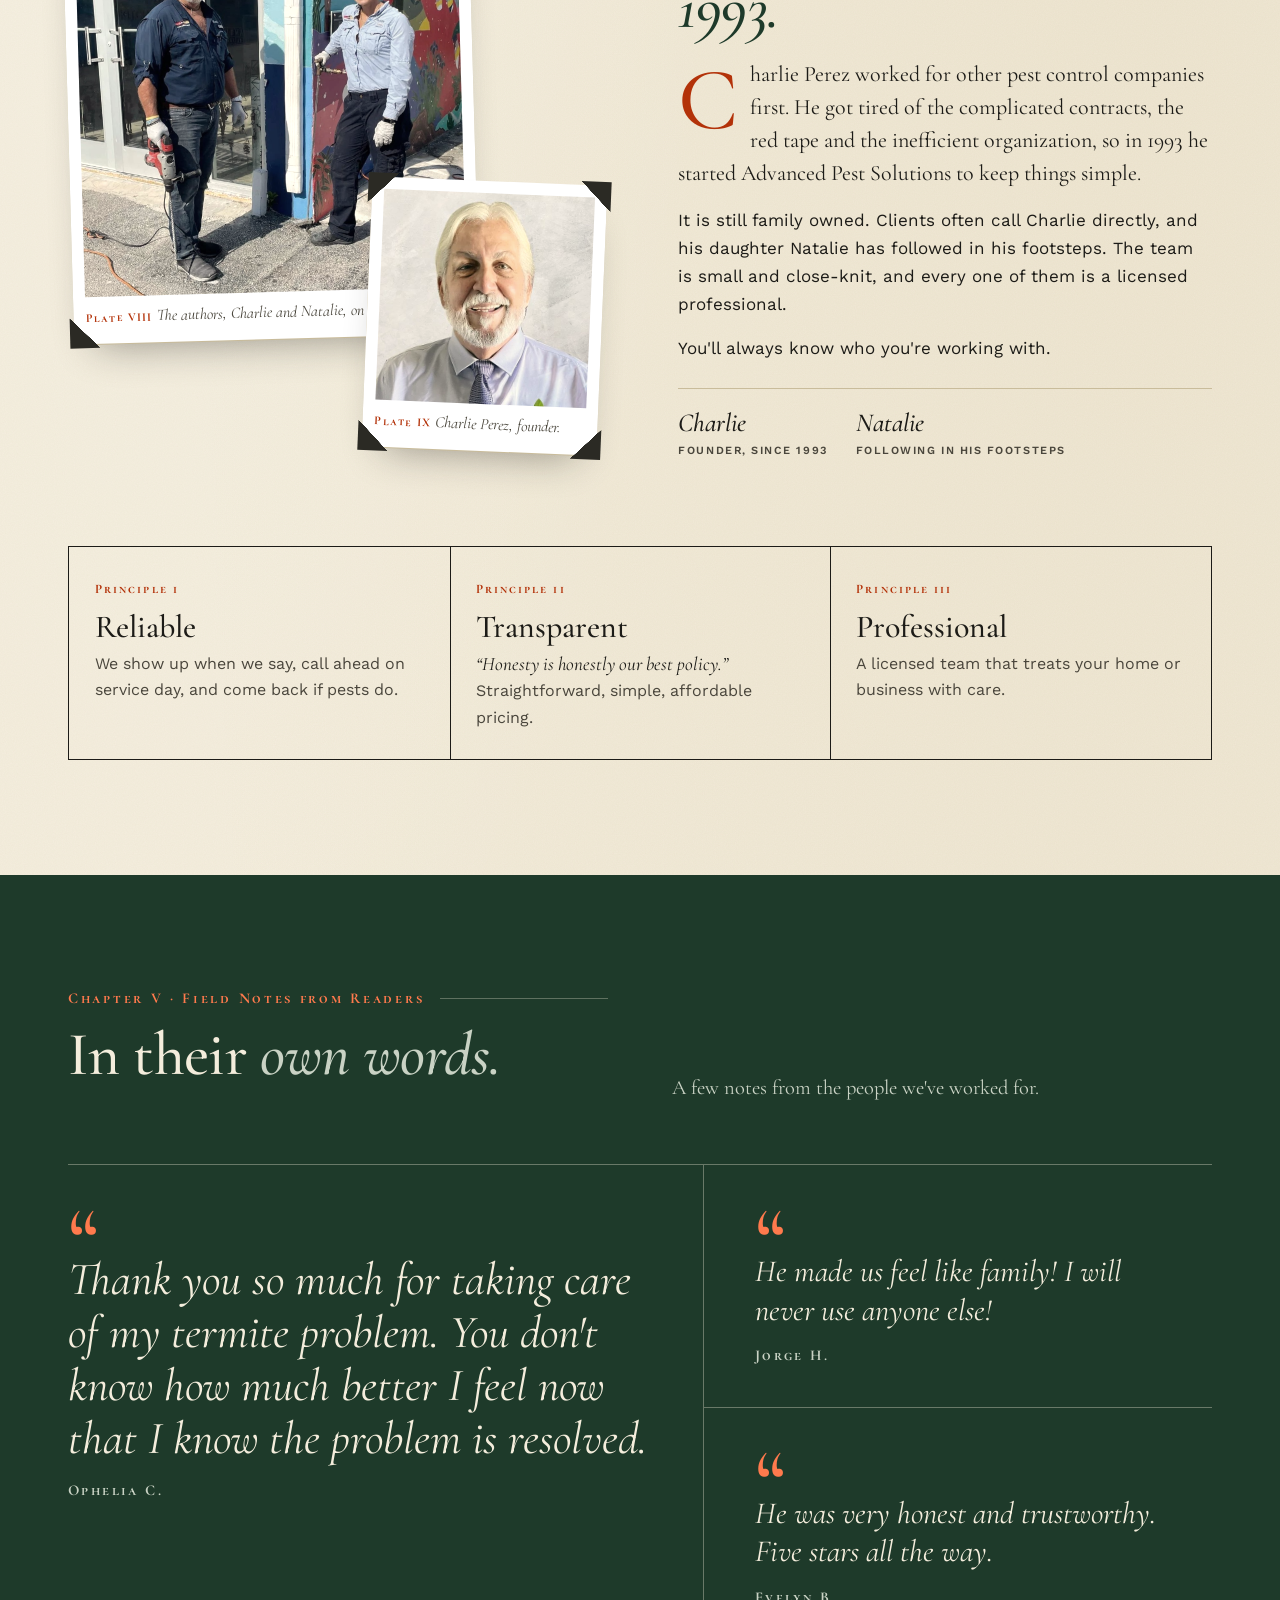
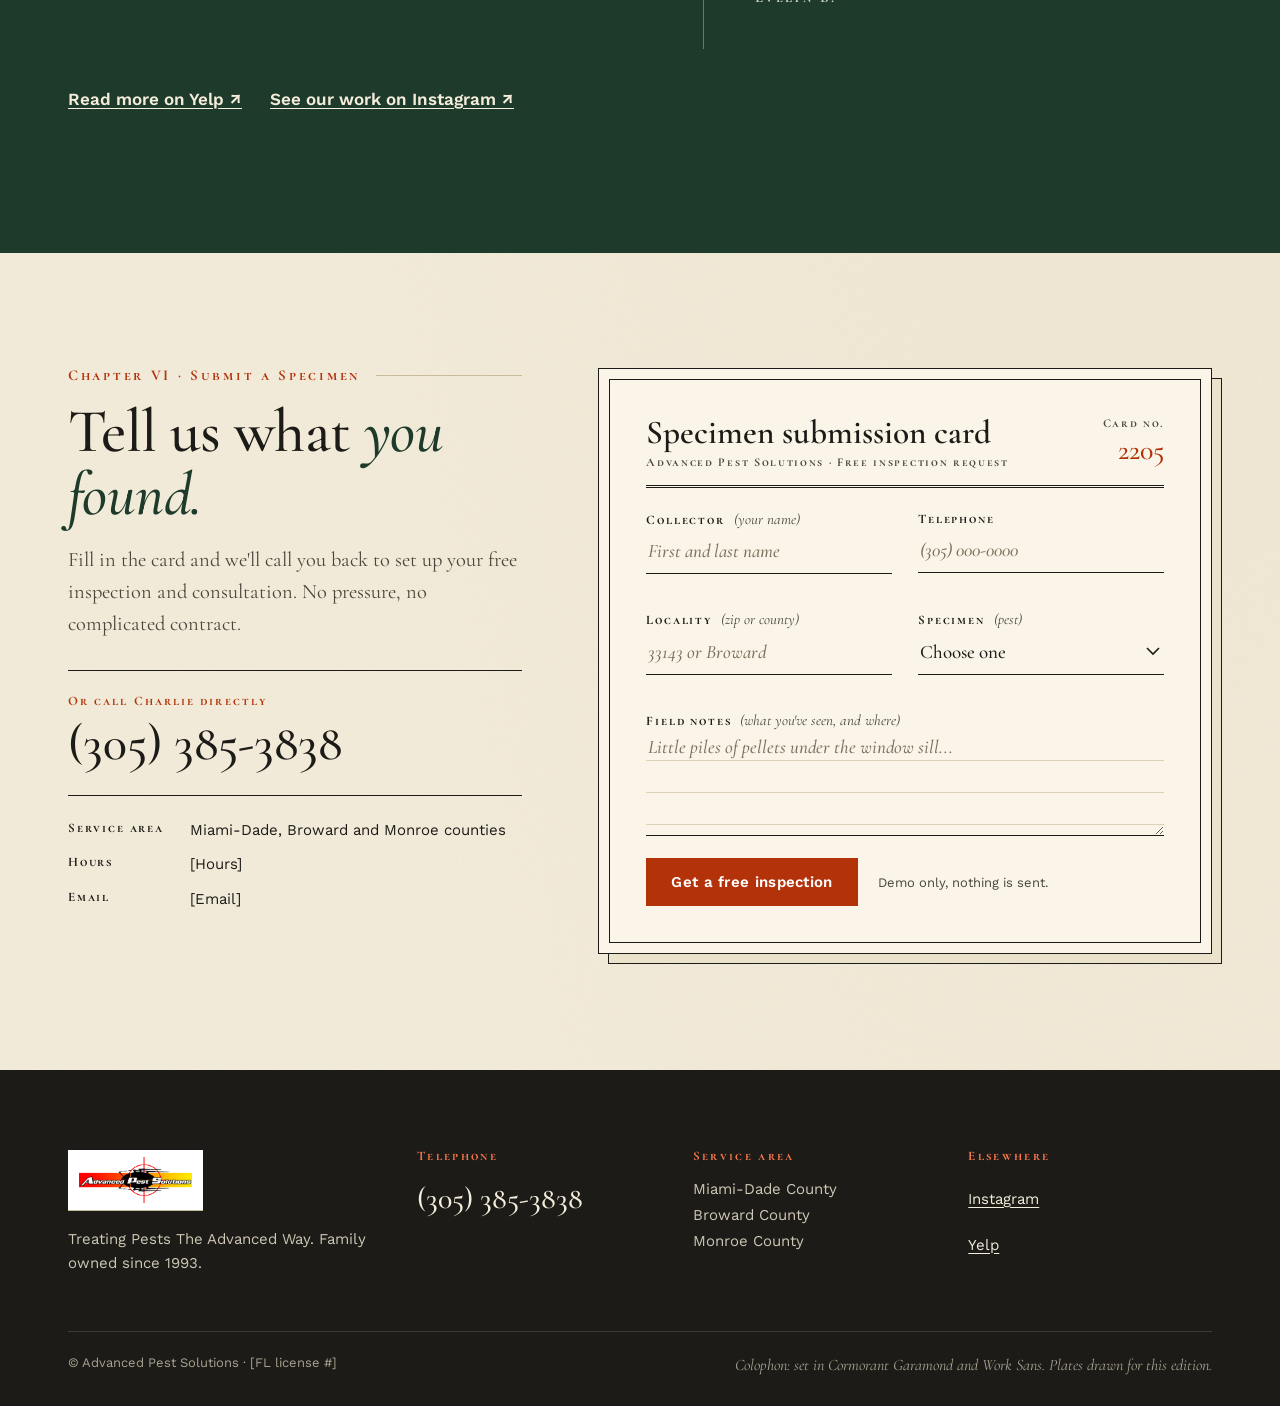
==== commit 8c82e191: "Use the real SiteStaffr widget (plugin 1.80.0 files, demo mode) on all four concepts; put logo optio" ====
--- a/field-guide/index.html
+++ b/field-guide/index.html
@@ -766,6 +766,6 @@
 })();
 </script>
 <script src="../assets/motion.js" defer></script>
-<script src="../assets/chat.js" data-accent="#b33209" data-business="Advanced Pest Solutions" data-initials="AP" data-subtitle="AI assistant · English &amp; Español" data-teaser="Bugs? Ask us anything" data-greeting="Hi! Thanks for reaching out to Advanced Pest Solutions. What kind of pest are you seeing? También hablamos español." data-reply="Got it, thanks. What's your zip code and the best number to reach you? Charlie or Natalie will call you back to set up your free inspection." data-reply-es="¡Claro! ¿Cuál es su código postal y el mejor número para llamarle? Charlie o Natalie le llamarán para programar su inspección gratis."></script>
+<script src="../assets/sitestaffr-widget/demo.js" data-accent="#b33209" data-business="Advanced Pest Solutions" data-initials="AP" data-subtitle="AI assistant · English &amp; Español" data-teaser="Bugs? Ask us anything" data-greeting="Hi! Thanks for reaching out to Advanced Pest Solutions. What kind of pest are you seeing? También hablamos español." data-reply="Got it, thanks. What's your zip code and the best number to reach you? Charlie or Natalie will call you back to set up your free inspection." data-reply-es="¡Claro! ¿Cuál es su código postal y el mejor número para llamarle? Charlie o Natalie le llamarán para programar su inspección gratis."></script>
 </body>
 </html>
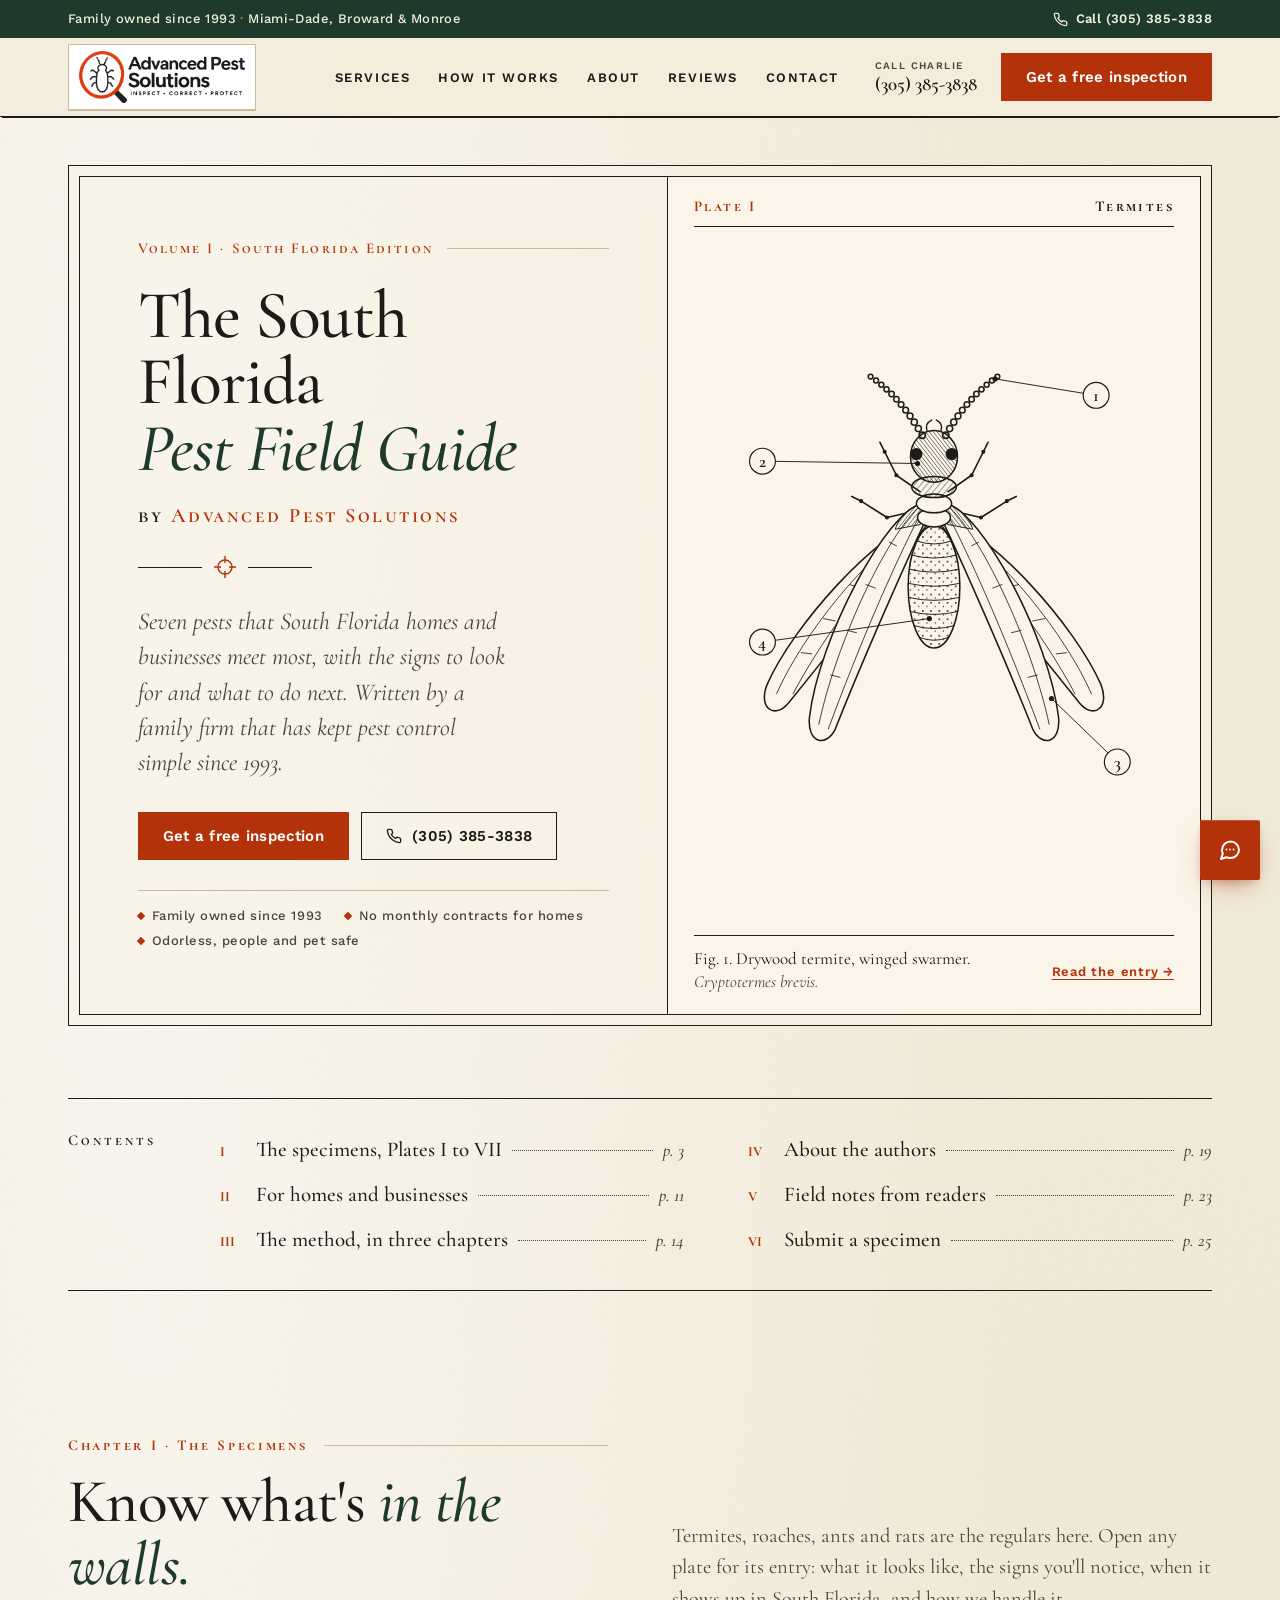
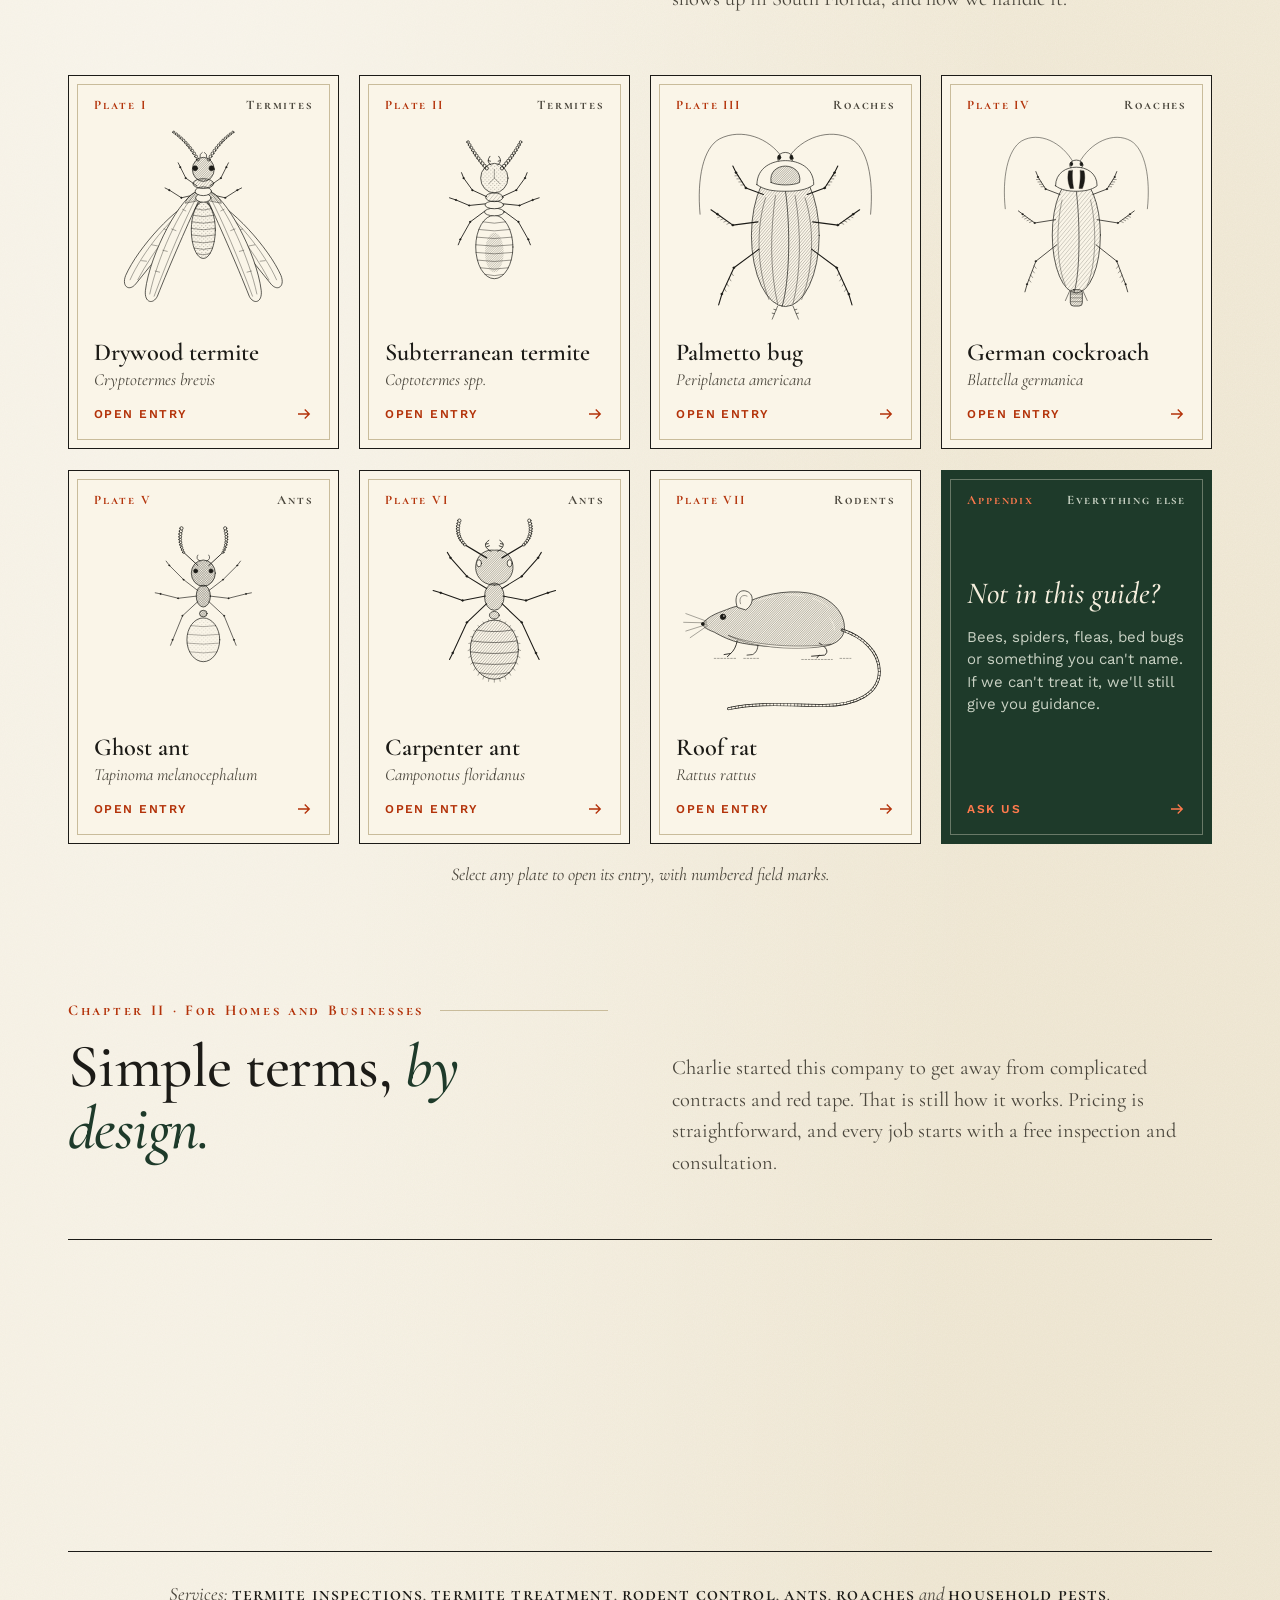
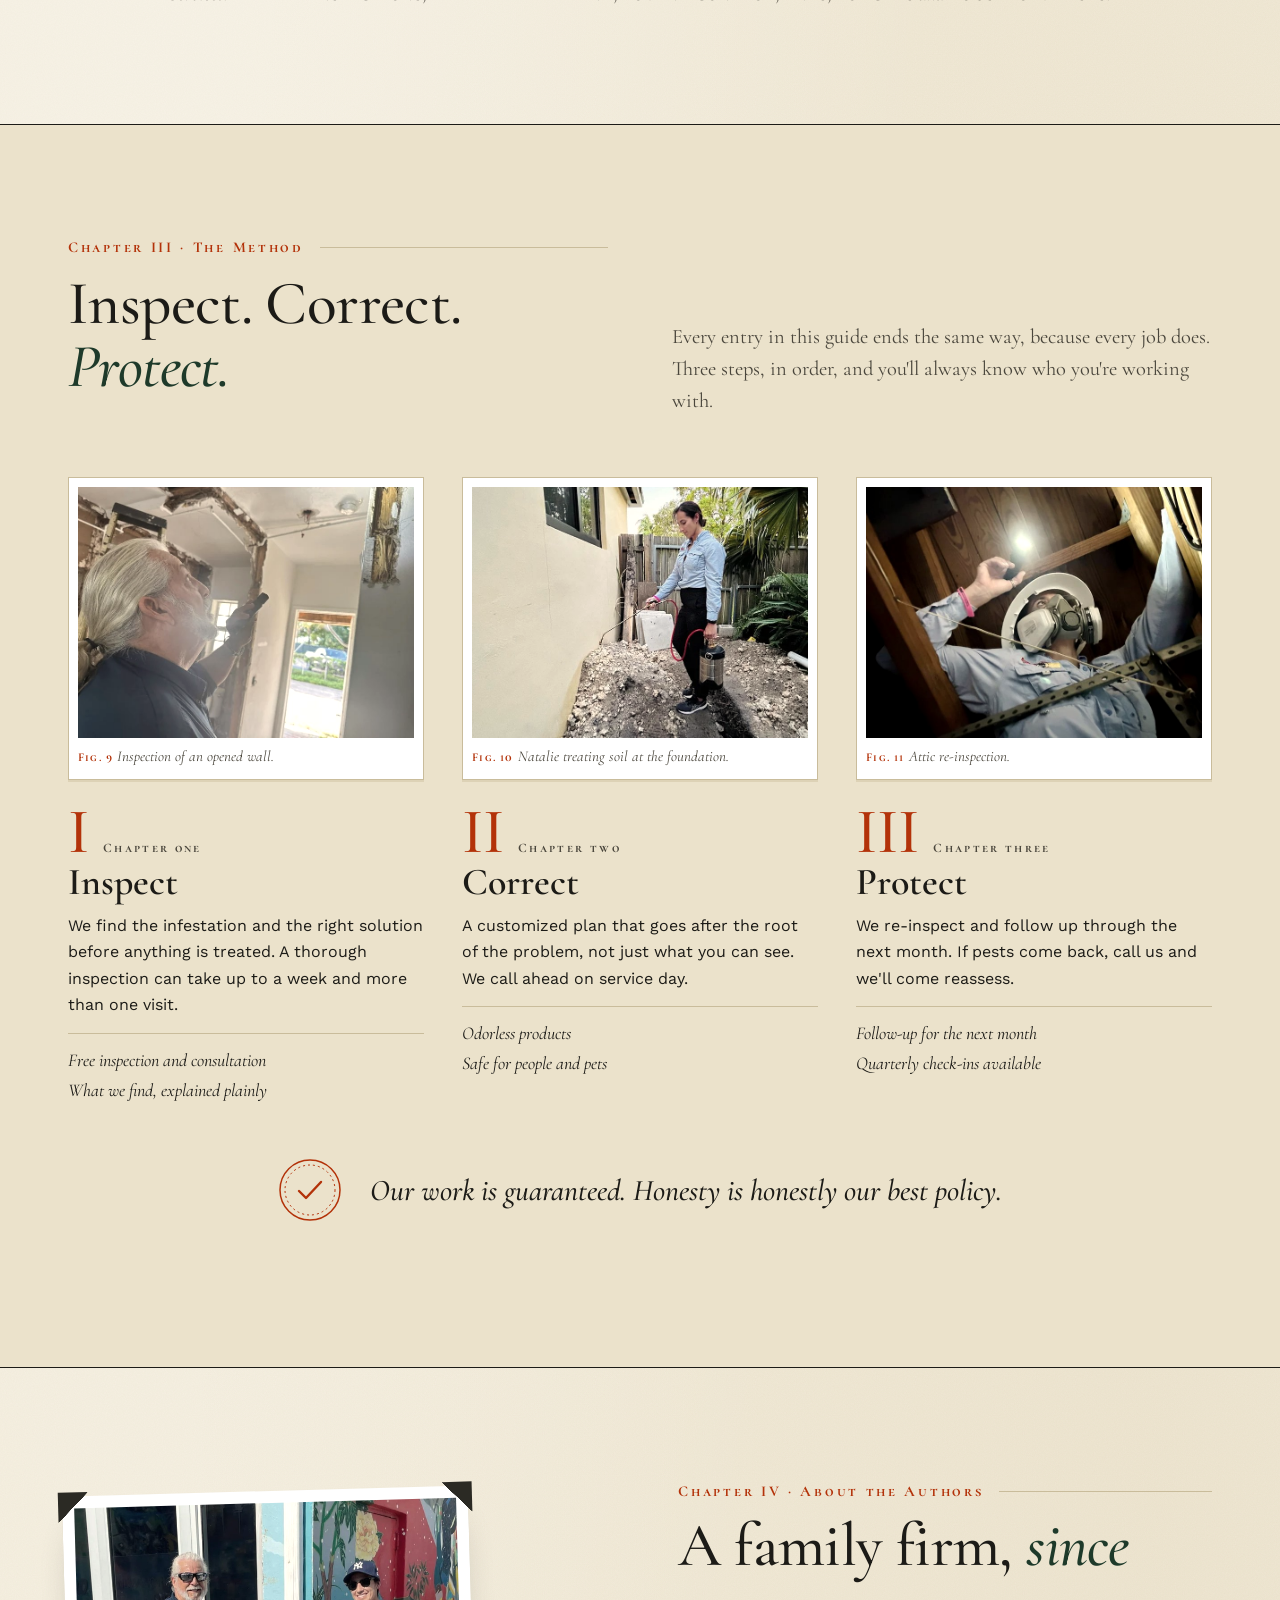
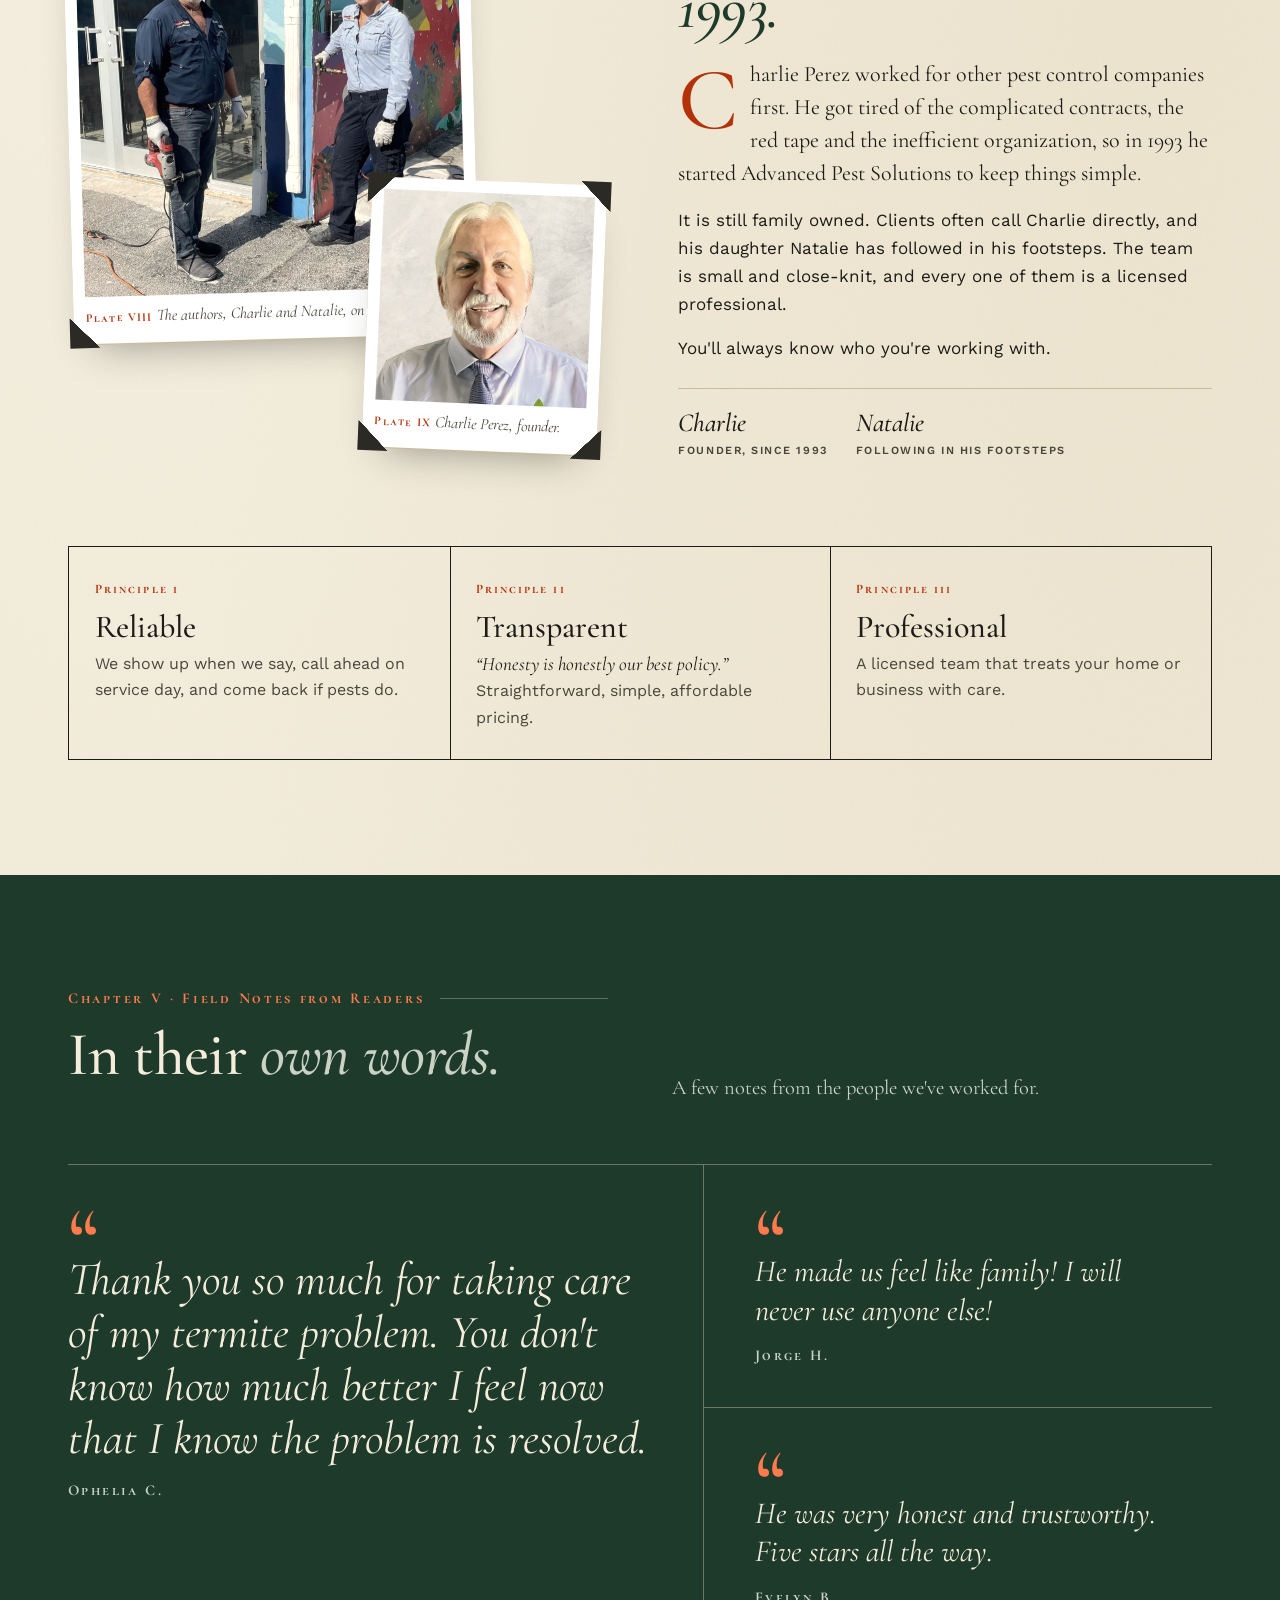
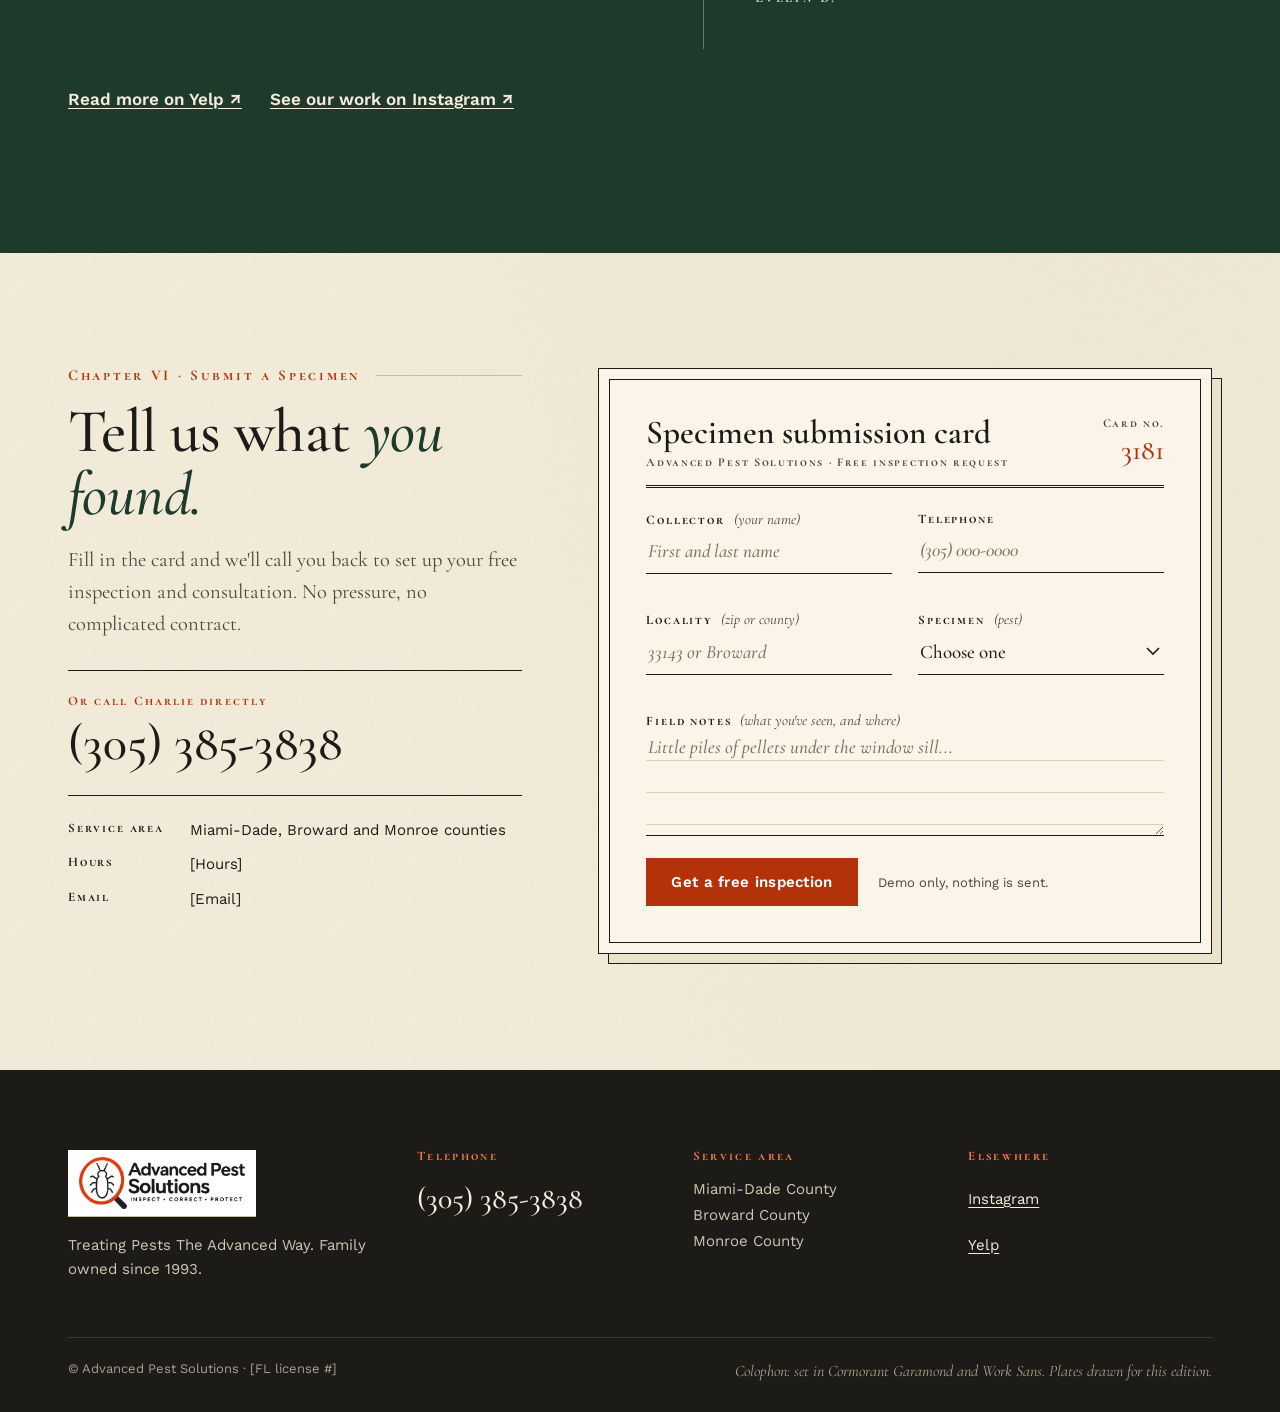
==== commit 8b634c17: "Logos 1 to 3 on concepts 1 to 3, a new swarm-season hero photo (Codex image generation), and a widge" ====
--- a/field-guide/index.html
+++ b/field-guide/index.html
@@ -48,7 +48,7 @@
 header.site{position:sticky;top:0;z-index:40;background:rgba(244,237,220,.96);backdrop-filter:blur(6px);border-bottom:1px solid var(--ink);box-shadow:0 3px 0 -2px var(--ink)}
 header.site .wrap{display:flex;align-items:center;gap:24px;min-height:78px}
 .logo-label{display:inline-flex;align-items:center;background:#fff;border:1px solid var(--rule);padding:6px 10px;box-shadow:0 1px 0 var(--rule)}
-.logo-label img{height:46px;width:auto}
+.logo-label img{height:52px;width:auto}
 .nav{display:flex;gap:4px;margin-left:auto}
 .nav a{color:var(--ink);text-decoration:none;font:600 13px/1 var(--sans);letter-spacing:.12em;text-transform:uppercase;padding:14px 12px;min-height:44px;display:inline-flex;align-items:center}
 .nav a:hover{color:var(--verm)}
@@ -354,7 +354,7 @@
 @media (max-width:560px){
   header.site .wrap{gap:10px;min-height:68px}
   .logo-label{padding:4px 7px}
-  .logo-label img{height:36px}
+  .logo-label img{height:40px}
   header.site .cta-h{padding:10px 12px;font-size:13px;min-height:46px}
   .titlepage{padding:6px}
   .tp-plate{padding:16px 14px 14px}
@@ -402,7 +402,7 @@
 </div>
 <header class="site" data-header>
   <div class="wrap">
-    <a class="logo-label" href="#top" aria-label="Advanced Pest Solutions, back to top"><img src="../assets/img/logo.png" alt="Advanced Pest Solutions" width="113" height="46"></a>
+    <a class="logo-label" href="#top" aria-label="Advanced Pest Solutions, back to top"><img src="../assets/img/logo-inspector.png" alt="Advanced Pest Solutions" width="1000" height="313"></a>
     <nav class="nav" aria-label="Main">
       <a href="#services">Services</a><a href="#how">How it works</a><a href="#about">About</a><a href="#reviews">Reviews</a><a href="#contact">Contact</a>
     </nav>
@@ -666,7 +666,7 @@
   <div class="wrap">
     <div class="col-grid">
       <div>
-        <a class="logo-label" href="#top" aria-label="Advanced Pest Solutions, back to top"><img src="../assets/img/logo.png" alt="Advanced Pest Solutions" width="113" height="46"></a>
+        <a class="logo-label" href="#top" aria-label="Advanced Pest Solutions, back to top"><img src="../assets/img/logo-inspector.png" alt="Advanced Pest Solutions" width="1000" height="313"></a>
         <p style="margin-top:16px">Treating Pests The Advanced Way. Family owned since 1993.</p>
       </div>
       <div><h2>Telephone</h2><a class="big" href="tel:+13053853838">(305) 385-3838</a></div>
@@ -766,6 +766,6 @@
 })();
 </script>
 <script src="../assets/motion.js" defer></script>
-<script src="../assets/sitestaffr-widget/demo.js" data-accent="#b33209" data-business="Advanced Pest Solutions" data-initials="AP" data-subtitle="AI assistant · English &amp; Español" data-teaser="Bugs? Ask us anything" data-greeting="Hi! Thanks for reaching out to Advanced Pest Solutions. What kind of pest are you seeing? También hablamos español." data-reply="Got it, thanks. What's your zip code and the best number to reach you? Charlie or Natalie will call you back to set up your free inspection." data-reply-es="¡Claro! ¿Cuál es su código postal y el mejor número para llamarle? Charlie o Natalie le llamarán para programar su inspección gratis."></script>
+<script src="../assets/sitestaffr-widget/demo.js" data-accent="#b33209" data-look="concierge" data-phone="(305) 385-3838" data-questions="How do I spot termites?|What is a palmetto bug?|Do you handle roof rats?" data-business="Advanced Pest Solutions" data-teaser="Bugs? Ask us anything" data-greeting="Hi! Thanks for reaching out to Advanced Pest Solutions. What kind of pest are you seeing? También hablamos español." data-reply="Got it, thanks. What's your zip code and the best number to reach you? Charlie or Natalie will call you back to set up your free inspection." data-reply-es="¡Claro! ¿Cuál es su código postal y el mejor número para llamarle? Charlie o Natalie le llamarán para programar su inspección gratis."></script>
 </body>
 </html>
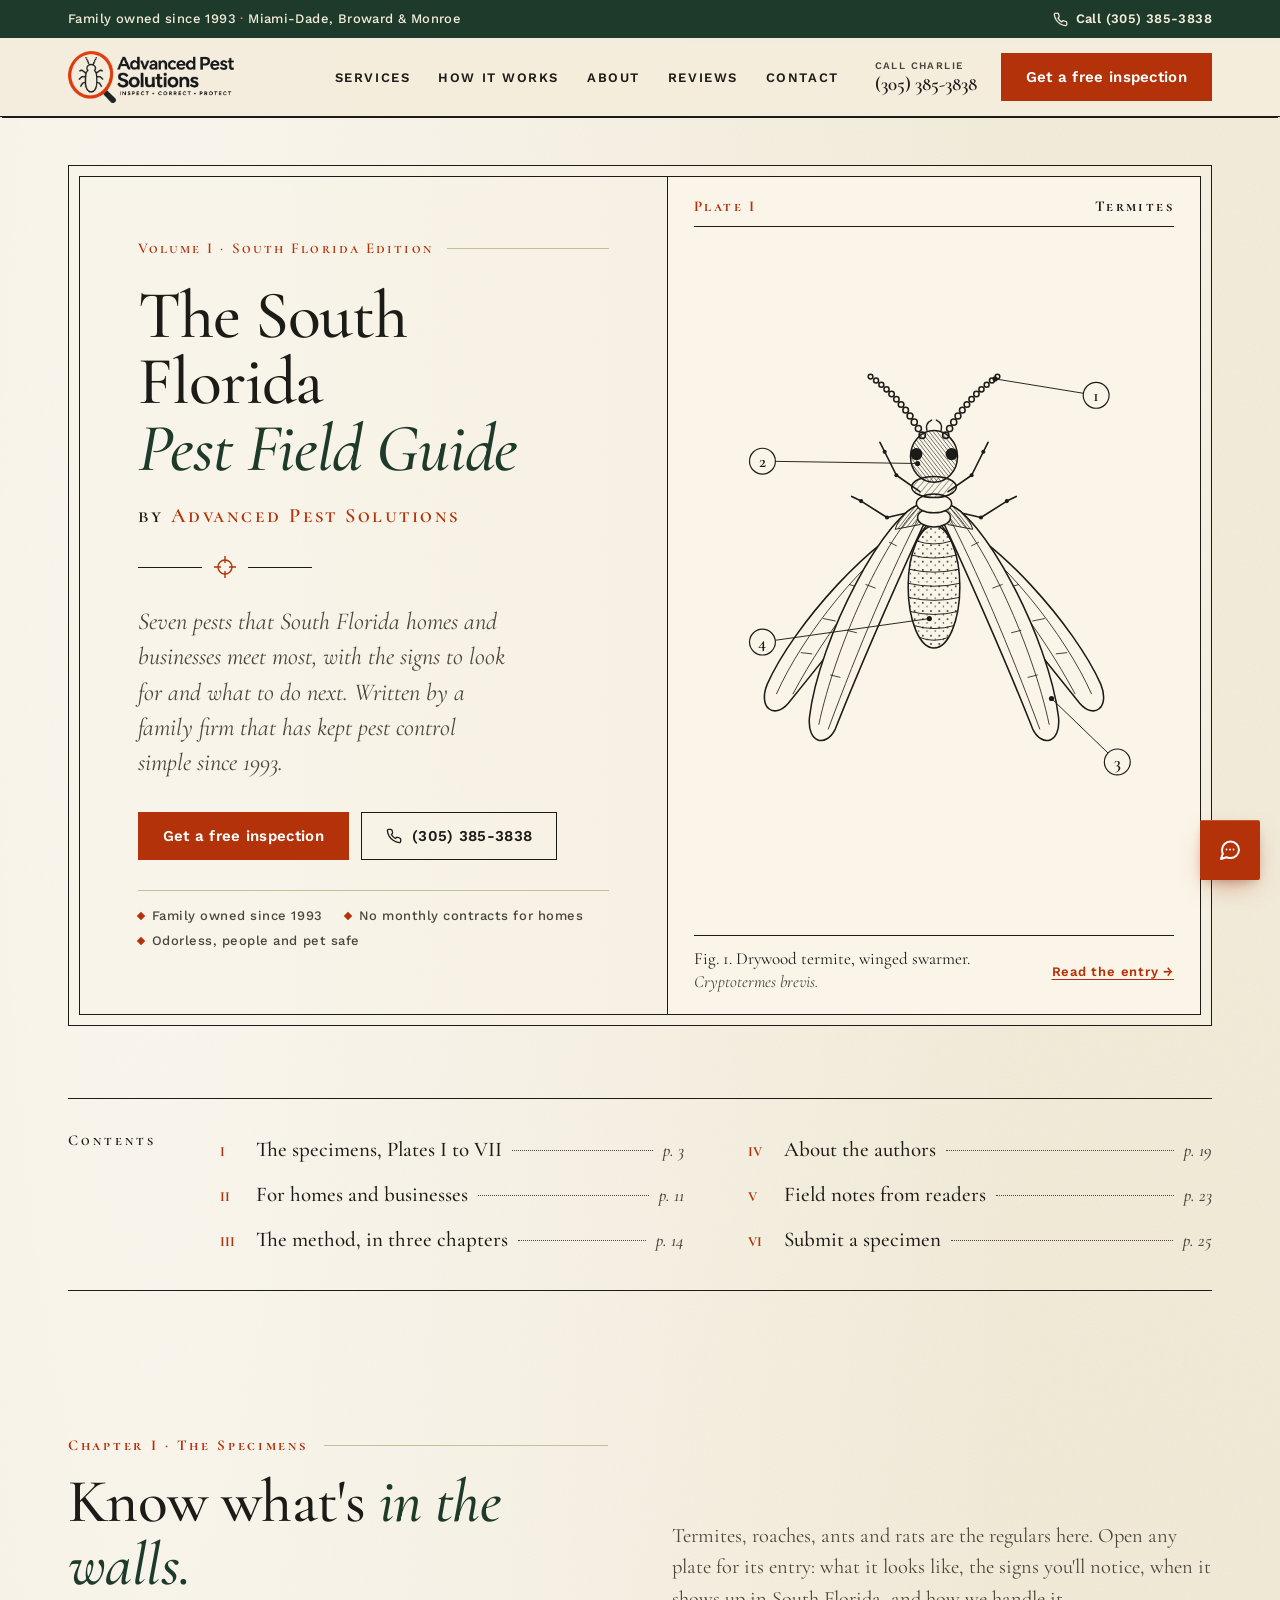
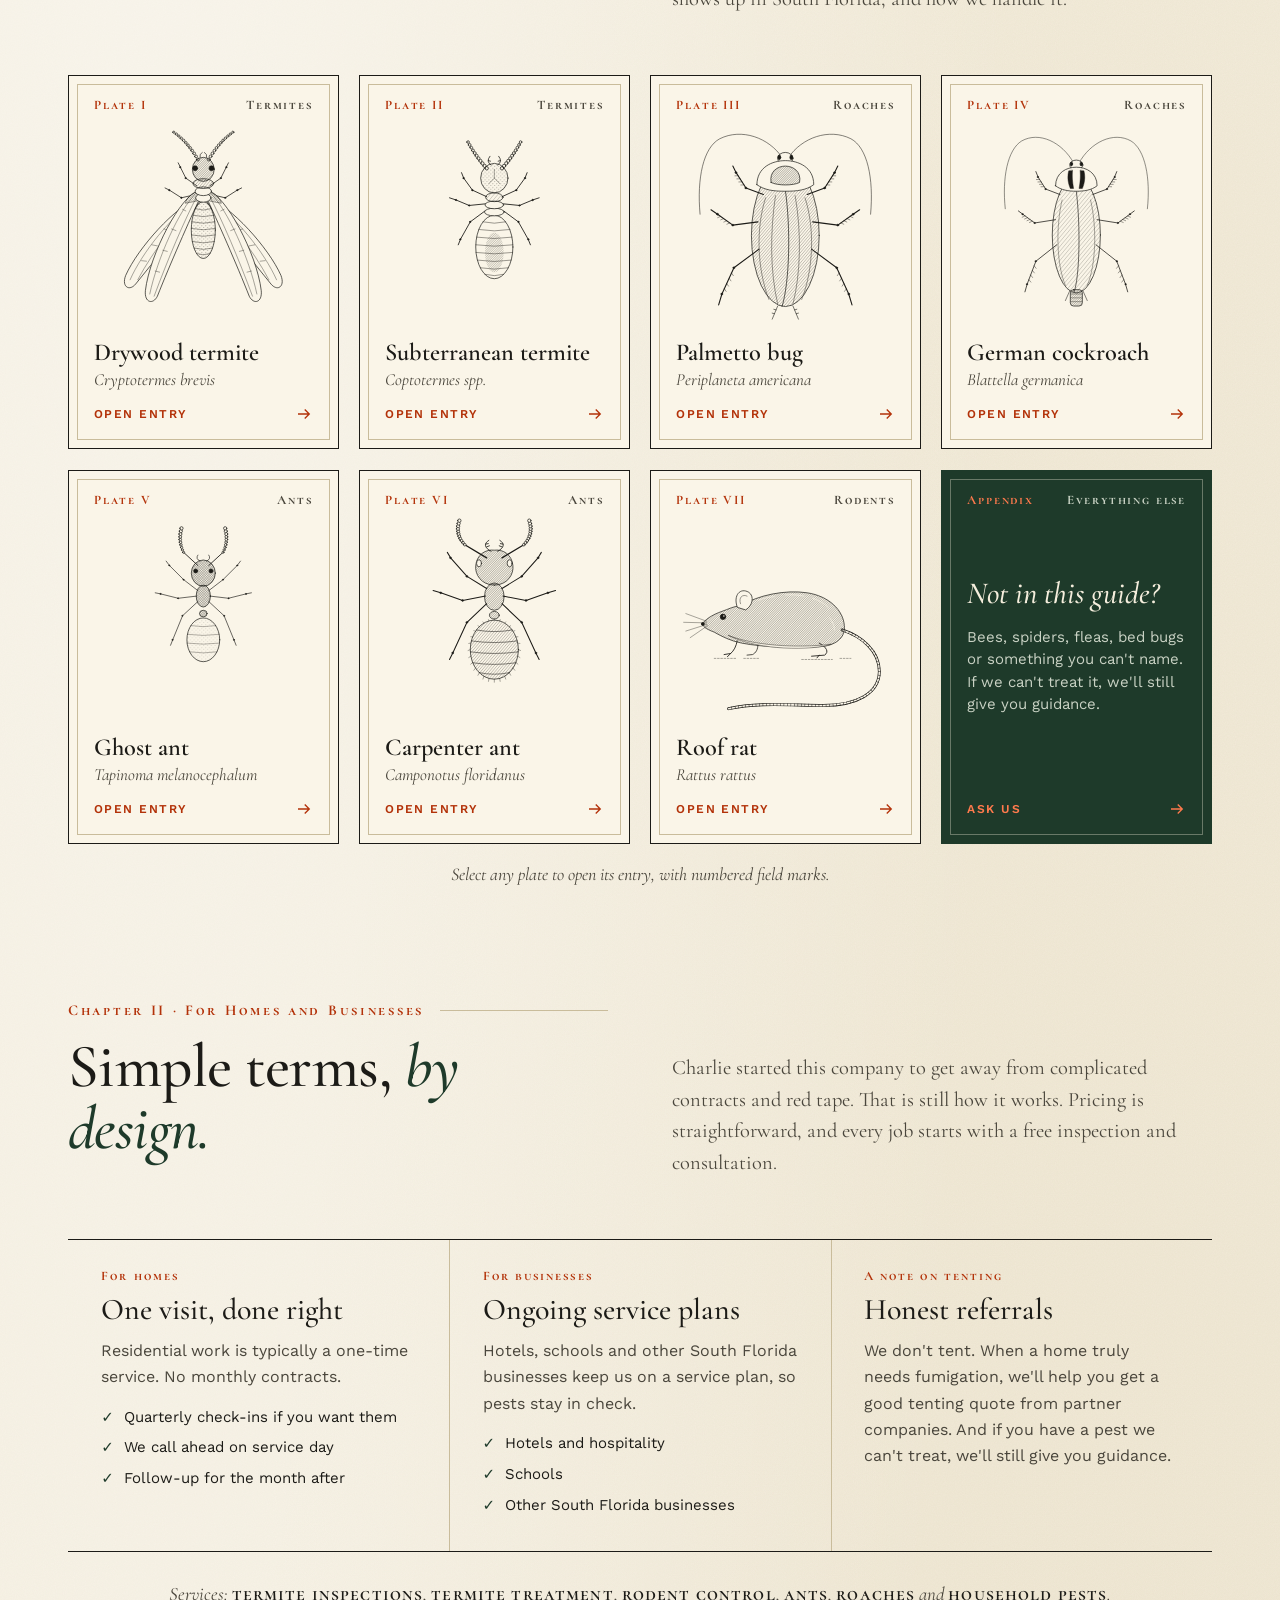
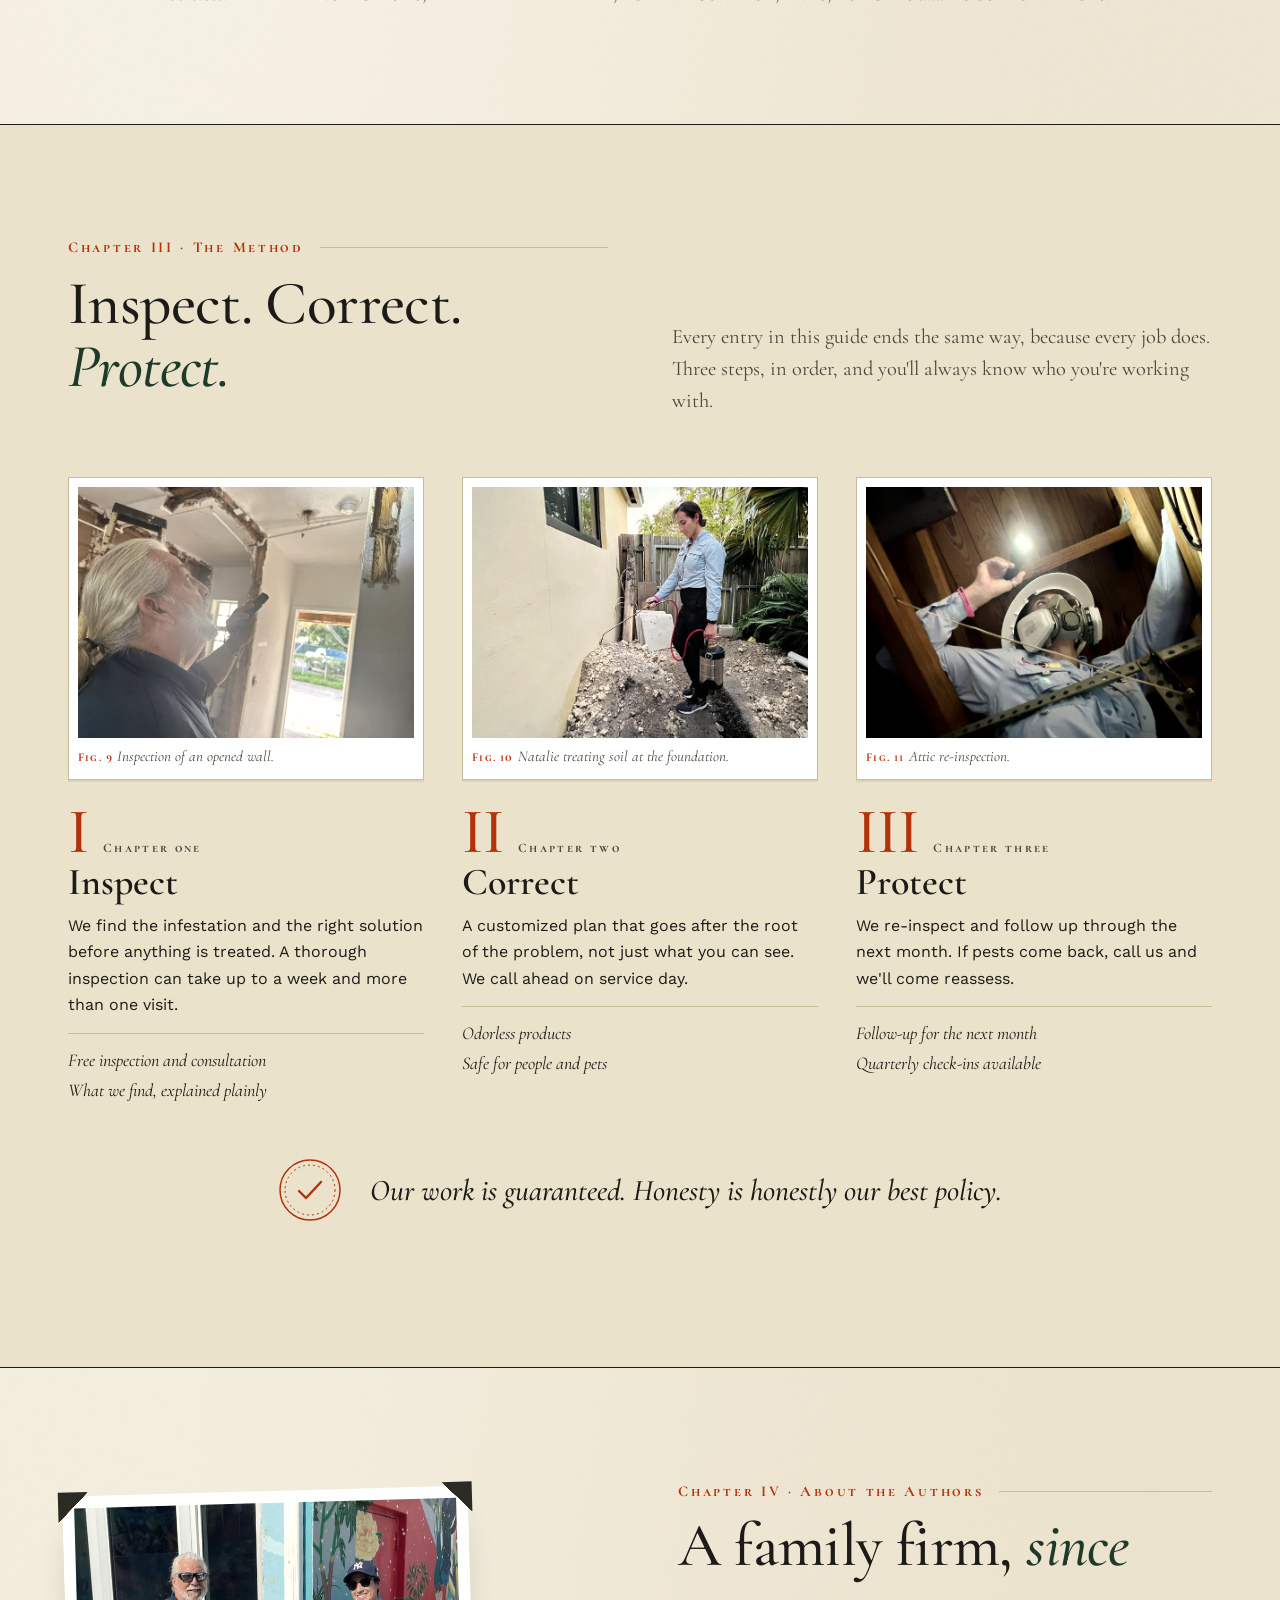
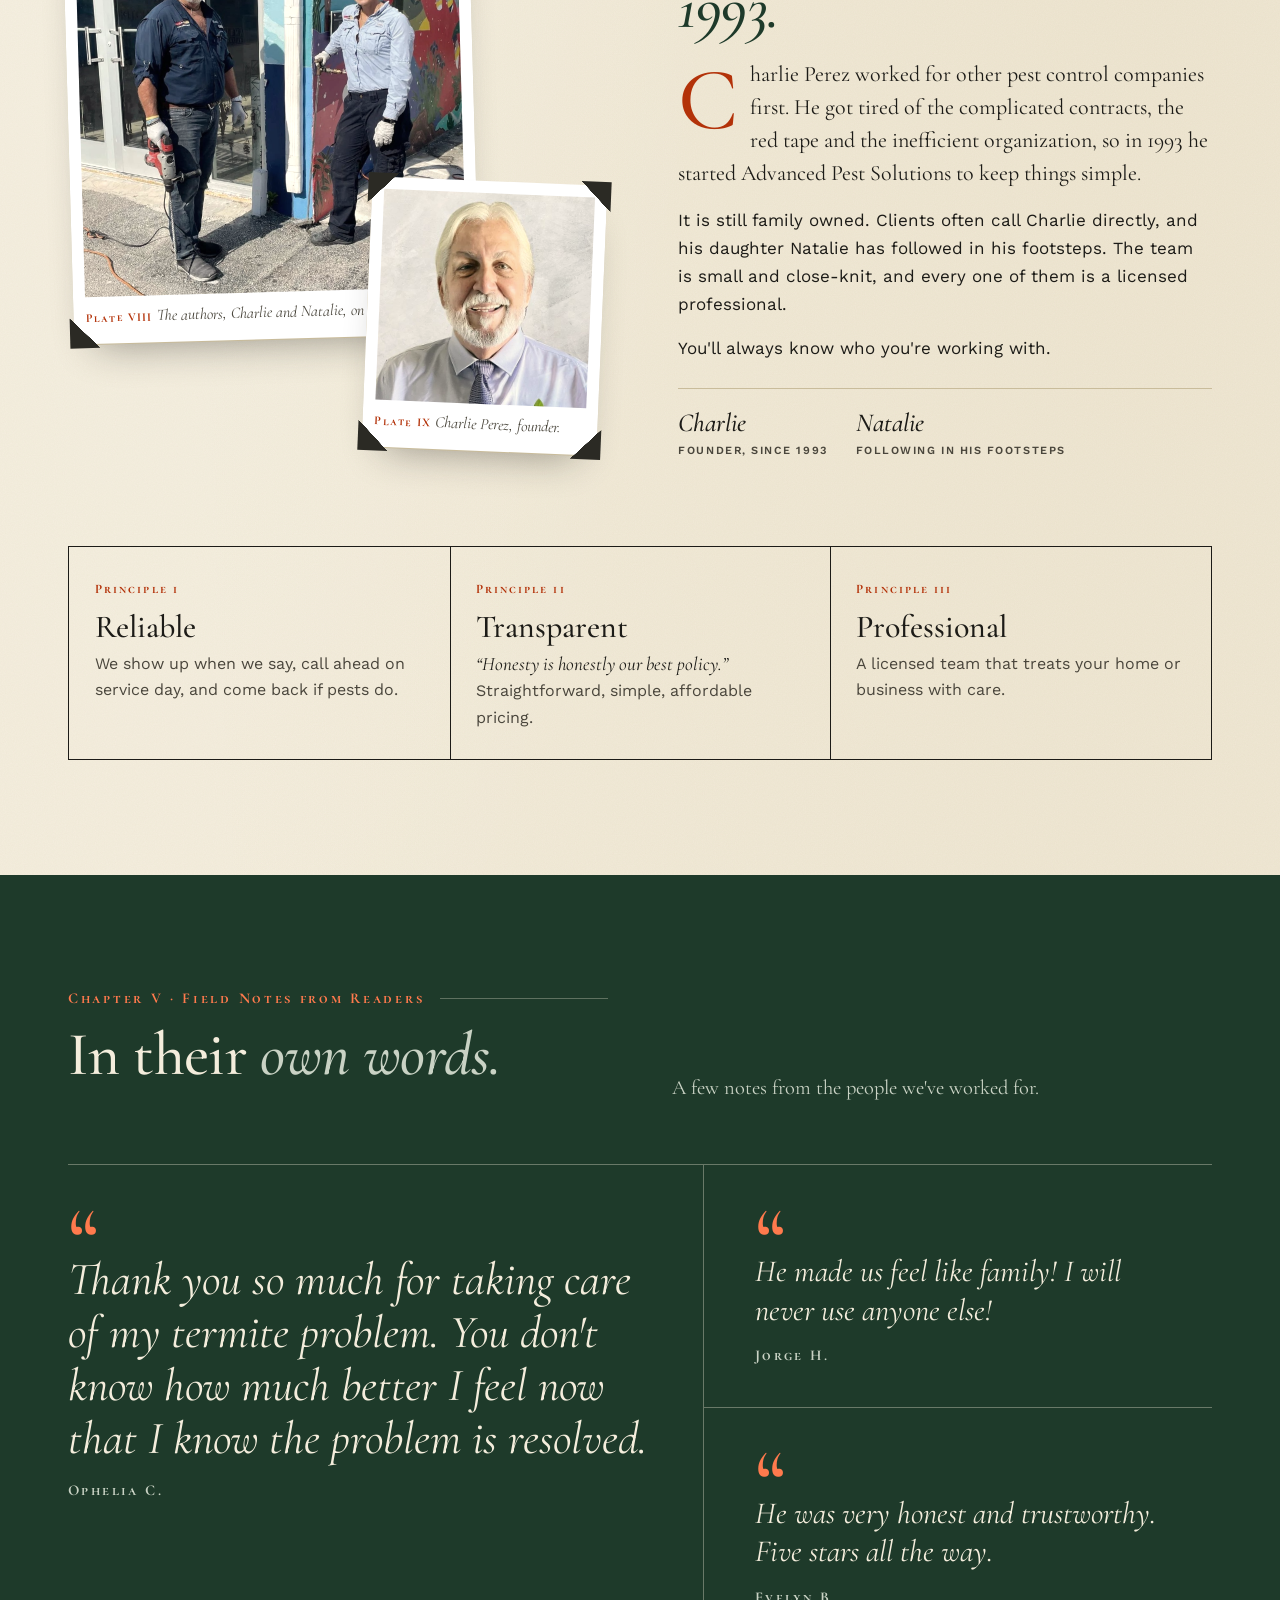
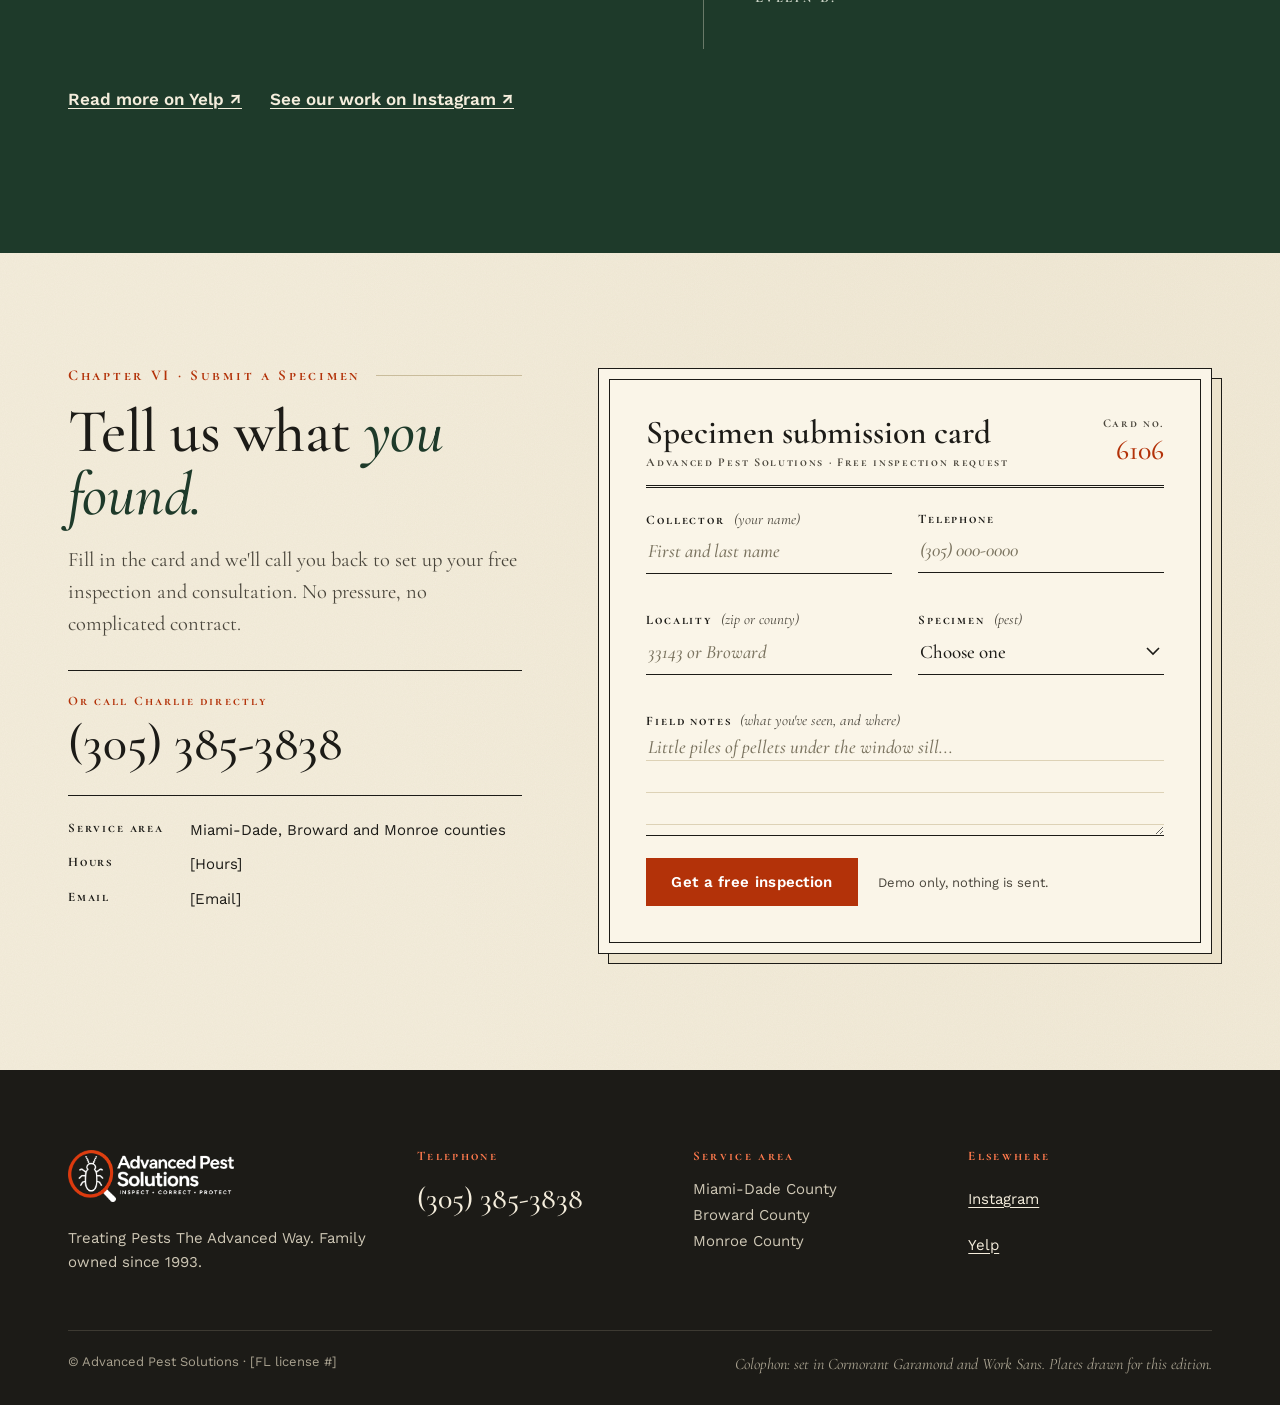
==== commit 25dbf886: "Logos sit straight on each page (no white boxes); light versions of logos 2 and 3 on the dark footer" ====
--- a/field-guide/index.html
+++ b/field-guide/index.html
@@ -47,7 +47,7 @@
 .topbar .tb-note span{color:var(--verm-on-green)}
 header.site{position:sticky;top:0;z-index:40;background:rgba(244,237,220,.96);backdrop-filter:blur(6px);border-bottom:1px solid var(--ink);box-shadow:0 3px 0 -2px var(--ink)}
 header.site .wrap{display:flex;align-items:center;gap:24px;min-height:78px}
-.logo-label{display:inline-flex;align-items:center;background:#fff;border:1px solid var(--rule);padding:6px 10px;box-shadow:0 1px 0 var(--rule)}
+.logo-label{display:inline-flex;align-items:center}
 .logo-label img{height:52px;width:auto}
 .nav{display:flex;gap:4px;margin-left:auto}
 .nav a{color:var(--ink);text-decoration:none;font:600 13px/1 var(--sans);letter-spacing:.12em;text-transform:uppercase;padding:14px 12px;min-height:44px;display:inline-flex;align-items:center}
@@ -353,7 +353,7 @@
 }
 @media (max-width:560px){
   header.site .wrap{gap:10px;min-height:68px}
-  .logo-label{padding:4px 7px}
+  .logo-label{padding:0}
   .logo-label img{height:40px}
   header.site .cta-h{padding:10px 12px;font-size:13px;min-height:46px}
   .titlepage{padding:6px}
@@ -666,7 +666,7 @@
   <div class="wrap">
     <div class="col-grid">
       <div>
-        <a class="logo-label" href="#top" aria-label="Advanced Pest Solutions, back to top"><img src="../assets/img/logo-inspector.png" alt="Advanced Pest Solutions" width="1000" height="313"></a>
+        <a class="logo-label" href="#top" aria-label="Advanced Pest Solutions, back to top"><img src="../assets/img/logo-inspector-white.png" alt="Advanced Pest Solutions" width="1000" height="313"></a>
         <p style="margin-top:16px">Treating Pests The Advanced Way. Family owned since 1993.</p>
       </div>
       <div><h2>Telephone</h2><a class="big" href="tel:+13053853838">(305) 385-3838</a></div>
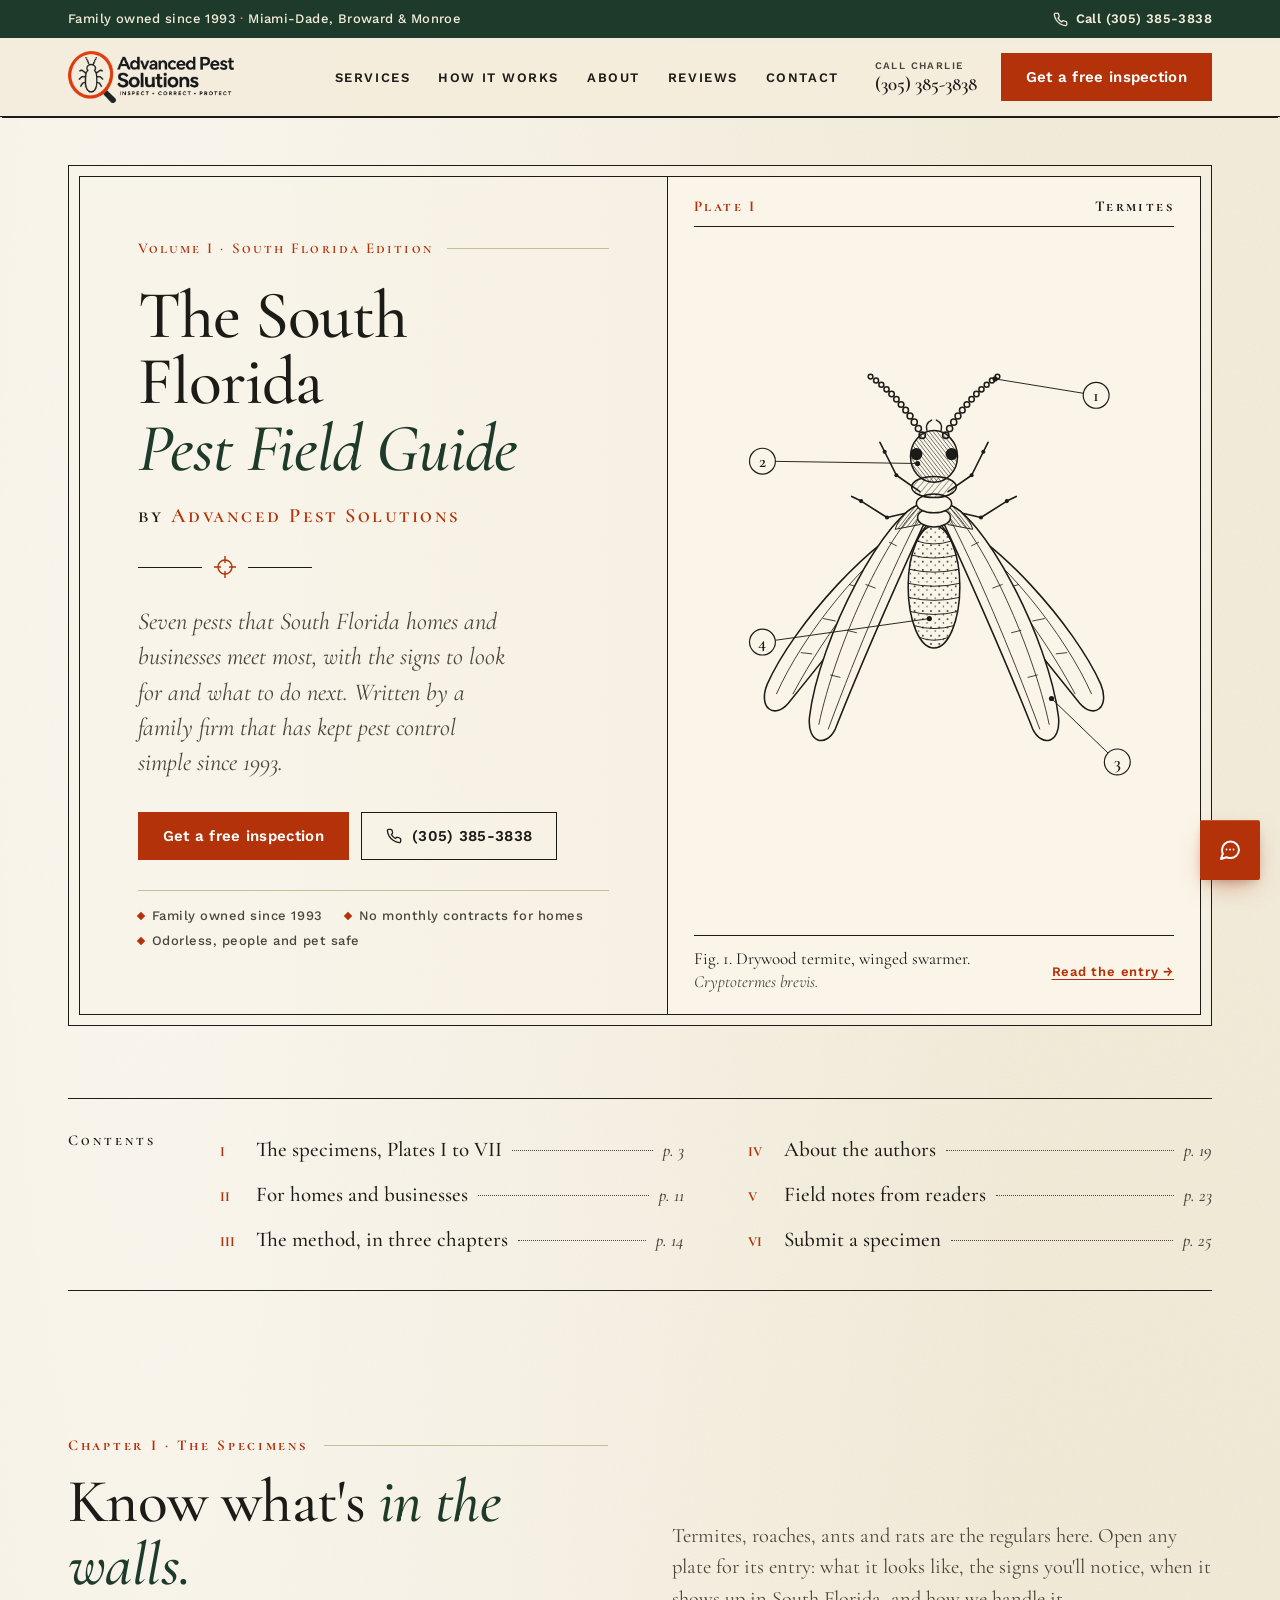
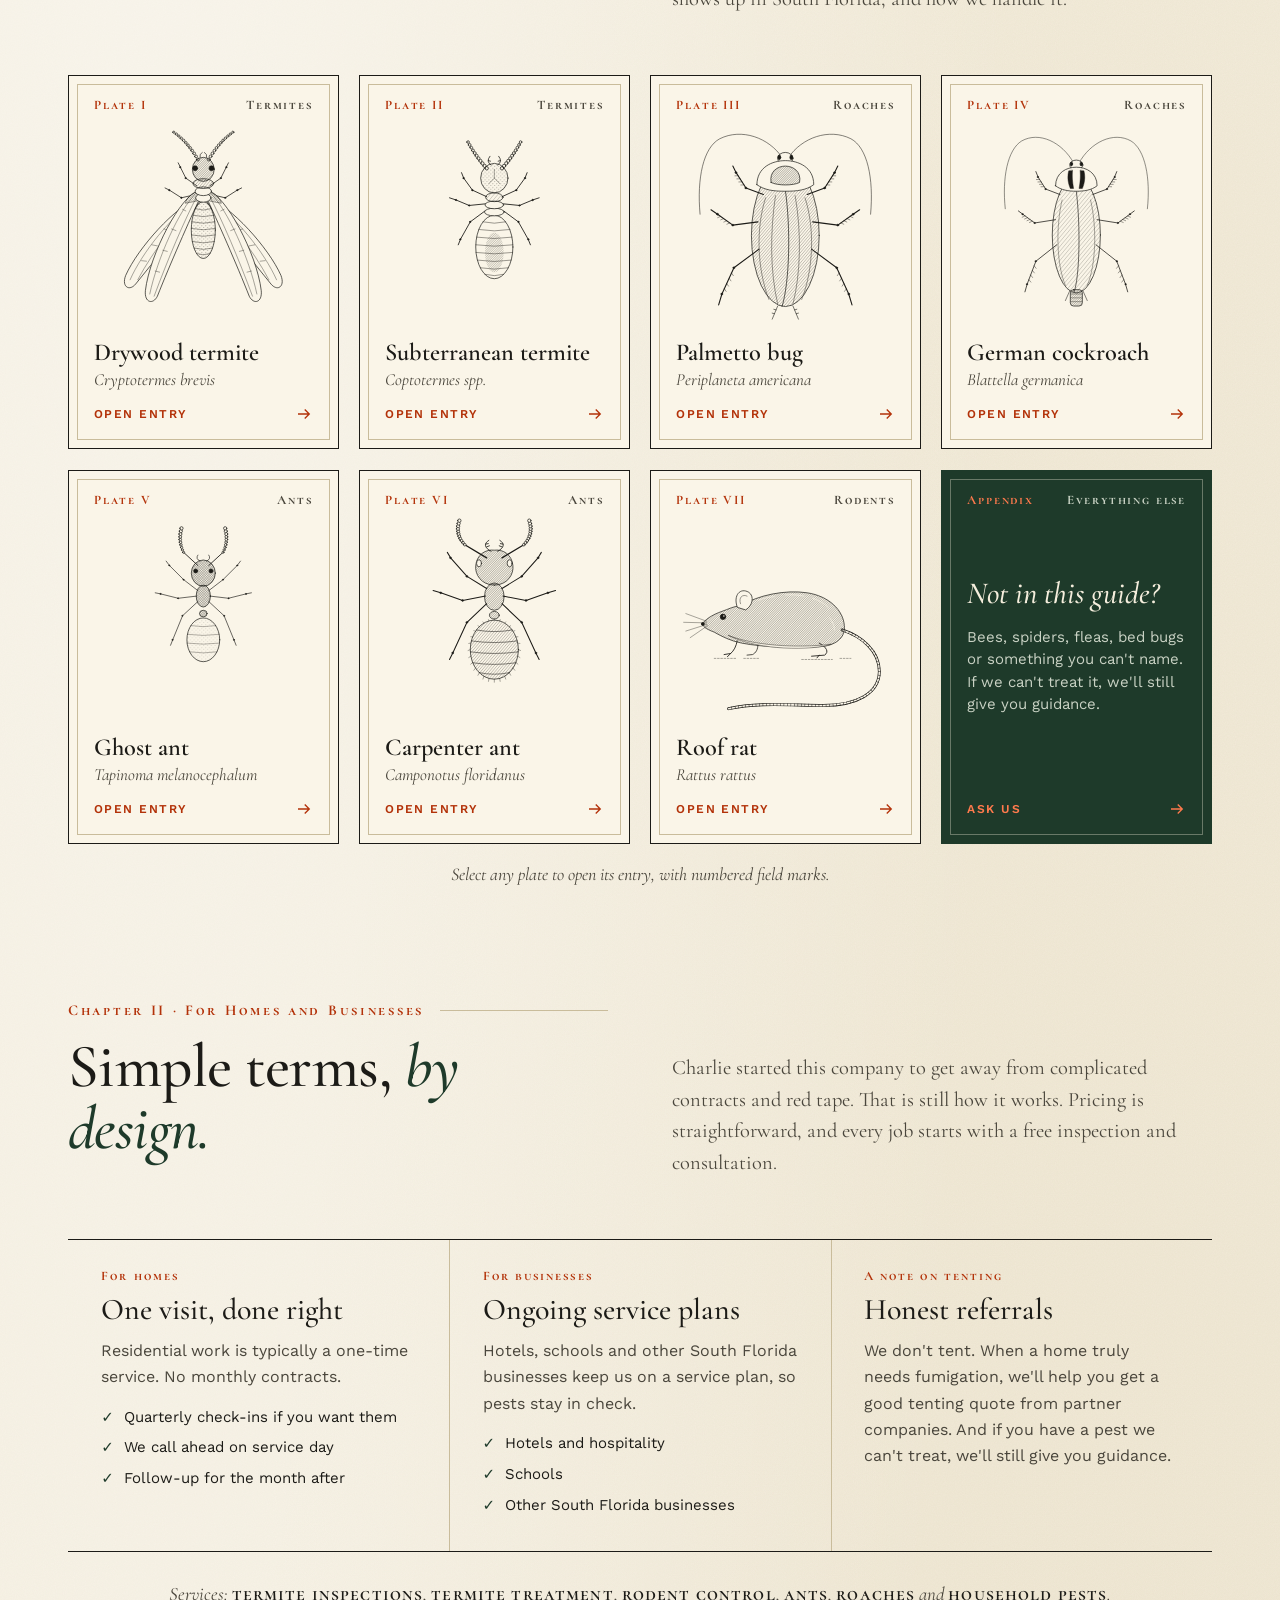
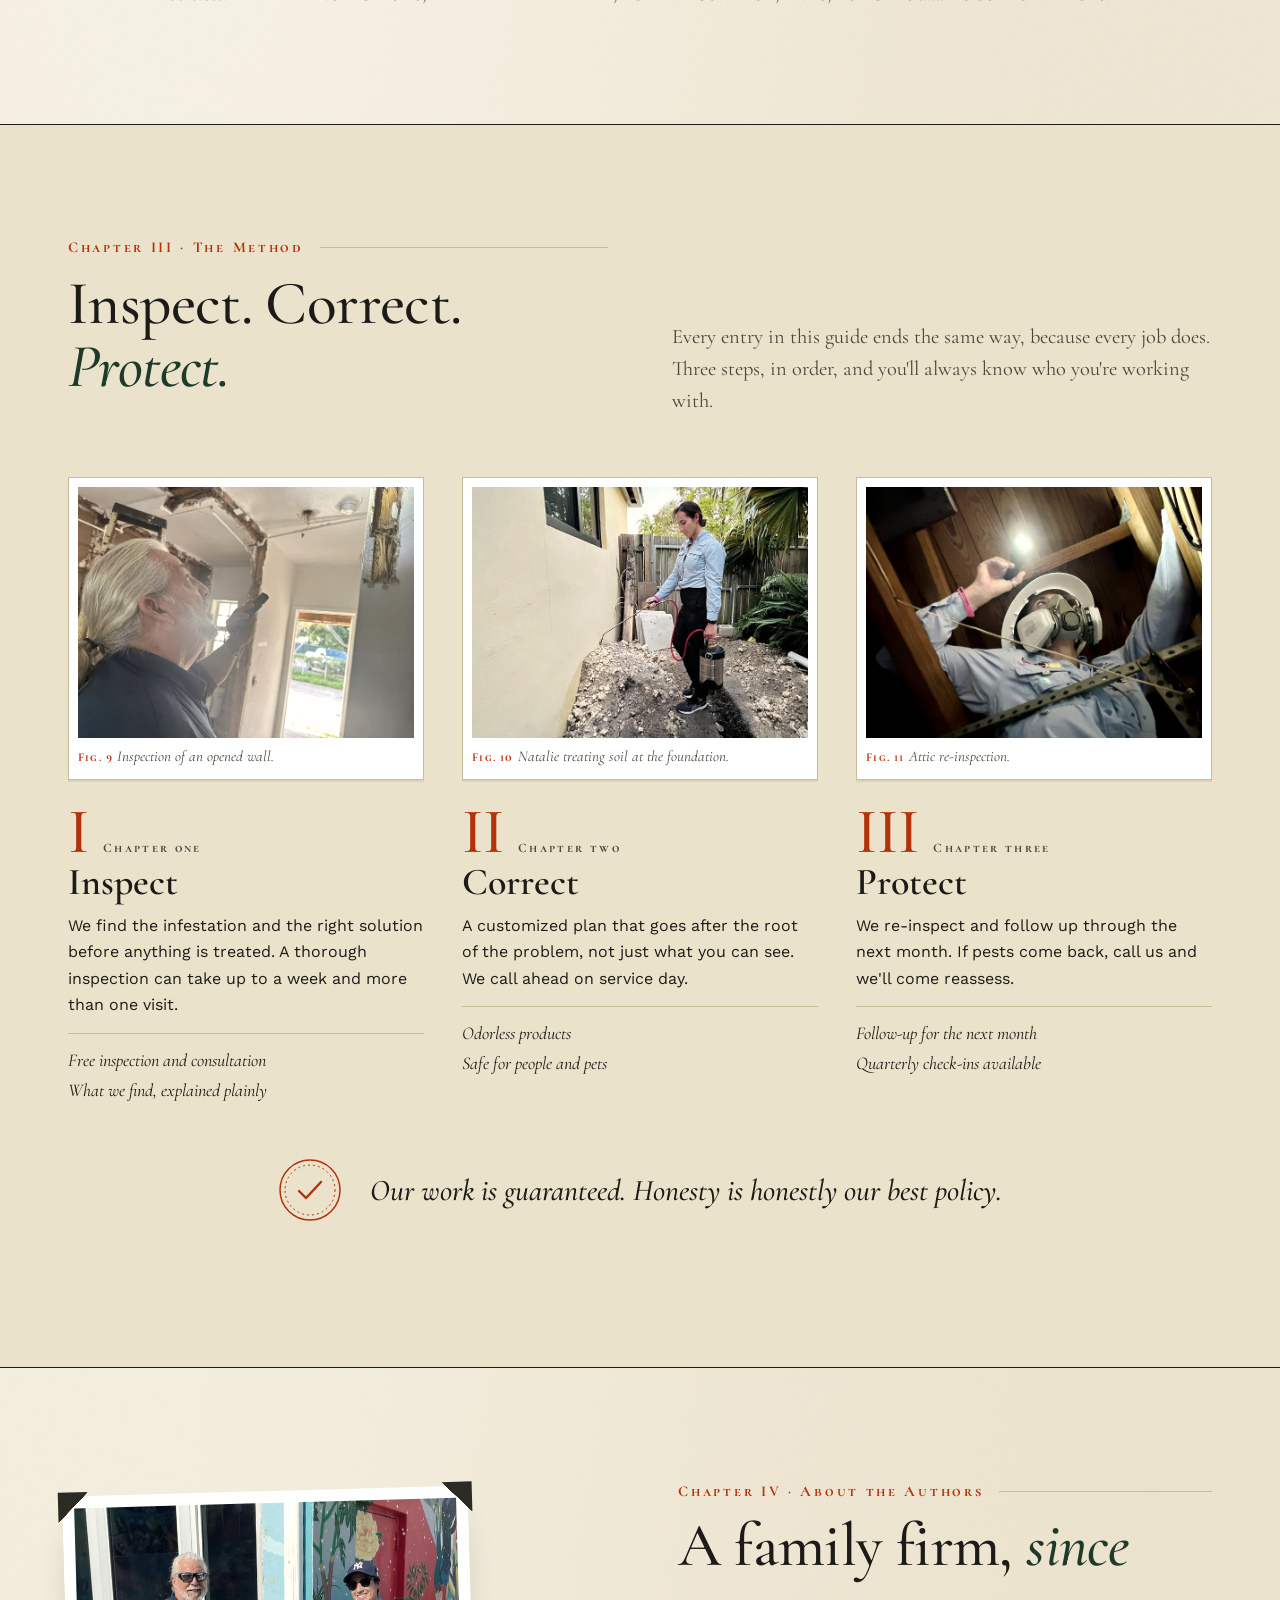
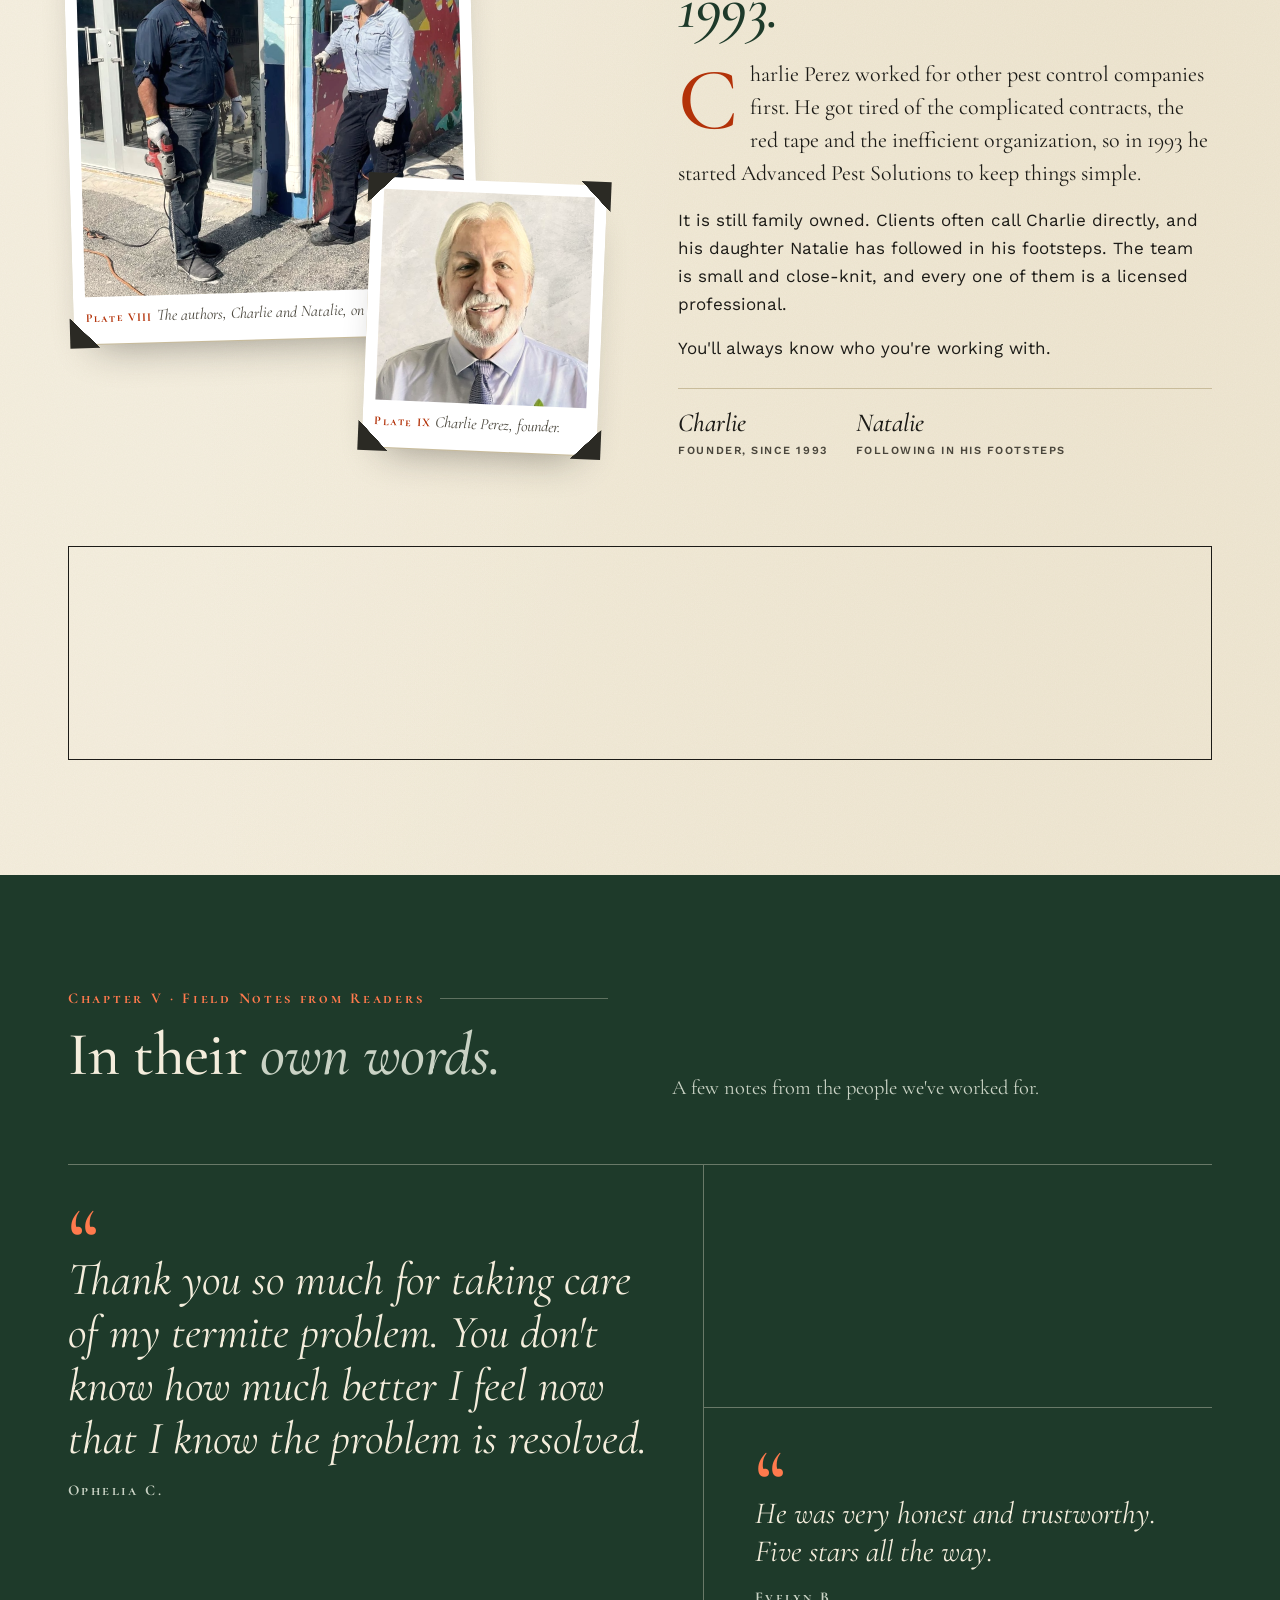
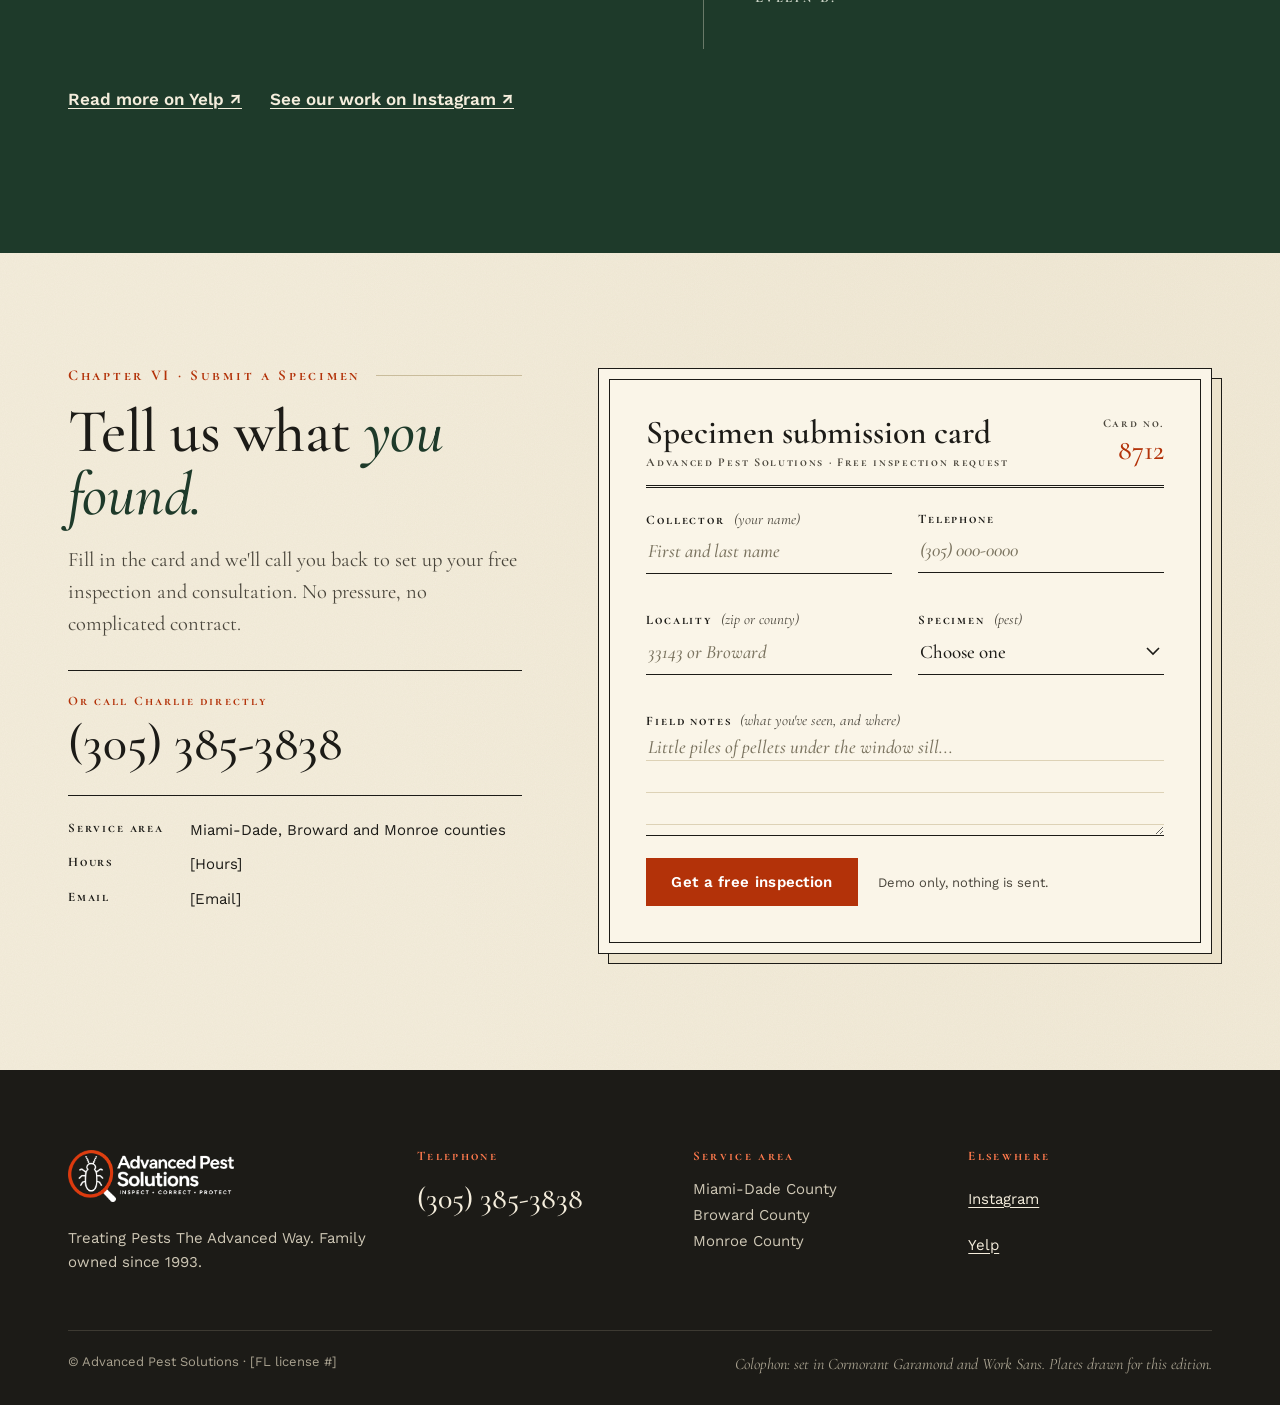
==== commit 62a432a8: "Widget: each site's square icon in the chat header and the full business name; concept 4 gets an On " ====
--- a/field-guide/index.html
+++ b/field-guide/index.html
@@ -766,6 +766,6 @@
 })();
 </script>
 <script src="../assets/motion.js" defer></script>
-<script src="../assets/sitestaffr-widget/demo.js" data-accent="#b33209" data-look="concierge" data-phone="(305) 385-3838" data-questions="How do I spot termites?|What is a palmetto bug?|Do you handle roof rats?" data-business="Advanced Pest Solutions" data-teaser="Bugs? Ask us anything" data-greeting="Hi! Thanks for reaching out to Advanced Pest Solutions. What kind of pest are you seeing? También hablamos español." data-reply="Got it, thanks. What's your zip code and the best number to reach you? Charlie or Natalie will call you back to set up your free inspection." data-reply-es="¡Claro! ¿Cuál es su código postal y el mejor número para llamarle? Charlie o Natalie le llamarán para programar su inspección gratis."></script>
+<script src="../assets/sitestaffr-widget/demo.js" data-accent="#b33209" data-look="concierge" data-phone="(305) 385-3838" data-questions="How do I spot termites?|What is a palmetto bug?|Do you handle roof rats?" data-logo="../assets/img/icon-inspector.png" data-business="Advanced Pest Solutions" data-teaser="Bugs? Ask us anything" data-greeting="Hi! Thanks for reaching out to Advanced Pest Solutions. What kind of pest are you seeing? También hablamos español." data-reply="Got it, thanks. What's your zip code and the best number to reach you? Charlie or Natalie will call you back to set up your free inspection." data-reply-es="¡Claro! ¿Cuál es su código postal y el mejor número para llamarle? Charlie o Natalie le llamarán para programar su inspección gratis."></script>
 </body>
 </html>
